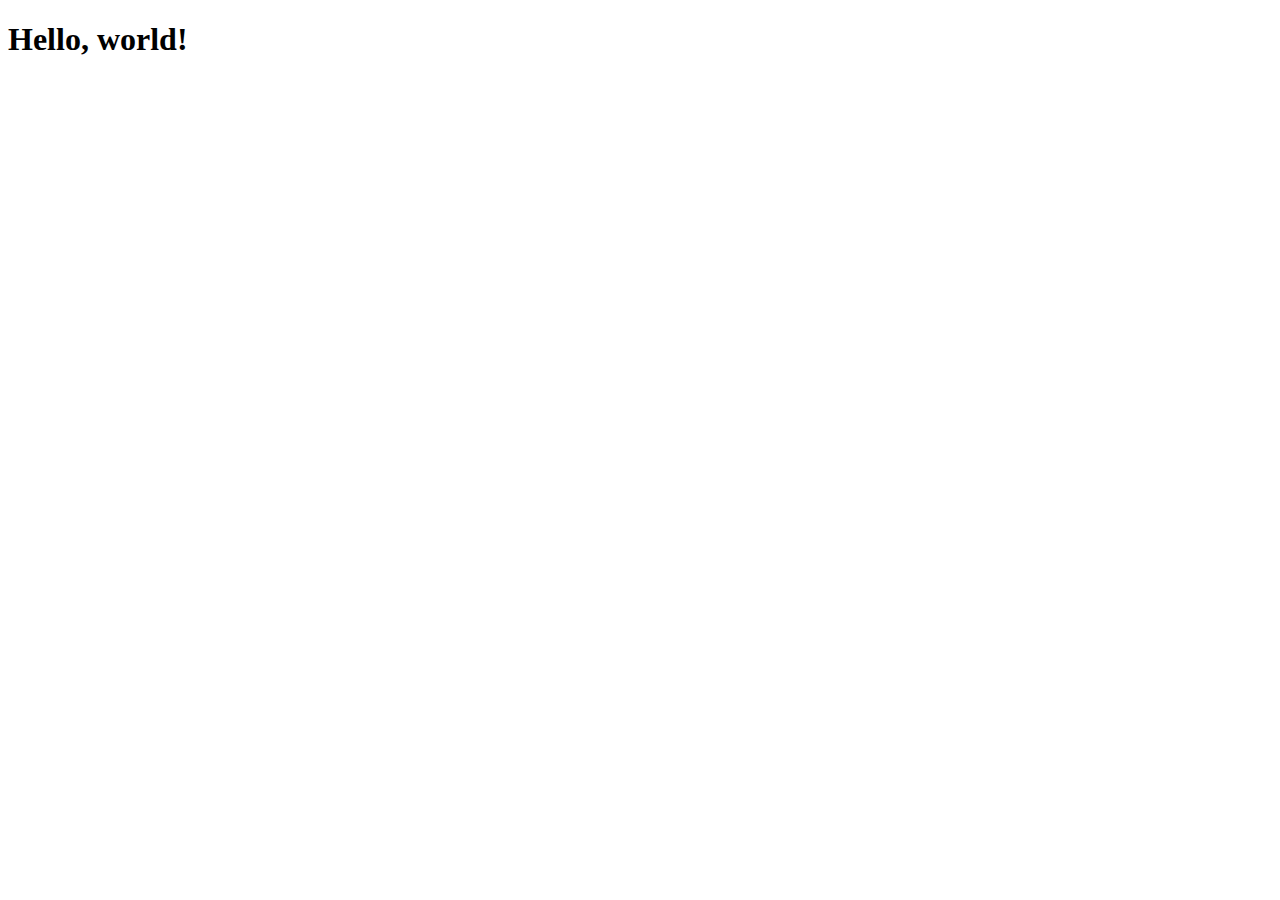
==== index.html @ c44601e6 "start" ====
<!doctype html>
<html lang="en">

<head>
    <meta charset="utf-8">
    <meta name="viewport" content="width=device-width, initial-scale=1">
    <title>Bootstrap demo</title>
    <link href="https://cdn.jsdelivr.net/npm/bootstrap@5.3.2/dist/css/bootstrap.min.css" rel="stylesheet"
        integrity="sha384-T3c6CoIi6uLrA9TneNEoa7RxnatzjcDSCmG1MXxSR1GAsXEV/Dwwykc2MPK8M2HN" crossorigin="anonymous">
    <script src="https://cdn.jsdelivr.net/npm/@popperjs/core@2.11.8/dist/umd/popper.min.js"
        integrity="sha384-I7E8VVD/ismYTF4hNIPjVp/Zjvgyol6VFvRkX/vR+Vc4jQkC+hVqc2pM8ODewa9r"
        crossorigin="anonymous"></script>
    <script src="https://cdn.jsdelivr.net/npm/bootstrap@5.3.2/dist/js/bootstrap.min.js"
        integrity="sha384-BBtl+eGJRgqQAUMxJ7pMwbEyER4l1g+O15P+16Ep7Q9Q+zqX6gSbd85u4mG4QzX+"
        crossorigin="anonymous"></script>
</head>

<body>
    <h1>Hello, world!</h1>
    <script src="https://cdn.jsdelivr.net/npm/bootstrap@5.3.2/dist/js/bootstrap.bundle.min.js"
        integrity="sha384-C6RzsynM9kWDrMNeT87bh95OGNyZPhcTNXj1NW7RuBCsyN/o0jlpcV8Qyq46cDfL"
        crossorigin="anonymous"></script>
</body>

</html>
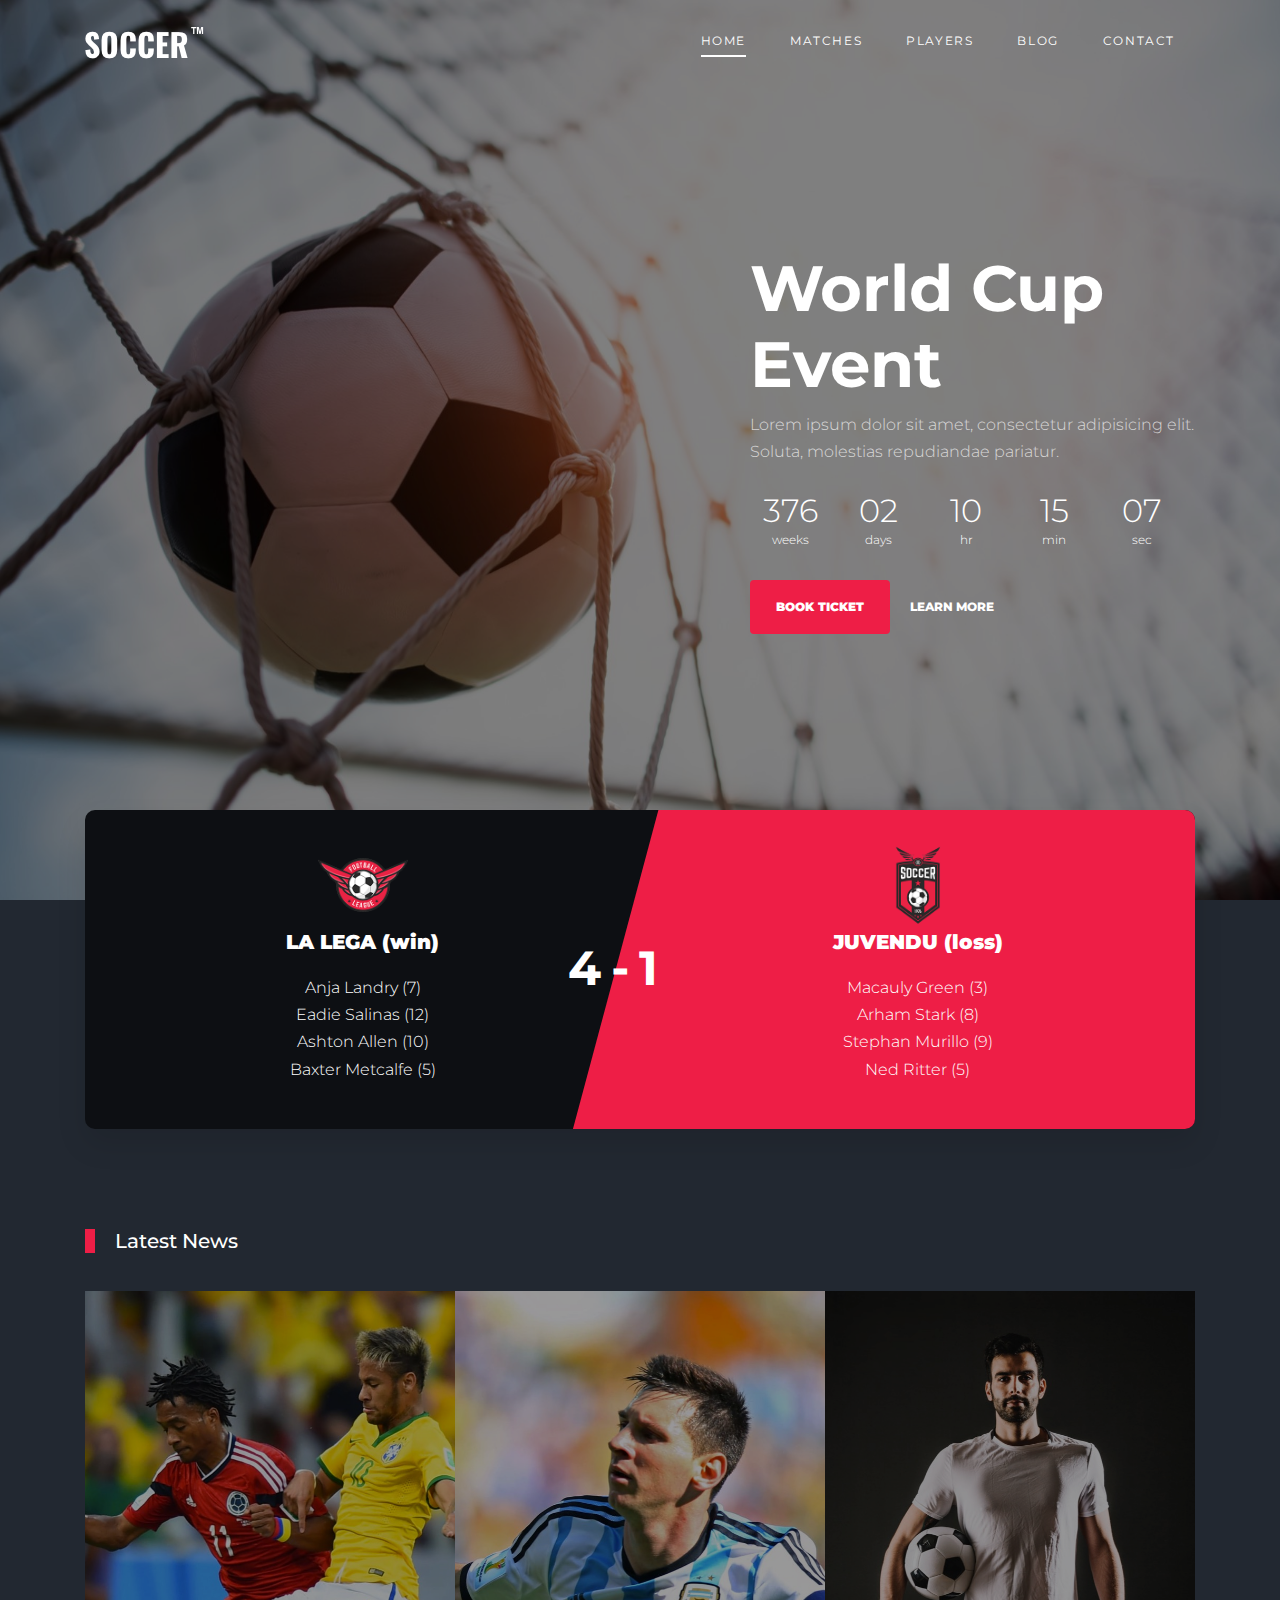
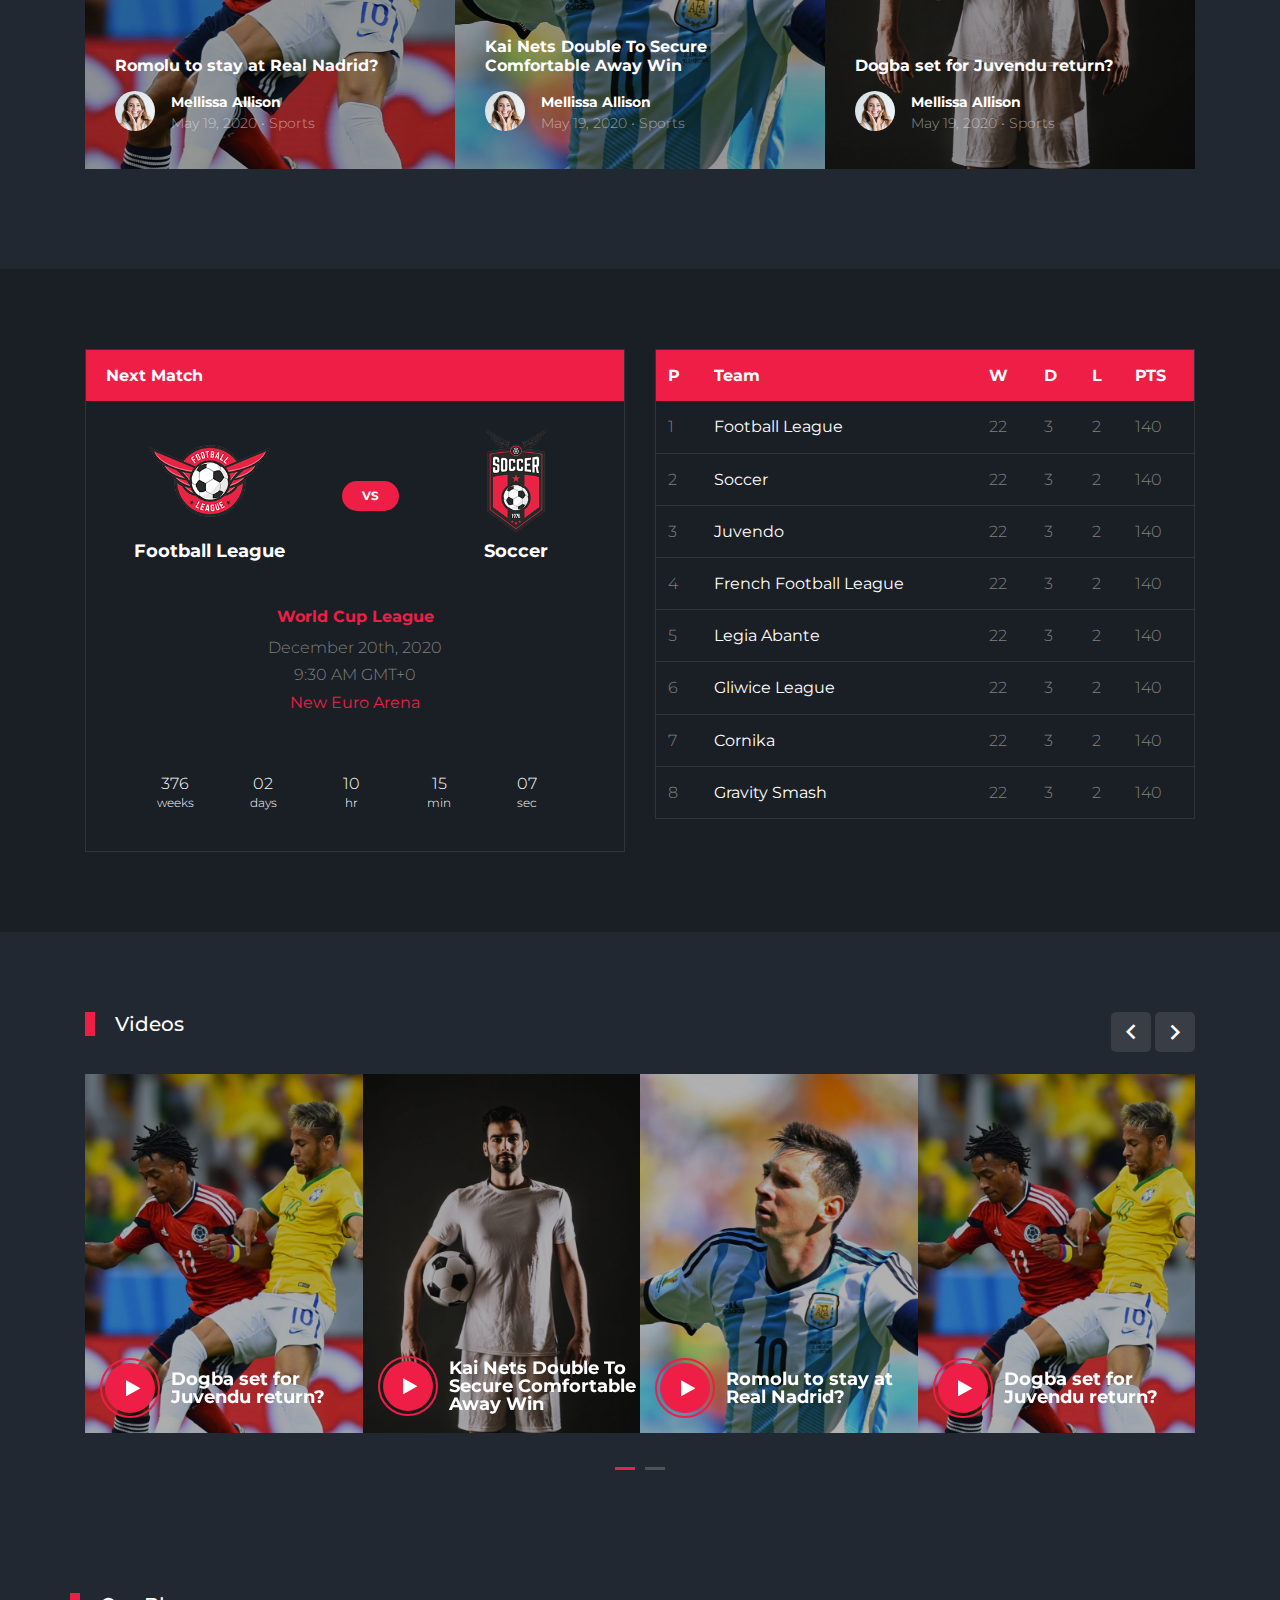
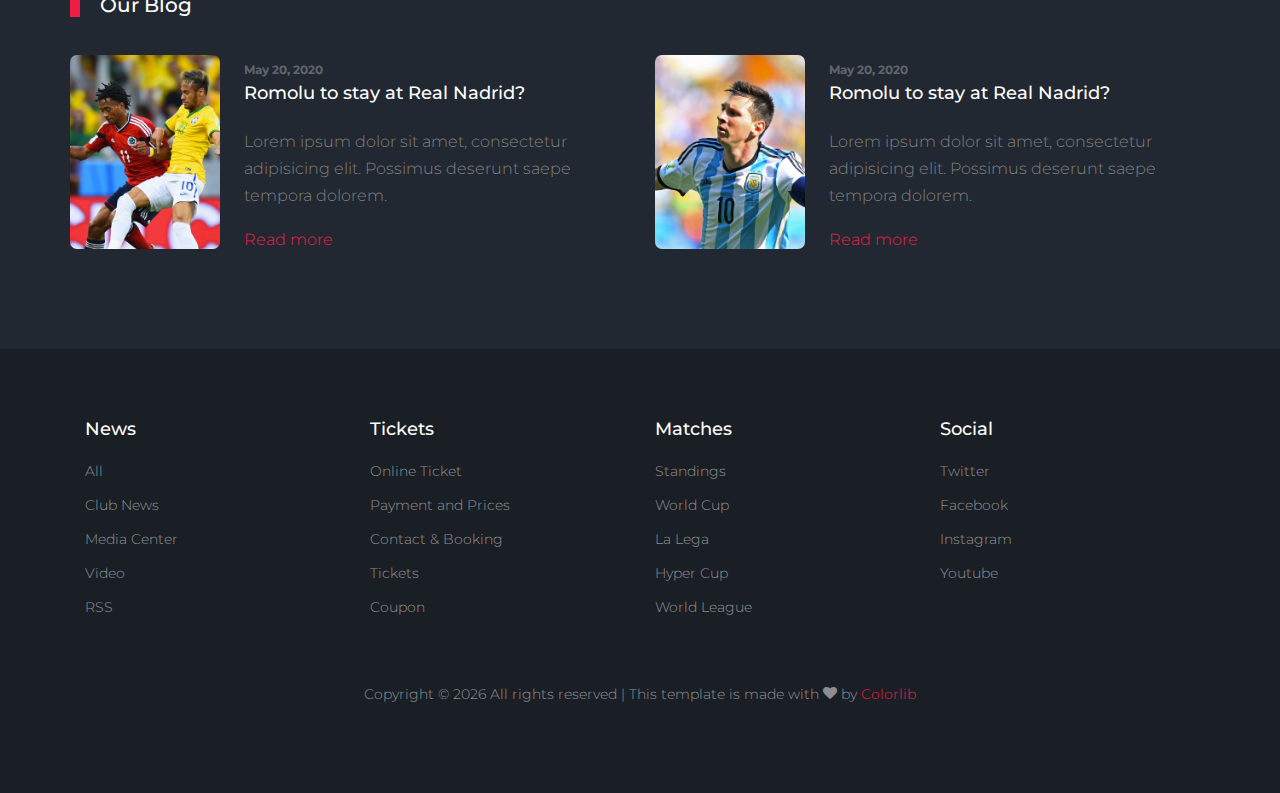
==== commit b21439f2: "start" ====
--- a/index.html
+++ b/index.html
@@ -1,25 +1,572 @@
-<!doctype html>
+<!DOCTYPE html>
 <html lang="en">
 
 <head>
-    <meta charset="utf-8">
-    <meta name="viewport" content="width=device-width, initial-scale=1">
-    <title>Bootstrap demo</title>
-    <link href="https://cdn.jsdelivr.net/npm/bootstrap@5.3.2/dist/css/bootstrap.min.css" rel="stylesheet"
-        integrity="sha384-T3c6CoIi6uLrA9TneNEoa7RxnatzjcDSCmG1MXxSR1GAsXEV/Dwwykc2MPK8M2HN" crossorigin="anonymous">
-    <script src="https://cdn.jsdelivr.net/npm/@popperjs/core@2.11.8/dist/umd/popper.min.js"
-        integrity="sha384-I7E8VVD/ismYTF4hNIPjVp/Zjvgyol6VFvRkX/vR+Vc4jQkC+hVqc2pM8ODewa9r"
-        crossorigin="anonymous"></script>
-    <script src="https://cdn.jsdelivr.net/npm/bootstrap@5.3.2/dist/js/bootstrap.min.js"
-        integrity="sha384-BBtl+eGJRgqQAUMxJ7pMwbEyER4l1g+O15P+16Ep7Q9Q+zqX6gSbd85u4mG4QzX+"
-        crossorigin="anonymous"></script>
+  <title>Soccer &mdash; Website by Colorlib</title>
+  <meta charset="utf-8">
+  <meta name="viewport" content="width=device-width, initial-scale=1, shrink-to-fit=no">
+
+
+  <link href="https://fonts.googleapis.com/css2?family=Montserrat:wght@400;700&display=swap" rel="stylesheet">
+
+  <link rel="stylesheet" href="fonts/icomoon/style.css">
+
+  <link rel="stylesheet" href="css/bootstrap/bootstrap.css">
+  <link rel="stylesheet" href="css/jquery-ui.css">
+  <link rel="stylesheet" href="css/owl.carousel.min.css">
+  <link rel="stylesheet" href="css/owl.theme.default.min.css">
+  <link rel="stylesheet" href="css/owl.theme.default.min.css">
+
+  <link rel="stylesheet" href="css/jquery.fancybox.min.css">
+
+  <link rel="stylesheet" href="css/bootstrap-datepicker.css">
+
+  <link rel="stylesheet" href="fonts/flaticon/font/flaticon.css">
+
+  <link rel="stylesheet" href="css/aos.css">
+
+  <link rel="stylesheet" href="css/style.css">
+
+
+
 </head>
 
 <body>
-    <h1>Hello, world!</h1>
-    <script src="https://cdn.jsdelivr.net/npm/bootstrap@5.3.2/dist/js/bootstrap.bundle.min.js"
-        integrity="sha384-C6RzsynM9kWDrMNeT87bh95OGNyZPhcTNXj1NW7RuBCsyN/o0jlpcV8Qyq46cDfL"
-        crossorigin="anonymous"></script>
+
+  <div class="site-wrap">
+
+    <div class="site-mobile-menu site-navbar-target">
+      <div class="site-mobile-menu-header">
+        <div class="site-mobile-menu-close">
+          <span class="icon-close2 js-menu-toggle"></span>
+        </div>
+      </div>
+      <div class="site-mobile-menu-body"></div>
+    </div>
+
+
+    <header class="site-navbar py-4" role="banner">
+
+      <div class="container">
+        <div class="d-flex align-items-center">
+          <div class="site-logo">
+            <a href="index.html">
+              <img src="images/logo.png" alt="Logo">
+            </a>
+          </div>
+          <div class="ml-auto">
+            <nav class="site-navigation position-relative text-right" role="navigation">
+              <ul class="site-menu main-menu js-clone-nav mr-auto d-none d-lg-block">
+                <li class="active"><a href="index.html" class="nav-link">Home</a></li>
+                <li><a href="matches.html" class="nav-link">Matches</a></li>
+                <li><a href="players.html" class="nav-link">Players</a></li>
+                <li><a href="blog.html" class="nav-link">Blog</a></li>
+                <li><a href="contact.html" class="nav-link">Contact</a></li>
+              </ul>
+            </nav>
+
+            <a href="#" class="d-inline-block d-lg-none site-menu-toggle js-menu-toggle text-black float-right text-white"><span
+                class="icon-menu h3 text-white"></span></a>
+          </div>
+        </div>
+      </div>
+
+    </header>
+
+    <div class="hero overlay" style="background-image: url('images/bg_3.jpg');">
+      <div class="container">
+        <div class="row align-items-center">
+          <div class="col-lg-5 ml-auto">
+            <h1 class="text-white">World Cup Event</h1>
+            <p>Lorem ipsum dolor sit amet, consectetur adipisicing elit. Soluta, molestias repudiandae pariatur.</p>
+            <div id="date-countdown"></div>
+            <p>
+              <a href="#" class="btn btn-primary py-3 px-4 mr-3">Book Ticket</a>
+              <a href="#" class="more light">Learn More</a>
+            </p>  
+          </div>
+        </div>
+      </div>
+    </div>
+
+    
+    
+    <div class="container">
+      
+
+      <div class="row">
+        <div class="col-lg-12">
+          
+          <div class="d-flex team-vs">
+            <span class="score">4-1</span>
+            <div class="team-1 w-50">
+              <div class="team-details w-100 text-center">
+                <img src="images/logo_1.png" alt="Image" class="img-fluid">
+                <h3>LA LEGA <span>(win)</span></h3>
+                <ul class="list-unstyled">
+                  <li>Anja Landry (7)</li>
+                  <li>Eadie Salinas (12)</li>
+                  <li>Ashton Allen (10)</li>
+                  <li>Baxter Metcalfe (5)</li>
+                </ul>
+              </div>
+            </div>
+            <div class="team-2 w-50">
+              <div class="team-details w-100 text-center">
+                <img src="images/logo_2.png" alt="Image" class="img-fluid">
+                <h3>JUVENDU <span>(loss)</span></h3>
+                <ul class="list-unstyled">
+                  <li>Macauly Green (3)</li>
+                  <li>Arham Stark (8)</li>
+                  <li>Stephan Murillo (9)</li>
+                  <li>Ned Ritter (5)</li>
+                </ul>
+              </div>
+            </div>
+          </div>
+        </div>
+      </div>
+    </div>
+  
+
+    <div class="latest-news">
+      <div class="container">
+        <div class="row">
+          <div class="col-12 title-section">
+            <h2 class="heading">Latest News</h2>
+          </div>
+        </div>
+        <div class="row no-gutters">
+          <div class="col-md-4">
+            <div class="post-entry">
+              <a href="#">
+                <img src="images/img_1.jpg" alt="Image" class="img-fluid">
+              </a>
+              <div class="caption">
+                <div class="caption-inner">
+                  <h3 class="mb-3">Romolu to stay at Real Nadrid?</h3>
+                  <div class="author d-flex align-items-center">
+                    <div class="img mb-2 mr-3">
+                      <img src="images/person_1.jpg" alt="">
+                    </div>
+                    <div class="text">
+                      <h4>Mellissa Allison</h4>
+                      <span>May 19, 2020 &bullet; Sports</span>
+                    </div>
+                  </div>
+                </div>
+              </div> 
+            </div>
+          </div>
+          <div class="col-md-4">
+            <div class="post-entry">
+              <a href="#">
+                <img src="images/img_3.jpg" alt="Image" class="img-fluid">
+              </a>
+              <div class="caption">
+                <div class="caption-inner">
+                  <h3 class="mb-3">Kai Nets Double To Secure Comfortable Away Win</h3>
+                  <div class="author d-flex align-items-center">
+                    <div class="img mb-2 mr-3">
+                      <img src="images/person_1.jpg" alt="">
+                    </div>
+                    <div class="text">
+                      <h4>Mellissa Allison</h4>
+                      <span>May 19, 2020 &bullet; Sports</span>
+                    </div>
+                  </div>
+                </div>
+              </div> 
+            </div>
+          </div>
+          <div class="col-md-4">
+            <div class="post-entry">
+              <a href="#">
+                <img src="images/img_2.jpg" alt="Image" class="img-fluid">
+              </a>
+              <div class="caption">
+                <div class="caption-inner">
+                  <h3 class="mb-3">Dogba set for Juvendu return?</h3>
+                  <div class="author d-flex align-items-center">
+                    <div class="img mb-2 mr-3">
+                      <img src="images/person_1.jpg" alt="">
+                    </div>
+                    <div class="text">
+                      <h4>Mellissa Allison</h4>
+                      <span>May 19, 2020 &bullet; Sports</span>
+                    </div>
+                  </div>
+                </div>
+              </div> 
+            </div>
+          </div>
+        </div>
+
+      </div>
+    </div>
+    
+    <div class="site-section bg-dark">
+      <div class="container">
+        <div class="row">
+          <div class="col-lg-6">
+            <div class="widget-next-match">
+              <div class="widget-title">
+                <h3>Next Match</h3>
+              </div>
+              <div class="widget-body mb-3">
+                <div class="widget-vs">
+                  <div class="d-flex align-items-center justify-content-around justify-content-between w-100">
+                    <div class="team-1 text-center">
+                      <img src="images/logo_1.png" alt="Image">
+                      <h3>Football League</h3>
+                    </div>
+                    <div>
+                      <span class="vs"><span>VS</span></span>
+                    </div>
+                    <div class="team-2 text-center">
+                      <img src="images/logo_2.png" alt="Image">
+                      <h3>Soccer</h3>
+                    </div>
+                  </div>
+                </div>
+              </div>
+
+              <div class="text-center widget-vs-contents mb-4">
+                <h4>World Cup League</h4>
+                <p class="mb-5">
+                  <span class="d-block">December 20th, 2020</span>
+                  <span class="d-block">9:30 AM GMT+0</span>
+                  <strong class="text-primary">New Euro Arena</strong>
+                </p>
+
+                <div id="date-countdown2" class="pb-1"></div>
+              </div>
+            </div>
+          </div>
+          <div class="col-lg-6">
+            
+            <div class="widget-next-match">
+              <table class="table custom-table">
+                <thead>
+                  <tr>
+                    <th>P</th>
+                    <th>Team</th>
+                    <th>W</th>
+                    <th>D</th>
+                    <th>L</th>
+                    <th>PTS</th>
+                  </tr>
+                </thead>
+                <tbody>
+                  <tr>
+                    <td>1</td>
+                    <td><strong class="text-white">Football League</strong></td>
+                    <td>22</td>
+                    <td>3</td>
+                    <td>2</td>
+                    <td>140</td>
+                  </tr>
+                  <tr>
+                    <td>2</td>
+                    <td><strong class="text-white">Soccer</strong></td>
+                    <td>22</td>
+                    <td>3</td>
+                    <td>2</td>
+                    <td>140</td>
+                  </tr>
+                  <tr>
+                    <td>3</td>
+                    <td><strong class="text-white">Juvendo</strong></td>
+                    <td>22</td>
+                    <td>3</td>
+                    <td>2</td>
+                    <td>140</td>
+                  </tr>
+                  <tr>
+                    <td>4</td>
+                    <td><strong class="text-white">French Football League</strong></td>
+                    <td>22</td>
+                    <td>3</td>
+                    <td>2</td>
+                    <td>140</td>
+                  </tr>
+                  <tr>
+                    <td>5</td>
+                    <td><strong class="text-white">Legia Abante</strong></td>
+                    <td>22</td>
+                    <td>3</td>
+                    <td>2</td>
+                    <td>140</td>
+                  </tr>
+                  <tr>
+                    <td>6</td>
+                    <td><strong class="text-white">Gliwice League</strong></td>
+                    <td>22</td>
+                    <td>3</td>
+                    <td>2</td>
+                    <td>140</td>
+                  </tr>
+                  <tr>
+                    <td>7</td>
+                    <td><strong class="text-white">Cornika</strong></td>
+                    <td>22</td>
+                    <td>3</td>
+                    <td>2</td>
+                    <td>140</td>
+                  </tr>
+                  <tr>
+                    <td>8</td>
+                    <td><strong class="text-white">Gravity Smash</strong></td>
+                    <td>22</td>
+                    <td>3</td>
+                    <td>2</td>
+                    <td>140</td>
+                  </tr>
+                </tbody>
+              </table>
+            </div>
+
+          </div>
+        </div>
+      </div>
+    </div> <!-- .site-section -->
+
+    <div class="site-section">
+      <div class="container">
+        <div class="row">
+          <div class="col-6 title-section">
+            <h2 class="heading">Videos</h2>
+          </div>
+          <div class="col-6 text-right">
+            <div class="custom-nav">
+            <a href="#" class="js-custom-prev-v2"><span class="icon-keyboard_arrow_left"></span></a>
+            <span></span>
+            <a href="#" class="js-custom-next-v2"><span class="icon-keyboard_arrow_right"></span></a>
+            </div>
+          </div>
+        </div>
+
+
+        <div class="owl-4-slider owl-carousel">
+          <div class="item">
+            <div class="video-media">
+              <img src="images/img_1.jpg" alt="Image" class="img-fluid">
+              <a href="https://vimeo.com/139714818" class="d-flex play-button align-items-center" data-fancybox>
+                <span class="icon mr-3">
+                  <span class="icon-play"></span>
+                </span>
+                <div class="caption">
+                  <h3 class="m-0">Dogba set for Juvendu return?</h3>
+                </div>
+              </a>
+            </div>
+          </div>
+          <div class="item">
+            <div class="video-media">
+              <img src="images/img_2.jpg" alt="Image" class="img-fluid">
+              <a href="https://vimeo.com/139714818" class="d-flex play-button align-items-center" data-fancybox>
+                <span class="icon mr-3">
+                  <span class="icon-play"></span>
+                </span>
+                <div class="caption">
+                  <h3 class="m-0">Kai Nets Double To Secure Comfortable Away Win</h3>
+                </div>
+              </a>
+            </div>
+          </div>
+          <div class="item">
+            <div class="video-media">
+              <img src="images/img_3.jpg" alt="Image" class="img-fluid">
+              <a href="https://vimeo.com/139714818" class="d-flex play-button align-items-center" data-fancybox>
+                <span class="icon mr-3">
+                  <span class="icon-play"></span>
+                </span>
+                <div class="caption">
+                  <h3 class="m-0">Romolu to stay at Real Nadrid?</h3>
+                </div>
+              </a>
+            </div>
+          </div>
+
+          <div class="item">
+            <div class="video-media">
+              <img src="images/img_1.jpg" alt="Image" class="img-fluid">
+              <a href="https://vimeo.com/139714818" class="d-flex play-button align-items-center" data-fancybox>
+                <span class="icon mr-3">
+                  <span class="icon-play"></span>
+                </span>
+                <div class="caption">
+                  <h3 class="m-0">Dogba set for Juvendu return?</h3>
+                </div>
+              </a>
+            </div>
+          </div>
+          <div class="item">
+            <div class="video-media">
+              <img src="images/img_2.jpg" alt="Image" class="img-fluid">
+              <a href="https://vimeo.com/139714818" class="d-flex play-button align-items-center" data-fancybox>
+                <span class="icon mr-3">
+                  <span class="icon-play"></span>
+                </span>
+                <div class="caption">
+                  <h3 class="m-0">Kai Nets Double To Secure Comfortable Away Win</h3>
+                </div>
+              </a>
+            </div>
+          </div>
+          <div class="item">
+            <div class="video-media">
+              <img src="images/img_3.jpg" alt="Image" class="img-fluid">
+              <a href="https://vimeo.com/139714818" class="d-flex play-button align-items-center" data-fancybox>
+                <span class="icon mr-3">
+                  <span class="icon-play"></span>
+                </span>
+                <div class="caption">
+                  <h3 class="m-0">Romolu to stay at Real Nadrid?</h3>
+                </div>
+              </a>
+            </div>
+          </div>
+
+        </div>
+
+      </div>
+    </div>
+
+    <div class="container site-section">
+      <div class="row">
+        <div class="col-6 title-section">
+          <h2 class="heading">Our Blog</h2>
+        </div>
+      </div>
+      <div class="row">
+        <div class="col-lg-6">
+          <div class="custom-media d-flex">
+            <div class="img mr-4">
+              <img src="images/img_1.jpg" alt="Image" class="img-fluid">
+            </div>
+            <div class="text">
+              <span class="meta">May 20, 2020</span>
+              <h3 class="mb-4"><a href="#">Romolu to stay at Real Nadrid?</a></h3>
+              <p>Lorem ipsum dolor sit amet, consectetur adipisicing elit. Possimus deserunt saepe tempora dolorem.</p>
+              <p><a href="#">Read more</a></p>
+            </div>
+          </div>
+        </div>
+        <div class="col-lg-6">
+          <div class="custom-media d-flex">
+            <div class="img mr-4">
+              <img src="images/img_3.jpg" alt="Image" class="img-fluid">
+            </div>
+            <div class="text">
+              <span class="meta">May 20, 2020</span>
+              <h3 class="mb-4"><a href="#">Romolu to stay at Real Nadrid?</a></h3>
+              <p>Lorem ipsum dolor sit amet, consectetur adipisicing elit. Possimus deserunt saepe tempora dolorem.</p>
+              <p><a href="#">Read more</a></p>
+            </div>
+          </div>
+        </div>
+      </div>
+    </div>
+
+
+
+    <footer class="footer-section">
+      <div class="container">
+        <div class="row">
+          <div class="col-lg-3">
+            <div class="widget mb-3">
+              <h3>News</h3>
+              <ul class="list-unstyled links">
+                <li><a href="#">All</a></li>
+                <li><a href="#">Club News</a></li>
+                <li><a href="#">Media Center</a></li>
+                <li><a href="#">Video</a></li>
+                <li><a href="#">RSS</a></li>
+              </ul>
+            </div>
+          </div>
+          <div class="col-lg-3">
+            <div class="widget mb-3">
+              <h3>Tickets</h3>
+              <ul class="list-unstyled links">
+                <li><a href="#">Online Ticket</a></li>
+                <li><a href="#">Payment and Prices</a></li>
+                <li><a href="#">Contact &amp; Booking</a></li>
+                <li><a href="#">Tickets</a></li>
+                <li><a href="#">Coupon</a></li>
+              </ul>
+            </div>
+          </div>
+          <div class="col-lg-3">
+            <div class="widget mb-3">
+              <h3>Matches</h3>
+              <ul class="list-unstyled links">
+                <li><a href="#">Standings</a></li>
+                <li><a href="#">World Cup</a></li>
+                <li><a href="#">La Lega</a></li>
+                <li><a href="#">Hyper Cup</a></li>
+                <li><a href="#">World League</a></li>
+              </ul>
+            </div>
+          </div>
+
+          <div class="col-lg-3">
+            <div class="widget mb-3">
+              <h3>Social</h3>
+              <ul class="list-unstyled links">
+                <li><a href="#">Twitter</a></li>
+                <li><a href="#">Facebook</a></li>
+                <li><a href="#">Instagram</a></li>
+                <li><a href="#">Youtube</a></li>
+              </ul>
+            </div>
+          </div>
+
+        </div>
+
+        <div class="row text-center">
+          <div class="col-md-12">
+            <div class=" pt-5">
+              <p>
+                <!-- Link back to Colorlib can't be removed. Template is licensed under CC BY 3.0. -->
+                Copyright &copy;
+                <script>
+                  document.write(new Date().getFullYear());
+                </script> All rights reserved | This template is made with <i class="icon-heart"
+                  aria-hidden="true"></i> by <a href="https://colorlib.com" target="_blank">Colorlib</a>
+                <!-- Link back to Colorlib can't be removed. Template is licensed under CC BY 3.0. -->
+              </p>
+            </div>
+          </div>
+
+        </div>
+      </div>
+    </footer>
+
+
+
+  </div>
+  <!-- .site-wrap -->
+
+  <script src="js/jquery-3.3.1.min.js"></script>
+  <script src="js/jquery-migrate-3.0.1.min.js"></script>
+  <script src="js/jquery-ui.js"></script>
+  <script src="js/popper.min.js"></script>
+  <script src="js/bootstrap.min.js"></script>
+  <script src="js/owl.carousel.min.js"></script>
+  <script src="js/jquery.stellar.min.js"></script>
+  <script src="js/jquery.countdown.min.js"></script>
+  <script src="js/bootstrap-datepicker.min.js"></script>
+  <script src="js/jquery.easing.1.3.js"></script>
+  <script src="js/aos.js"></script>
+  <script src="js/jquery.fancybox.min.js"></script>
+  <script src="js/jquery.sticky.js"></script>
+  <script src="js/jquery.mb.YTPlayer.min.js"></script>
+
+
+  <script src="js/main.js"></script>
+
 </body>
 
 </html>--- a/fonts/icomoon/style.css
+++ b/fonts/icomoon/style.css
@@ -0,0 +1,4919 @@
+@font-face {
+  font-family: 'icomoon';
+  src:  url('fonts/icomoon.eot?10si43');
+  src:  url('fonts/icomoon.eot?10si43#iefix') format('embedded-opentype'),
+    url('fonts/icomoon.ttf?10si43') format('truetype'),
+    url('fonts/icomoon.woff?10si43') format('woff'),
+    url('fonts/icomoon.svg?10si43#icomoon') format('svg');
+  font-weight: normal;
+  font-style: normal;
+}
+
+[class^="icon-"], [class*=" icon-"] {
+  /* use !important to prevent issues with browser extensions that change fonts */
+  font-family: 'icomoon' !important;
+  speak: none;
+  font-style: normal;
+  font-weight: normal;
+  font-variant: normal;
+  text-transform: none;
+  line-height: 1;
+
+  /* Better Font Rendering =========== */
+  -webkit-font-smoothing: antialiased;
+  -moz-osx-font-smoothing: grayscale;
+}
+
+.icon-asterisk:before {
+  content: "\f069";
+}
+.icon-plus:before {
+  content: "\f067";
+}
+.icon-question:before {
+  content: "\f128";
+}
+.icon-minus:before {
+  content: "\f068";
+}
+.icon-glass:before {
+  content: "\f000";
+}
+.icon-music:before {
+  content: "\f001";
+}
+.icon-search:before {
+  content: "\f002";
+}
+.icon-envelope-o:before {
+  content: "\f003";
+}
+.icon-heart:before {
+  content: "\f004";
+}
+.icon-star:before {
+  content: "\f005";
+}
+.icon-star-o:before {
+  content: "\f006";
+}
+.icon-user:before {
+  content: "\f007";
+}
+.icon-film:before {
+  content: "\f008";
+}
+.icon-th-large:before {
+  content: "\f009";
+}
+.icon-th:before {
+  content: "\f00a";
+}
+.icon-th-list:before {
+  content: "\f00b";
+}
+.icon-check:before {
+  content: "\f00c";
+}
+.icon-close:before {
+  content: "\f00d";
+}
+.icon-remove:before {
+  content: "\f00d";
+}
+.icon-times:before {
+  content: "\f00d";
+}
+.icon-search-plus:before {
+  content: "\f00e";
+}
+.icon-search-minus:before {
+  content: "\f010";
+}
+.icon-power-off:before {
+  content: "\f011";
+}
+.icon-signal:before {
+  content: "\f012";
+}
+.icon-cog:before {
+  content: "\f013";
+}
+.icon-gear:before {
+  content: "\f013";
+}
+.icon-trash-o:before {
+  content: "\f014";
+}
+.icon-home:before {
+  content: "\f015";
+}
+.icon-file-o:before {
+  content: "\f016";
+}
+.icon-clock-o:before {
+  content: "\f017";
+}
+.icon-road:before {
+  content: "\f018";
+}
+.icon-download:before {
+  content: "\f019";
+}
+.icon-arrow-circle-o-down:before {
+  content: "\f01a";
+}
+.icon-arrow-circle-o-up:before {
+  content: "\f01b";
+}
+.icon-inbox:before {
+  content: "\f01c";
+}
+.icon-play-circle-o:before {
+  content: "\f01d";
+}
+.icon-repeat:before {
+  content: "\f01e";
+}
+.icon-rotate-right:before {
+  content: "\f01e";
+}
+.icon-refresh:before {
+  content: "\f021";
+}
+.icon-list-alt:before {
+  content: "\f022";
+}
+.icon-lock:before {
+  content: "\f023";
+}
+.icon-flag:before {
+  content: "\f024";
+}
+.icon-headphones:before {
+  content: "\f025";
+}
+.icon-volume-off:before {
+  content: "\f026";
+}
+.icon-volume-down:before {
+  content: "\f027";
+}
+.icon-volume-up:before {
+  content: "\f028";
+}
+.icon-qrcode:before {
+  content: "\f029";
+}
+.icon-barcode:before {
+  content: "\f02a";
+}
+.icon-tag:before {
+  content: "\f02b";
+}
+.icon-tags:before {
+  content: "\f02c";
+}
+.icon-book:before {
+  content: "\f02d";
+}
+.icon-bookmark:before {
+  content: "\f02e";
+}
+.icon-print:before {
+  content: "\f02f";
+}
+.icon-camera:before {
+  content: "\f030";
+}
+.icon-font:before {
+  content: "\f031";
+}
+.icon-bold:before {
+  content: "\f032";
+}
+.icon-italic:before {
+  content: "\f033";
+}
+.icon-text-height:before {
+  content: "\f034";
+}
+.icon-text-width:before {
+  content: "\f035";
+}
+.icon-align-left:before {
+  content: "\f036";
+}
+.icon-align-center:before {
+  content: "\f037";
+}
+.icon-align-right:before {
+  content: "\f038";
+}
+.icon-align-justify:before {
+  content: "\f039";
+}
+.icon-list:before {
+  content: "\f03a";
+}
+.icon-dedent:before {
+  content: "\f03b";
+}
+.icon-outdent:before {
+  content: "\f03b";
+}
+.icon-indent:before {
+  content: "\f03c";
+}
+.icon-video-camera:before {
+  content: "\f03d";
+}
+.icon-image:before {
+  content: "\f03e";
+}
+.icon-photo:before {
+  content: "\f03e";
+}
+.icon-picture-o:before {
+  content: "\f03e";
+}
+.icon-pencil:before {
+  content: "\f040";
+}
+.icon-map-marker:before {
+  content: "\f041";
+}
+.icon-adjust:before {
+  content: "\f042";
+}
+.icon-tint:before {
+  content: "\f043";
+}
+.icon-edit:before {
+  content: "\f044";
+}
+.icon-pencil-square-o:before {
+  content: "\f044";
+}
+.icon-share-square-o:before {
+  content: "\f045";
+}
+.icon-check-square-o:before {
+  content: "\f046";
+}
+.icon-arrows:before {
+  content: "\f047";
+}
+.icon-step-backward:before {
+  content: "\f048";
+}
+.icon-fast-backward:before {
+  content: "\f049";
+}
+.icon-backward:before {
+  content: "\f04a";
+}
+.icon-play:before {
+  content: "\f04b";
+}
+.icon-pause:before {
+  content: "\f04c";
+}
+.icon-stop:before {
+  content: "\f04d";
+}
+.icon-forward:before {
+  content: "\f04e";
+}
+.icon-fast-forward:before {
+  content: "\f050";
+}
+.icon-step-forward:before {
+  content: "\f051";
+}
+.icon-eject:before {
+  content: "\f052";
+}
+.icon-chevron-left:before {
+  content: "\f053";
+}
+.icon-chevron-right:before {
+  content: "\f054";
+}
+.icon-plus-circle:before {
+  content: "\f055";
+}
+.icon-minus-circle:before {
+  content: "\f056";
+}
+.icon-times-circle:before {
+  content: "\f057";
+}
+.icon-check-circle:before {
+  content: "\f058";
+}
+.icon-question-circle:before {
+  content: "\f059";
+}
+.icon-info-circle:before {
+  content: "\f05a";
+}
+.icon-crosshairs:before {
+  content: "\f05b";
+}
+.icon-times-circle-o:before {
+  content: "\f05c";
+}
+.icon-check-circle-o:before {
+  content: "\f05d";
+}
+.icon-ban:before {
+  content: "\f05e";
+}
+.icon-arrow-left:before {
+  content: "\f060";
+}
+.icon-arrow-right:before {
+  content: "\f061";
+}
+.icon-arrow-up:before {
+  content: "\f062";
+}
+.icon-arrow-down:before {
+  content: "\f063";
+}
+.icon-mail-forward:before {
+  content: "\f064";
+}
+.icon-share:before {
+  content: "\f064";
+}
+.icon-expand:before {
+  content: "\f065";
+}
+.icon-compress:before {
+  content: "\f066";
+}
+.icon-exclamation-circle:before {
+  content: "\f06a";
+}
+.icon-gift:before {
+  content: "\f06b";
+}
+.icon-leaf:before {
+  content: "\f06c";
+}
+.icon-fire:before {
+  content: "\f06d";
+}
+.icon-eye:before {
+  content: "\f06e";
+}
+.icon-eye-slash:before {
+  content: "\f070";
+}
+.icon-exclamation-triangle:before {
+  content: "\f071";
+}
+.icon-warning:before {
+  content: "\f071";
+}
+.icon-plane:before {
+  content: "\f072";
+}
+.icon-calendar:before {
+  content: "\f073";
+}
+.icon-random:before {
+  content: "\f074";
+}
+.icon-comment:before {
+  content: "\f075";
+}
+.icon-magnet:before {
+  content: "\f076";
+}
+.icon-chevron-up:before {
+  content: "\f077";
+}
+.icon-chevron-down:before {
+  content: "\f078";
+}
+.icon-retweet:before {
+  content: "\f079";
+}
+.icon-shopping-cart:before {
+  content: "\f07a";
+}
+.icon-folder:before {
+  content: "\f07b";
+}
+.icon-folder-open:before {
+  content: "\f07c";
+}
+.icon-arrows-v:before {
+  content: "\f07d";
+}
+.icon-arrows-h:before {
+  content: "\f07e";
+}
+.icon-bar-chart:before {
+  content: "\f080";
+}
+.icon-bar-chart-o:before {
+  content: "\f080";
+}
+.icon-twitter-square:before {
+  content: "\f081";
+}
+.icon-facebook-square:before {
+  content: "\f082";
+}
+.icon-camera-retro:before {
+  content: "\f083";
+}
+.icon-key:before {
+  content: "\f084";
+}
+.icon-cogs:before {
+  content: "\f085";
+}
+.icon-gears:before {
+  content: "\f085";
+}
+.icon-comments:before {
+  content: "\f086";
+}
+.icon-thumbs-o-up:before {
+  content: "\f087";
+}
+.icon-thumbs-o-down:before {
+  content: "\f088";
+}
+.icon-star-half:before {
+  content: "\f089";
+}
+.icon-heart-o:before {
+  content: "\f08a";
+}
+.icon-sign-out:before {
+  content: "\f08b";
+}
+.icon-linkedin-square:before {
+  content: "\f08c";
+}
+.icon-thumb-tack:before {
+  content: "\f08d";
+}
+.icon-external-link:before {
+  content: "\f08e";
+}
+.icon-sign-in:before {
+  content: "\f090";
+}
+.icon-trophy:before {
+  content: "\f091";
+}
+.icon-github-square:before {
+  content: "\f092";
+}
+.icon-upload:before {
+  content: "\f093";
+}
+.icon-lemon-o:before {
+  content: "\f094";
+}
+.icon-phone:before {
+  content: "\f095";
+}
+.icon-square-o:before {
+  content: "\f096";
+}
+.icon-bookmark-o:before {
+  content: "\f097";
+}
+.icon-phone-square:before {
+  content: "\f098";
+}
+.icon-twitter:before {
+  content: "\f099";
+}
+.icon-facebook:before {
+  content: "\f09a";
+}
+.icon-facebook-f:before {
+  content: "\f09a";
+}
+.icon-github:before {
+  content: "\f09b";
+}
+.icon-unlock:before {
+  content: "\f09c";
+}
+.icon-credit-card:before {
+  content: "\f09d";
+}
+.icon-feed:before {
+  content: "\f09e";
+}
+.icon-rss:before {
+  content: "\f09e";
+}
+.icon-hdd-o:before {
+  content: "\f0a0";
+}
+.icon-bullhorn:before {
+  content: "\f0a1";
+}
+.icon-bell-o:before {
+  content: "\f0a2";
+}
+.icon-certificate:before {
+  content: "\f0a3";
+}
+.icon-hand-o-right:before {
+  content: "\f0a4";
+}
+.icon-hand-o-left:before {
+  content: "\f0a5";
+}
+.icon-hand-o-up:before {
+  content: "\f0a6";
+}
+.icon-hand-o-down:before {
+  content: "\f0a7";
+}
+.icon-arrow-circle-left:before {
+  content: "\f0a8";
+}
+.icon-arrow-circle-right:before {
+  content: "\f0a9";
+}
+.icon-arrow-circle-up:before {
+  content: "\f0aa";
+}
+.icon-arrow-circle-down:before {
+  content: "\f0ab";
+}
+.icon-globe:before {
+  content: "\f0ac";
+}
+.icon-wrench:before {
+  content: "\f0ad";
+}
+.icon-tasks:before {
+  content: "\f0ae";
+}
+.icon-filter:before {
+  content: "\f0b0";
+}
+.icon-briefcase:before {
+  content: "\f0b1";
+}
+.icon-arrows-alt:before {
+  content: "\f0b2";
+}
+.icon-group:before {
+  content: "\f0c0";
+}
+.icon-users:before {
+  content: "\f0c0";
+}
+.icon-chain:before {
+  content: "\f0c1";
+}
+.icon-link:before {
+  content: "\f0c1";
+}
+.icon-cloud:before {
+  content: "\f0c2";
+}
+.icon-flask:before {
+  content: "\f0c3";
+}
+.icon-cut:before {
+  content: "\f0c4";
+}
+.icon-scissors:before {
+  content: "\f0c4";
+}
+.icon-copy:before {
+  content: "\f0c5";
+}
+.icon-files-o:before {
+  content: "\f0c5";
+}
+.icon-paperclip:before {
+  content: "\f0c6";
+}
+.icon-floppy-o:before {
+  content: "\f0c7";
+}
+.icon-save:before {
+  content: "\f0c7";
+}
+.icon-square:before {
+  content: "\f0c8";
+}
+.icon-bars:before {
+  content: "\f0c9";
+}
+.icon-navicon:before {
+  content: "\f0c9";
+}
+.icon-reorder:before {
+  content: "\f0c9";
+}
+.icon-list-ul:before {
+  content: "\f0ca";
+}
+.icon-list-ol:before {
+  content: "\f0cb";
+}
+.icon-strikethrough:before {
+  content: "\f0cc";
+}
+.icon-underline:before {
+  content: "\f0cd";
+}
+.icon-table:before {
+  content: "\f0ce";
+}
+.icon-magic:before {
+  content: "\f0d0";
+}
+.icon-truck:before {
+  content: "\f0d1";
+}
+.icon-pinterest:before {
+  content: "\f0d2";
+}
+.icon-pinterest-square:before {
+  content: "\f0d3";
+}
+.icon-google-plus-square:before {
+  content: "\f0d4";
+}
+.icon-google-plus:before {
+  content: "\f0d5";
+}
+.icon-money:before {
+  content: "\f0d6";
+}
+.icon-caret-down:before {
+  content: "\f0d7";
+}
+.icon-caret-up:before {
+  content: "\f0d8";
+}
+.icon-caret-left:before {
+  content: "\f0d9";
+}
+.icon-caret-right:before {
+  content: "\f0da";
+}
+.icon-columns:before {
+  content: "\f0db";
+}
+.icon-sort:before {
+  content: "\f0dc";
+}
+.icon-unsorted:before {
+  content: "\f0dc";
+}
+.icon-sort-desc:before {
+  content: "\f0dd";
+}
+.icon-sort-down:before {
+  content: "\f0dd";
+}
+.icon-sort-asc:before {
+  content: "\f0de";
+}
+.icon-sort-up:before {
+  content: "\f0de";
+}
+.icon-envelope:before {
+  content: "\f0e0";
+}
+.icon-linkedin:before {
+  content: "\f0e1";
+}
+.icon-rotate-left:before {
+  content: "\f0e2";
+}
+.icon-undo:before {
+  content: "\f0e2";
+}
+.icon-gavel:before {
+  content: "\f0e3";
+}
+.icon-legal:before {
+  content: "\f0e3";
+}
+.icon-dashboard:before {
+  content: "\f0e4";
+}
+.icon-tachometer:before {
+  content: "\f0e4";
+}
+.icon-comment-o:before {
+  content: "\f0e5";
+}
+.icon-comments-o:before {
+  content: "\f0e6";
+}
+.icon-bolt:before {
+  content: "\f0e7";
+}
+.icon-flash:before {
+  content: "\f0e7";
+}
+.icon-sitemap:before {
+  content: "\f0e8";
+}
+.icon-umbrella:before {
+  content: "\f0e9";
+}
+.icon-clipboard:before {
+  content: "\f0ea";
+}
+.icon-paste:before {
+  content: "\f0ea";
+}
+.icon-lightbulb-o:before {
+  content: "\f0eb";
+}
+.icon-exchange:before {
+  content: "\f0ec";
+}
+.icon-cloud-download:before {
+  content: "\f0ed";
+}
+.icon-cloud-upload:before {
+  content: "\f0ee";
+}
+.icon-user-md:before {
+  content: "\f0f0";
+}
+.icon-stethoscope:before {
+  content: "\f0f1";
+}
+.icon-suitcase:before {
+  content: "\f0f2";
+}
+.icon-bell:before {
+  content: "\f0f3";
+}
+.icon-coffee:before {
+  content: "\f0f4";
+}
+.icon-cutlery:before {
+  content: "\f0f5";
+}
+.icon-file-text-o:before {
+  content: "\f0f6";
+}
+.icon-building-o:before {
+  content: "\f0f7";
+}
+.icon-hospital-o:before {
+  content: "\f0f8";
+}
+.icon-ambulance:before {
+  content: "\f0f9";
+}
+.icon-medkit:before {
+  content: "\f0fa";
+}
+.icon-fighter-jet:before {
+  content: "\f0fb";
+}
+.icon-beer:before {
+  content: "\f0fc";
+}
+.icon-h-square:before {
+  content: "\f0fd";
+}
+.icon-plus-square:before {
+  content: "\f0fe";
+}
+.icon-angle-double-left:before {
+  content: "\f100";
+}
+.icon-angle-double-right:before {
+  content: "\f101";
+}
+.icon-angle-double-up:before {
+  content: "\f102";
+}
+.icon-angle-double-down:before {
+  content: "\f103";
+}
+.icon-angle-left:before {
+  content: "\f104";
+}
+.icon-angle-right:before {
+  content: "\f105";
+}
+.icon-angle-up:before {
+  content: "\f106";
+}
+.icon-angle-down:before {
+  content: "\f107";
+}
+.icon-desktop:before {
+  content: "\f108";
+}
+.icon-laptop:before {
+  content: "\f109";
+}
+.icon-tablet:before {
+  content: "\f10a";
+}
+.icon-mobile:before {
+  content: "\f10b";
+}
+.icon-mobile-phone:before {
+  content: "\f10b";
+}
+.icon-circle-o:before {
+  content: "\f10c";
+}
+.icon-quote-left:before {
+  content: "\f10d";
+}
+.icon-quote-right:before {
+  content: "\f10e";
+}
+.icon-spinner:before {
+  content: "\f110";
+}
+.icon-circle:before {
+  content: "\f111";
+}
+.icon-mail-reply:before {
+  content: "\f112";
+}
+.icon-reply:before {
+  content: "\f112";
+}
+.icon-github-alt:before {
+  content: "\f113";
+}
+.icon-folder-o:before {
+  content: "\f114";
+}
+.icon-folder-open-o:before {
+  content: "\f115";
+}
+.icon-smile-o:before {
+  content: "\f118";
+}
+.icon-frown-o:before {
+  content: "\f119";
+}
+.icon-meh-o:before {
+  content: "\f11a";
+}
+.icon-gamepad:before {
+  content: "\f11b";
+}
+.icon-keyboard-o:before {
+  content: "\f11c";
+}
+.icon-flag-o:before {
+  content: "\f11d";
+}
+.icon-flag-checkered:before {
+  content: "\f11e";
+}
+.icon-terminal:before {
+  content: "\f120";
+}
+.icon-code:before {
+  content: "\f121";
+}
+.icon-mail-reply-all:before {
+  content: "\f122";
+}
+.icon-reply-all:before {
+  content: "\f122";
+}
+.icon-star-half-empty:before {
+  content: "\f123";
+}
+.icon-star-half-full:before {
+  content: "\f123";
+}
+.icon-star-half-o:before {
+  content: "\f123";
+}
+.icon-location-arrow:before {
+  content: "\f124";
+}
+.icon-crop:before {
+  content: "\f125";
+}
+.icon-code-fork:before {
+  content: "\f126";
+}
+.icon-chain-broken:before {
+  content: "\f127";
+}
+.icon-unlink:before {
+  content: "\f127";
+}
+.icon-info:before {
+  content: "\f129";
+}
+.icon-exclamation:before {
+  content: "\f12a";
+}
+.icon-superscript:before {
+  content: "\f12b";
+}
+.icon-subscript:before {
+  content: "\f12c";
+}
+.icon-eraser:before {
+  content: "\f12d";
+}
+.icon-puzzle-piece:before {
+  content: "\f12e";
+}
+.icon-microphone:before {
+  content: "\f130";
+}
+.icon-microphone-slash:before {
+  content: "\f131";
+}
+.icon-shield:before {
+  content: "\f132";
+}
+.icon-calendar-o:before {
+  content: "\f133";
+}
+.icon-fire-extinguisher:before {
+  content: "\f134";
+}
+.icon-rocket:before {
+  content: "\f135";
+}
+.icon-maxcdn:before {
+  content: "\f136";
+}
+.icon-chevron-circle-left:before {
+  content: "\f137";
+}
+.icon-chevron-circle-right:before {
+  content: "\f138";
+}
+.icon-chevron-circle-up:before {
+  content: "\f139";
+}
+.icon-chevron-circle-down:before {
+  content: "\f13a";
+}
+.icon-html5:before {
+  content: "\f13b";
+}
+.icon-css3:before {
+  content: "\f13c";
+}
+.icon-anchor:before {
+  content: "\f13d";
+}
+.icon-unlock-alt:before {
+  content: "\f13e";
+}
+.icon-bullseye:before {
+  content: "\f140";
+}
+.icon-ellipsis-h:before {
+  content: "\f141";
+}
+.icon-ellipsis-v:before {
+  content: "\f142";
+}
+.icon-rss-square:before {
+  content: "\f143";
+}
+.icon-play-circle:before {
+  content: "\f144";
+}
+.icon-ticket:before {
+  content: "\f145";
+}
+.icon-minus-square:before {
+  content: "\f146";
+}
+.icon-minus-square-o:before {
+  content: "\f147";
+}
+.icon-level-up:before {
+  content: "\f148";
+}
+.icon-level-down:before {
+  content: "\f149";
+}
+.icon-check-square:before {
+  content: "\f14a";
+}
+.icon-pencil-square:before {
+  content: "\f14b";
+}
+.icon-external-link-square:before {
+  content: "\f14c";
+}
+.icon-share-square:before {
+  content: "\f14d";
+}
+.icon-compass:before {
+  content: "\f14e";
+}
+.icon-caret-square-o-down:before {
+  content: "\f150";
+}
+.icon-toggle-down:before {
+  content: "\f150";
+}
+.icon-caret-square-o-up:before {
+  content: "\f151";
+}
+.icon-toggle-up:before {
+  content: "\f151";
+}
+.icon-caret-square-o-right:before {
+  content: "\f152";
+}
+.icon-toggle-right:before {
+  content: "\f152";
+}
+.icon-eur:before {
+  content: "\f153";
+}
+.icon-euro:before {
+  content: "\f153";
+}
+.icon-gbp:before {
+  content: "\f154";
+}
+.icon-dollar:before {
+  content: "\f155";
+}
+.icon-usd:before {
+  content: "\f155";
+}
+.icon-inr:before {
+  content: "\f156";
+}
+.icon-rupee:before {
+  content: "\f156";
+}
+.icon-cny:before {
+  content: "\f157";
+}
+.icon-jpy:before {
+  content: "\f157";
+}
+.icon-rmb:before {
+  content: "\f157";
+}
+.icon-yen:before {
+  content: "\f157";
+}
+.icon-rouble:before {
+  content: "\f158";
+}
+.icon-rub:before {
+  content: "\f158";
+}
+.icon-ruble:before {
+  content: "\f158";
+}
+.icon-krw:before {
+  content: "\f159";
+}
+.icon-won:before {
+  content: "\f159";
+}
+.icon-bitcoin:before {
+  content: "\f15a";
+}
+.icon-btc:before {
+  content: "\f15a";
+}
+.icon-file:before {
+  content: "\f15b";
+}
+.icon-file-text:before {
+  content: "\f15c";
+}
+.icon-sort-alpha-asc:before {
+  content: "\f15d";
+}
+.icon-sort-alpha-desc:before {
+  content: "\f15e";
+}
+.icon-sort-amount-asc:before {
+  content: "\f160";
+}
+.icon-sort-amount-desc:before {
+  content: "\f161";
+}
+.icon-sort-numeric-asc:before {
+  content: "\f162";
+}
+.icon-sort-numeric-desc:before {
+  content: "\f163";
+}
+.icon-thumbs-up:before {
+  content: "\f164";
+}
+.icon-thumbs-down:before {
+  content: "\f165";
+}
+.icon-youtube-square:before {
+  content: "\f166";
+}
+.icon-youtube:before {
+  content: "\f167";
+}
+.icon-xing:before {
+  content: "\f168";
+}
+.icon-xing-square:before {
+  content: "\f169";
+}
+.icon-youtube-play:before {
+  content: "\f16a";
+}
+.icon-dropbox:before {
+  content: "\f16b";
+}
+.icon-stack-overflow:before {
+  content: "\f16c";
+}
+.icon-instagram:before {
+  content: "\f16d";
+}
+.icon-flickr:before {
+  content: "\f16e";
+}
+.icon-adn:before {
+  content: "\f170";
+}
+.icon-bitbucket:before {
+  content: "\f171";
+}
+.icon-bitbucket-square:before {
+  content: "\f172";
+}
+.icon-tumblr:before {
+  content: "\f173";
+}
+.icon-tumblr-square:before {
+  content: "\f174";
+}
+.icon-long-arrow-down:before {
+  content: "\f175";
+}
+.icon-long-arrow-up:before {
+  content: "\f176";
+}
+.icon-long-arrow-left:before {
+  content: "\f177";
+}
+.icon-long-arrow-right:before {
+  content: "\f178";
+}
+.icon-apple:before {
+  content: "\f179";
+}
+.icon-windows:before {
+  content: "\f17a";
+}
+.icon-android:before {
+  content: "\f17b";
+}
+.icon-linux:before {
+  content: "\f17c";
+}
+.icon-dribbble:before {
+  content: "\f17d";
+}
+.icon-skype:before {
+  content: "\f17e";
+}
+.icon-foursquare:before {
+  content: "\f180";
+}
+.icon-trello:before {
+  content: "\f181";
+}
+.icon-female:before {
+  content: "\f182";
+}
+.icon-male:before {
+  content: "\f183";
+}
+.icon-gittip:before {
+  content: "\f184";
+}
+.icon-gratipay:before {
+  content: "\f184";
+}
+.icon-sun-o:before {
+  content: "\f185";
+}
+.icon-moon-o:before {
+  content: "\f186";
+}
+.icon-archive:before {
+  content: "\f187";
+}
+.icon-bug:before {
+  content: "\f188";
+}
+.icon-vk:before {
+  content: "\f189";
+}
+.icon-weibo:before {
+  content: "\f18a";
+}
+.icon-renren:before {
+  content: "\f18b";
+}
+.icon-pagelines:before {
+  content: "\f18c";
+}
+.icon-stack-exchange:before {
+  content: "\f18d";
+}
+.icon-arrow-circle-o-right:before {
+  content: "\f18e";
+}
+.icon-arrow-circle-o-left:before {
+  content: "\f190";
+}
+.icon-caret-square-o-left:before {
+  content: "\f191";
+}
+.icon-toggle-left:before {
+  content: "\f191";
+}
+.icon-dot-circle-o:before {
+  content: "\f192";
+}
+.icon-wheelchair:before {
+  content: "\f193";
+}
+.icon-vimeo-square:before {
+  content: "\f194";
+}
+.icon-try:before {
+  content: "\f195";
+}
+.icon-turkish-lira:before {
+  content: "\f195";
+}
+.icon-plus-square-o:before {
+  content: "\f196";
+}
+.icon-space-shuttle:before {
+  content: "\f197";
+}
+.icon-slack:before {
+  content: "\f198";
+}
+.icon-envelope-square:before {
+  content: "\f199";
+}
+.icon-wordpress:before {
+  content: "\f19a";
+}
+.icon-openid:before {
+  content: "\f19b";
+}
+.icon-bank:before {
+  content: "\f19c";
+}
+.icon-institution:before {
+  content: "\f19c";
+}
+.icon-university:before {
+  content: "\f19c";
+}
+.icon-graduation-cap:before {
+  content: "\f19d";
+}
+.icon-mortar-board:before {
+  content: "\f19d";
+}
+.icon-yahoo:before {
+  content: "\f19e";
+}
+.icon-google:before {
+  content: "\f1a0";
+}
+.icon-reddit:before {
+  content: "\f1a1";
+}
+.icon-reddit-square:before {
+  content: "\f1a2";
+}
+.icon-stumbleupon-circle:before {
+  content: "\f1a3";
+}
+.icon-stumbleupon:before {
+  content: "\f1a4";
+}
+.icon-delicious:before {
+  content: "\f1a5";
+}
+.icon-digg:before {
+  content: "\f1a6";
+}
+.icon-pied-piper-pp:before {
+  content: "\f1a7";
+}
+.icon-pied-piper-alt:before {
+  content: "\f1a8";
+}
+.icon-drupal:before {
+  content: "\f1a9";
+}
+.icon-joomla:before {
+  content: "\f1aa";
+}
+.icon-language:before {
+  content: "\f1ab";
+}
+.icon-fax:before {
+  content: "\f1ac";
+}
+.icon-building:before {
+  content: "\f1ad";
+}
+.icon-child:before {
+  content: "\f1ae";
+}
+.icon-paw:before {
+  content: "\f1b0";
+}
+.icon-spoon:before {
+  content: "\f1b1";
+}
+.icon-cube:before {
+  content: "\f1b2";
+}
+.icon-cubes:before {
+  content: "\f1b3";
+}
+.icon-behance:before {
+  content: "\f1b4";
+}
+.icon-behance-square:before {
+  content: "\f1b5";
+}
+.icon-steam:before {
+  content: "\f1b6";
+}
+.icon-steam-square:before {
+  content: "\f1b7";
+}
+.icon-recycle:before {
+  content: "\f1b8";
+}
+.icon-automobile:before {
+  content: "\f1b9";
+}
+.icon-car:before {
+  content: "\f1b9";
+}
+.icon-cab:before {
+  content: "\f1ba";
+}
+.icon-taxi:before {
+  content: "\f1ba";
+}
+.icon-tree:before {
+  content: "\f1bb";
+}
+.icon-spotify:before {
+  content: "\f1bc";
+}
+.icon-deviantart:before {
+  content: "\f1bd";
+}
+.icon-soundcloud:before {
+  content: "\f1be";
+}
+.icon-database:before {
+  content: "\f1c0";
+}
+.icon-file-pdf-o:before {
+  content: "\f1c1";
+}
+.icon-file-word-o:before {
+  content: "\f1c2";
+}
+.icon-file-excel-o:before {
+  content: "\f1c3";
+}
+.icon-file-powerpoint-o:before {
+  content: "\f1c4";
+}
+.icon-file-image-o:before {
+  content: "\f1c5";
+}
+.icon-file-photo-o:before {
+  content: "\f1c5";
+}
+.icon-file-picture-o:before {
+  content: "\f1c5";
+}
+.icon-file-archive-o:before {
+  content: "\f1c6";
+}
+.icon-file-zip-o:before {
+  content: "\f1c6";
+}
+.icon-file-audio-o:before {
+  content: "\f1c7";
+}
+.icon-file-sound-o:before {
+  content: "\f1c7";
+}
+.icon-file-movie-o:before {
+  content: "\f1c8";
+}
+.icon-file-video-o:before {
+  content: "\f1c8";
+}
+.icon-file-code-o:before {
+  content: "\f1c9";
+}
+.icon-vine:before {
+  content: "\f1ca";
+}
+.icon-codepen:before {
+  content: "\f1cb";
+}
+.icon-jsfiddle:before {
+  content: "\f1cc";
+}
+.icon-life-bouy:before {
+  content: "\f1cd";
+}
+.icon-life-buoy:before {
+  content: "\f1cd";
+}
+.icon-life-ring:before {
+  content: "\f1cd";
+}
+.icon-life-saver:before {
+  content: "\f1cd";
+}
+.icon-support:before {
+  content: "\f1cd";
+}
+.icon-circle-o-notch:before {
+  content: "\f1ce";
+}
+.icon-ra:before {
+  content: "\f1d0";
+}
+.icon-rebel:before {
+  content: "\f1d0";
+}
+.icon-resistance:before {
+  content: "\f1d0";
+}
+.icon-empire:before {
+  content: "\f1d1";
+}
+.icon-ge:before {
+  content: "\f1d1";
+}
+.icon-git-square:before {
+  content: "\f1d2";
+}
+.icon-git:before {
+  content: "\f1d3";
+}
+.icon-hacker-news:before {
+  content: "\f1d4";
+}
+.icon-y-combinator-square:before {
+  content: "\f1d4";
+}
+.icon-yc-square:before {
+  content: "\f1d4";
+}
+.icon-tencent-weibo:before {
+  content: "\f1d5";
+}
+.icon-qq:before {
+  content: "\f1d6";
+}
+.icon-wechat:before {
+  content: "\f1d7";
+}
+.icon-weixin:before {
+  content: "\f1d7";
+}
+.icon-paper-plane:before {
+  content: "\f1d8";
+}
+.icon-send:before {
+  content: "\f1d8";
+}
+.icon-paper-plane-o:before {
+  content: "\f1d9";
+}
+.icon-send-o:before {
+  content: "\f1d9";
+}
+.icon-history:before {
+  content: "\f1da";
+}
+.icon-circle-thin:before {
+  content: "\f1db";
+}
+.icon-header:before {
+  content: "\f1dc";
+}
+.icon-paragraph:before {
+  content: "\f1dd";
+}
+.icon-sliders:before {
+  content: "\f1de";
+}
+.icon-share-alt:before {
+  content: "\f1e0";
+}
+.icon-share-alt-square:before {
+  content: "\f1e1";
+}
+.icon-bomb:before {
+  content: "\f1e2";
+}
+.icon-futbol-o:before {
+  content: "\f1e3";
+}
+.icon-soccer-ball-o:before {
+  content: "\f1e3";
+}
+.icon-tty:before {
+  content: "\f1e4";
+}
+.icon-binoculars:before {
+  content: "\f1e5";
+}
+.icon-plug:before {
+  content: "\f1e6";
+}
+.icon-slideshare:before {
+  content: "\f1e7";
+}
+.icon-twitch:before {
+  content: "\f1e8";
+}
+.icon-yelp:before {
+  content: "\f1e9";
+}
+.icon-newspaper-o:before {
+  content: "\f1ea";
+}
+.icon-wifi:before {
+  content: "\f1eb";
+}
+.icon-calculator:before {
+  content: "\f1ec";
+}
+.icon-paypal:before {
+  content: "\f1ed";
+}
+.icon-google-wallet:before {
+  content: "\f1ee";
+}
+.icon-cc-visa:before {
+  content: "\f1f0";
+}
+.icon-cc-mastercard:before {
+  content: "\f1f1";
+}
+.icon-cc-discover:before {
+  content: "\f1f2";
+}
+.icon-cc-amex:before {
+  content: "\f1f3";
+}
+.icon-cc-paypal:before {
+  content: "\f1f4";
+}
+.icon-cc-stripe:before {
+  content: "\f1f5";
+}
+.icon-bell-slash:before {
+  content: "\f1f6";
+}
+.icon-bell-slash-o:before {
+  content: "\f1f7";
+}
+.icon-trash:before {
+  content: "\f1f8";
+}
+.icon-copyright:before {
+  content: "\f1f9";
+}
+.icon-at:before {
+  content: "\f1fa";
+}
+.icon-eyedropper:before {
+  content: "\f1fb";
+}
+.icon-paint-brush:before {
+  content: "\f1fc";
+}
+.icon-birthday-cake:before {
+  content: "\f1fd";
+}
+.icon-area-chart:before {
+  content: "\f1fe";
+}
+.icon-pie-chart:before {
+  content: "\f200";
+}
+.icon-line-chart:before {
+  content: "\f201";
+}
+.icon-lastfm:before {
+  content: "\f202";
+}
+.icon-lastfm-square:before {
+  content: "\f203";
+}
+.icon-toggle-off:before {
+  content: "\f204";
+}
+.icon-toggle-on:before {
+  content: "\f205";
+}
+.icon-bicycle:before {
+  content: "\f206";
+}
+.icon-bus:before {
+  content: "\f207";
+}
+.icon-ioxhost:before {
+  content: "\f208";
+}
+.icon-angellist:before {
+  content: "\f209";
+}
+.icon-cc:before {
+  content: "\f20a";
+}
+.icon-ils:before {
+  content: "\f20b";
+}
+.icon-shekel:before {
+  content: "\f20b";
+}
+.icon-sheqel:before {
+  content: "\f20b";
+}
+.icon-meanpath:before {
+  content: "\f20c";
+}
+.icon-buysellads:before {
+  content: "\f20d";
+}
+.icon-connectdevelop:before {
+  content: "\f20e";
+}
+.icon-dashcube:before {
+  content: "\f210";
+}
+.icon-forumbee:before {
+  content: "\f211";
+}
+.icon-leanpub:before {
+  content: "\f212";
+}
+.icon-sellsy:before {
+  content: "\f213";
+}
+.icon-shirtsinbulk:before {
+  content: "\f214";
+}
+.icon-simplybuilt:before {
+  content: "\f215";
+}
+.icon-skyatlas:before {
+  content: "\f216";
+}
+.icon-cart-plus:before {
+  content: "\f217";
+}
+.icon-cart-arrow-down:before {
+  content: "\f218";
+}
+.icon-diamond:before {
+  content: "\f219";
+}
+.icon-ship:before {
+  content: "\f21a";
+}
+.icon-user-secret:before {
+  content: "\f21b";
+}
+.icon-motorcycle:before {
+  content: "\f21c";
+}
+.icon-street-view:before {
+  content: "\f21d";
+}
+.icon-heartbeat:before {
+  content: "\f21e";
+}
+.icon-venus:before {
+  content: "\f221";
+}
+.icon-mars:before {
+  content: "\f222";
+}
+.icon-mercury:before {
+  content: "\f223";
+}
+.icon-intersex:before {
+  content: "\f224";
+}
+.icon-transgender:before {
+  content: "\f224";
+}
+.icon-transgender-alt:before {
+  content: "\f225";
+}
+.icon-venus-double:before {
+  content: "\f226";
+}
+.icon-mars-double:before {
+  content: "\f227";
+}
+.icon-venus-mars:before {
+  content: "\f228";
+}
+.icon-mars-stroke:before {
+  content: "\f229";
+}
+.icon-mars-stroke-v:before {
+  content: "\f22a";
+}
+.icon-mars-stroke-h:before {
+  content: "\f22b";
+}
+.icon-neuter:before {
+  content: "\f22c";
+}
+.icon-genderless:before {
+  content: "\f22d";
+}
+.icon-facebook-official:before {
+  content: "\f230";
+}
+.icon-pinterest-p:before {
+  content: "\f231";
+}
+.icon-whatsapp:before {
+  content: "\f232";
+}
+.icon-server:before {
+  content: "\f233";
+}
+.icon-user-plus:before {
+  content: "\f234";
+}
+.icon-user-times:before {
+  content: "\f235";
+}
+.icon-bed:before {
+  content: "\f236";
+}
+.icon-hotel:before {
+  content: "\f236";
+}
+.icon-viacoin:before {
+  content: "\f237";
+}
+.icon-train:before {
+  content: "\f238";
+}
+.icon-subway:before {
+  content: "\f239";
+}
+.icon-medium:before {
+  content: "\f23a";
+}
+.icon-y-combinator:before {
+  content: "\f23b";
+}
+.icon-yc:before {
+  content: "\f23b";
+}
+.icon-optin-monster:before {
+  content: "\f23c";
+}
+.icon-opencart:before {
+  content: "\f23d";
+}
+.icon-expeditedssl:before {
+  content: "\f23e";
+}
+.icon-battery:before {
+  content: "\f240";
+}
+.icon-battery-4:before {
+  content: "\f240";
+}
+.icon-battery-full:before {
+  content: "\f240";
+}
+.icon-battery-3:before {
+  content: "\f241";
+}
+.icon-battery-three-quarters:before {
+  content: "\f241";
+}
+.icon-battery-2:before {
+  content: "\f242";
+}
+.icon-battery-half:before {
+  content: "\f242";
+}
+.icon-battery-1:before {
+  content: "\f243";
+}
+.icon-battery-quarter:before {
+  content: "\f243";
+}
+.icon-battery-0:before {
+  content: "\f244";
+}
+.icon-battery-empty:before {
+  content: "\f244";
+}
+.icon-mouse-pointer:before {
+  content: "\f245";
+}
+.icon-i-cursor:before {
+  content: "\f246";
+}
+.icon-object-group:before {
+  content: "\f247";
+}
+.icon-object-ungroup:before {
+  content: "\f248";
+}
+.icon-sticky-note:before {
+  content: "\f249";
+}
+.icon-sticky-note-o:before {
+  content: "\f24a";
+}
+.icon-cc-jcb:before {
+  content: "\f24b";
+}
+.icon-cc-diners-club:before {
+  content: "\f24c";
+}
+.icon-clone:before {
+  content: "\f24d";
+}
+.icon-balance-scale:before {
+  content: "\f24e";
+}
+.icon-hourglass-o:before {
+  content: "\f250";
+}
+.icon-hourglass-1:before {
+  content: "\f251";
+}
+.icon-hourglass-start:before {
+  content: "\f251";
+}
+.icon-hourglass-2:before {
+  content: "\f252";
+}
+.icon-hourglass-half:before {
+  content: "\f252";
+}
+.icon-hourglass-3:before {
+  content: "\f253";
+}
+.icon-hourglass-end:before {
+  content: "\f253";
+}
+.icon-hourglass:before {
+  content: "\f254";
+}
+.icon-hand-grab-o:before {
+  content: "\f255";
+}
+.icon-hand-rock-o:before {
+  content: "\f255";
+}
+.icon-hand-paper-o:before {
+  content: "\f256";
+}
+.icon-hand-stop-o:before {
+  content: "\f256";
+}
+.icon-hand-scissors-o:before {
+  content: "\f257";
+}
+.icon-hand-lizard-o:before {
+  content: "\f258";
+}
+.icon-hand-spock-o:before {
+  content: "\f259";
+}
+.icon-hand-pointer-o:before {
+  content: "\f25a";
+}
+.icon-hand-peace-o:before {
+  content: "\f25b";
+}
+.icon-trademark:before {
+  content: "\f25c";
+}
+.icon-registered:before {
+  content: "\f25d";
+}
+.icon-creative-commons:before {
+  content: "\f25e";
+}
+.icon-gg:before {
+  content: "\f260";
+}
+.icon-gg-circle:before {
+  content: "\f261";
+}
+.icon-tripadvisor:before {
+  content: "\f262";
+}
+.icon-odnoklassniki:before {
+  content: "\f263";
+}
+.icon-odnoklassniki-square:before {
+  content: "\f264";
+}
+.icon-get-pocket:before {
+  content: "\f265";
+}
+.icon-wikipedia-w:before {
+  content: "\f266";
+}
+.icon-safari:before {
+  content: "\f267";
+}
+.icon-chrome:before {
+  content: "\f268";
+}
+.icon-firefox:before {
+  content: "\f269";
+}
+.icon-opera:before {
+  content: "\f26a";
+}
+.icon-internet-explorer:before {
+  content: "\f26b";
+}
+.icon-television:before {
+  content: "\f26c";
+}
+.icon-tv:before {
+  content: "\f26c";
+}
+.icon-contao:before {
+  content: "\f26d";
+}
+.icon-500px:before {
+  content: "\f26e";
+}
+.icon-amazon:before {
+  content: "\f270";
+}
+.icon-calendar-plus-o:before {
+  content: "\f271";
+}
+.icon-calendar-minus-o:before {
+  content: "\f272";
+}
+.icon-calendar-times-o:before {
+  content: "\f273";
+}
+.icon-calendar-check-o:before {
+  content: "\f274";
+}
+.icon-industry:before {
+  content: "\f275";
+}
+.icon-map-pin:before {
+  content: "\f276";
+}
+.icon-map-signs:before {
+  content: "\f277";
+}
+.icon-map-o:before {
+  content: "\f278";
+}
+.icon-map:before {
+  content: "\f279";
+}
+.icon-commenting:before {
+  content: "\f27a";
+}
+.icon-commenting-o:before {
+  content: "\f27b";
+}
+.icon-houzz:before {
+  content: "\f27c";
+}
+.icon-vimeo:before {
+  content: "\f27d";
+}
+.icon-black-tie:before {
+  content: "\f27e";
+}
+.icon-fonticons:before {
+  content: "\f280";
+}
+.icon-reddit-alien:before {
+  content: "\f281";
+}
+.icon-edge:before {
+  content: "\f282";
+}
+.icon-credit-card-alt:before {
+  content: "\f283";
+}
+.icon-codiepie:before {
+  content: "\f284";
+}
+.icon-modx:before {
+  content: "\f285";
+}
+.icon-fort-awesome:before {
+  content: "\f286";
+}
+.icon-usb:before {
+  content: "\f287";
+}
+.icon-product-hunt:before {
+  content: "\f288";
+}
+.icon-mixcloud:before {
+  content: "\f289";
+}
+.icon-scribd:before {
+  content: "\f28a";
+}
+.icon-pause-circle:before {
+  content: "\f28b";
+}
+.icon-pause-circle-o:before {
+  content: "\f28c";
+}
+.icon-stop-circle:before {
+  content: "\f28d";
+}
+.icon-stop-circle-o:before {
+  content: "\f28e";
+}
+.icon-shopping-bag:before {
+  content: "\f290";
+}
+.icon-shopping-basket:before {
+  content: "\f291";
+}
+.icon-hashtag:before {
+  content: "\f292";
+}
+.icon-bluetooth:before {
+  content: "\f293";
+}
+.icon-bluetooth-b:before {
+  content: "\f294";
+}
+.icon-percent:before {
+  content: "\f295";
+}
+.icon-gitlab:before {
+  content: "\f296";
+}
+.icon-wpbeginner:before {
+  content: "\f297";
+}
+.icon-wpforms:before {
+  content: "\f298";
+}
+.icon-envira:before {
+  content: "\f299";
+}
+.icon-universal-access:before {
+  content: "\f29a";
+}
+.icon-wheelchair-alt:before {
+  content: "\f29b";
+}
+.icon-question-circle-o:before {
+  content: "\f29c";
+}
+.icon-blind:before {
+  content: "\f29d";
+}
+.icon-audio-description:before {
+  content: "\f29e";
+}
+.icon-volume-control-phone:before {
+  content: "\f2a0";
+}
+.icon-braille:before {
+  content: "\f2a1";
+}
+.icon-assistive-listening-systems:before {
+  content: "\f2a2";
+}
+.icon-american-sign-language-interpreting:before {
+  content: "\f2a3";
+}
+.icon-asl-interpreting:before {
+  content: "\f2a3";
+}
+.icon-deaf:before {
+  content: "\f2a4";
+}
+.icon-deafness:before {
+  content: "\f2a4";
+}
+.icon-hard-of-hearing:before {
+  content: "\f2a4";
+}
+.icon-glide:before {
+  content: "\f2a5";
+}
+.icon-glide-g:before {
+  content: "\f2a6";
+}
+.icon-sign-language:before {
+  content: "\f2a7";
+}
+.icon-signing:before {
+  content: "\f2a7";
+}
+.icon-low-vision:before {
+  content: "\f2a8";
+}
+.icon-viadeo:before {
+  content: "\f2a9";
+}
+.icon-viadeo-square:before {
+  content: "\f2aa";
+}
+.icon-snapchat:before {
+  content: "\f2ab";
+}
+.icon-snapchat-ghost:before {
+  content: "\f2ac";
+}
+.icon-snapchat-square:before {
+  content: "\f2ad";
+}
+.icon-pied-piper:before {
+  content: "\f2ae";
+}
+.icon-first-order:before {
+  content: "\f2b0";
+}
+.icon-yoast:before {
+  content: "\f2b1";
+}
+.icon-themeisle:before {
+  content: "\f2b2";
+}
+.icon-google-plus-circle:before {
+  content: "\f2b3";
+}
+.icon-google-plus-official:before {
+  content: "\f2b3";
+}
+.icon-fa:before {
+  content: "\f2b4";
+}
+.icon-font-awesome:before {
+  content: "\f2b4";
+}
+.icon-handshake-o:before {
+  content: "\f2b5";
+}
+.icon-envelope-open:before {
+  content: "\f2b6";
+}
+.icon-envelope-open-o:before {
+  content: "\f2b7";
+}
+.icon-linode:before {
+  content: "\f2b8";
+}
+.icon-address-book:before {
+  content: "\f2b9";
+}
+.icon-address-book-o:before {
+  content: "\f2ba";
+}
+.icon-address-card:before {
+  content: "\f2bb";
+}
+.icon-vcard:before {
+  content: "\f2bb";
+}
+.icon-address-card-o:before {
+  content: "\f2bc";
+}
+.icon-vcard-o:before {
+  content: "\f2bc";
+}
+.icon-user-circle:before {
+  content: "\f2bd";
+}
+.icon-user-circle-o:before {
+  content: "\f2be";
+}
+.icon-user-o:before {
+  content: "\f2c0";
+}
+.icon-id-badge:before {
+  content: "\f2c1";
+}
+.icon-drivers-license:before {
+  content: "\f2c2";
+}
+.icon-id-card:before {
+  content: "\f2c2";
+}
+.icon-drivers-license-o:before {
+  content: "\f2c3";
+}
+.icon-id-card-o:before {
+  content: "\f2c3";
+}
+.icon-quora:before {
+  content: "\f2c4";
+}
+.icon-free-code-camp:before {
+  content: "\f2c5";
+}
+.icon-telegram:before {
+  content: "\f2c6";
+}
+.icon-thermometer:before {
+  content: "\f2c7";
+}
+.icon-thermometer-4:before {
+  content: "\f2c7";
+}
+.icon-thermometer-full:before {
+  content: "\f2c7";
+}
+.icon-thermometer-3:before {
+  content: "\f2c8";
+}
+.icon-thermometer-three-quarters:before {
+  content: "\f2c8";
+}
+.icon-thermometer-2:before {
+  content: "\f2c9";
+}
+.icon-thermometer-half:before {
+  content: "\f2c9";
+}
+.icon-thermometer-1:before {
+  content: "\f2ca";
+}
+.icon-thermometer-quarter:before {
+  content: "\f2ca";
+}
+.icon-thermometer-0:before {
+  content: "\f2cb";
+}
+.icon-thermometer-empty:before {
+  content: "\f2cb";
+}
+.icon-shower:before {
+  content: "\f2cc";
+}
+.icon-bath:before {
+  content: "\f2cd";
+}
+.icon-bathtub:before {
+  content: "\f2cd";
+}
+.icon-s15:before {
+  content: "\f2cd";
+}
+.icon-podcast:before {
+  content: "\f2ce";
+}
+.icon-window-maximize:before {
+  content: "\f2d0";
+}
+.icon-window-minimize:before {
+  content: "\f2d1";
+}
+.icon-window-restore:before {
+  content: "\f2d2";
+}
+.icon-times-rectangle:before {
+  content: "\f2d3";
+}
+.icon-window-close:before {
+  content: "\f2d3";
+}
+.icon-times-rectangle-o:before {
+  content: "\f2d4";
+}
+.icon-window-close-o:before {
+  content: "\f2d4";
+}
+.icon-bandcamp:before {
+  content: "\f2d5";
+}
+.icon-grav:before {
+  content: "\f2d6";
+}
+.icon-etsy:before {
+  content: "\f2d7";
+}
+.icon-imdb:before {
+  content: "\f2d8";
+}
+.icon-ravelry:before {
+  content: "\f2d9";
+}
+.icon-eercast:before {
+  content: "\f2da";
+}
+.icon-microchip:before {
+  content: "\f2db";
+}
+.icon-snowflake-o:before {
+  content: "\f2dc";
+}
+.icon-superpowers:before {
+  content: "\f2dd";
+}
+.icon-wpexplorer:before {
+  content: "\f2de";
+}
+.icon-meetup:before {
+  content: "\f2e0";
+}
+.icon-3d_rotation:before {
+  content: "\e84d";
+}
+.icon-ac_unit:before {
+  content: "\eb3b";
+}
+.icon-alarm:before {
+  content: "\e855";
+}
+.icon-access_alarms:before {
+  content: "\e191";
+}
+.icon-schedule:before {
+  content: "\e8b5";
+}
+.icon-accessibility:before {
+  content: "\e84e";
+}
+.icon-accessible:before {
+  content: "\e914";
+}
+.icon-account_balance:before {
+  content: "\e84f";
+}
+.icon-account_balance_wallet:before {
+  content: "\e850";
+}
+.icon-account_box:before {
+  content: "\e851";
+}
+.icon-account_circle:before {
+  content: "\e853";
+}
+.icon-adb:before {
+  content: "\e60e";
+}
+.icon-add:before {
+  content: "\e145";
+}
+.icon-add_a_photo:before {
+  content: "\e439";
+}
+.icon-alarm_add:before {
+  content: "\e856";
+}
+.icon-add_alert:before {
+  content: "\e003";
+}
+.icon-add_box:before {
+  content: "\e146";
+}
+.icon-add_circle:before {
+  content: "\e147";
+}
+.icon-control_point:before {
+  content: "\e3ba";
+}
+.icon-add_location:before {
+  content: "\e567";
+}
+.icon-add_shopping_cart:before {
+  content: "\e854";
+}
+.icon-queue:before {
+  content: "\e03c";
+}
+.icon-add_to_queue:before {
+  content: "\e05c";
+}
+.icon-adjust2:before {
+  content: "\e39e";
+}
+.icon-airline_seat_flat:before {
+  content: "\e630";
+}
+.icon-airline_seat_flat_angled:before {
+  content: "\e631";
+}
+.icon-airline_seat_individual_suite:before {
+  content: "\e632";
+}
+.icon-airline_seat_legroom_extra:before {
+  content: "\e633";
+}
+.icon-airline_seat_legroom_normal:before {
+  content: "\e634";
+}
+.icon-airline_seat_legroom_reduced:before {
+  content: "\e635";
+}
+.icon-airline_seat_recline_extra:before {
+  content: "\e636";
+}
+.icon-airline_seat_recline_normal:before {
+  content: "\e637";
+}
+.icon-flight:before {
+  content: "\e539";
+}
+.icon-airplanemode_inactive:before {
+  content: "\e194";
+}
+.icon-airplay:before {
+  content: "\e055";
+}
+.icon-airport_shuttle:before {
+  content: "\eb3c";
+}
+.icon-alarm_off:before {
+  content: "\e857";
+}
+.icon-alarm_on:before {
+  content: "\e858";
+}
+.icon-album:before {
+  content: "\e019";
+}
+.icon-all_inclusive:before {
+  content: "\eb3d";
+}
+.icon-all_out:before {
+  content: "\e90b";
+}
+.icon-android2:before {
+  content: "\e859";
+}
+.icon-announcement:before {
+  content: "\e85a";
+}
+.icon-apps:before {
+  content: "\e5c3";
+}
+.icon-archive2:before {
+  content: "\e149";
+}
+.icon-arrow_back:before {
+  content: "\e5c4";
+}
+.icon-arrow_downward:before {
+  content: "\e5db";
+}
+.icon-arrow_drop_down:before {
+  content: "\e5c5";
+}
+.icon-arrow_drop_down_circle:before {
+  content: "\e5c6";
+}
+.icon-arrow_drop_up:before {
+  content: "\e5c7";
+}
+.icon-arrow_forward:before {
+  content: "\e5c8";
+}
+.icon-arrow_upward:before {
+  content: "\e5d8";
+}
+.icon-art_track:before {
+  content: "\e060";
+}
+.icon-aspect_ratio:before {
+  content: "\e85b";
+}
+.icon-poll:before {
+  content: "\e801";
+}
+.icon-assignment:before {
+  content: "\e85d";
+}
+.icon-assignment_ind:before {
+  content: "\e85e";
+}
+.icon-assignment_late:before {
+  content: "\e85f";
+}
+.icon-assignment_return:before {
+  content: "\e860";
+}
+.icon-assignment_returned:before {
+  content: "\e861";
+}
+.icon-assignment_turned_in:before {
+  content: "\e862";
+}
+.icon-assistant:before {
+  content: "\e39f";
+}
+.icon-flag2:before {
+  content: "\e153";
+}
+.icon-attach_file:before {
+  content: "\e226";
+}
+.icon-attach_money:before {
+  content: "\e227";
+}
+.icon-attachment:before {
+  content: "\e2bc";
+}
+.icon-audiotrack:before {
+  content: "\e3a1";
+}
+.icon-autorenew:before {
+  content: "\e863";
+}
+.icon-av_timer:before {
+  content: "\e01b";
+}
+.icon-backspace:before {
+  content: "\e14a";
+}
+.icon-cloud_upload:before {
+  content: "\e2c3";
+}
+.icon-battery_alert:before {
+  content: "\e19c";
+}
+.icon-battery_charging_full:before {
+  content: "\e1a3";
+}
+.icon-battery_std:before {
+  content: "\e1a5";
+}
+.icon-battery_unknown:before {
+  content: "\e1a6";
+}
+.icon-beach_access:before {
+  content: "\eb3e";
+}
+.icon-beenhere:before {
+  content: "\e52d";
+}
+.icon-block:before {
+  content: "\e14b";
+}
+.icon-bluetooth2:before {
+  content: "\e1a7";
+}
+.icon-bluetooth_searching:before {
+  content: "\e1aa";
+}
+.icon-bluetooth_connected:before {
+  content: "\e1a8";
+}
+.icon-bluetooth_disabled:before {
+  content: "\e1a9";
+}
+.icon-blur_circular:before {
+  content: "\e3a2";
+}
+.icon-blur_linear:before {
+  content: "\e3a3";
+}
+.icon-blur_off:before {
+  content: "\e3a4";
+}
+.icon-blur_on:before {
+  content: "\e3a5";
+}
+.icon-class:before {
+  content: "\e86e";
+}
+.icon-turned_in:before {
+  content: "\e8e6";
+}
+.icon-turned_in_not:before {
+  content: "\e8e7";
+}
+.icon-border_all:before {
+  content: "\e228";
+}
+.icon-border_bottom:before {
+  content: "\e229";
+}
+.icon-border_clear:before {
+  content: "\e22a";
+}
+.icon-border_color:before {
+  content: "\e22b";
+}
+.icon-border_horizontal:before {
+  content: "\e22c";
+}
+.icon-border_inner:before {
+  content: "\e22d";
+}
+.icon-border_left:before {
+  content: "\e22e";
+}
+.icon-border_outer:before {
+  content: "\e22f";
+}
+.icon-border_right:before {
+  content: "\e230";
+}
+.icon-border_style:before {
+  content: "\e231";
+}
+.icon-border_top:before {
+  content: "\e232";
+}
+.icon-border_vertical:before {
+  content: "\e233";
+}
+.icon-branding_watermark:before {
+  content: "\e06b";
+}
+.icon-brightness_1:before {
+  content: "\e3a6";
+}
+.icon-brightness_2:before {
+  content: "\e3a7";
+}
+.icon-brightness_3:before {
+  content: "\e3a8";
+}
+.icon-brightness_4:before {
+  content: "\e3a9";
+}
+.icon-brightness_low:before {
+  content: "\e1ad";
+}
+.icon-brightness_medium:before {
+  content: "\e1ae";
+}
+.icon-brightness_high:before {
+  content: "\e1ac";
+}
+.icon-brightness_auto:before {
+  content: "\e1ab";
+}
+.icon-broken_image:before {
+  content: "\e3ad";
+}
+.icon-brush:before {
+  content: "\e3ae";
+}
+.icon-bubble_chart:before {
+  content: "\e6dd";
+}
+.icon-bug_report:before {
+  content: "\e868";
+}
+.icon-build:before {
+  content: "\e869";
+}
+.icon-burst_mode:before {
+  content: "\e43c";
+}
+.icon-domain:before {
+  content: "\e7ee";
+}
+.icon-business_center:before {
+  content: "\eb3f";
+}
+.icon-cached:before {
+  content: "\e86a";
+}
+.icon-cake:before {
+  content: "\e7e9";
+}
+.icon-phone2:before {
+  content: "\e0cd";
+}
+.icon-call_end:before {
+  content: "\e0b1";
+}
+.icon-call_made:before {
+  content: "\e0b2";
+}
+.icon-merge_type:before {
+  content: "\e252";
+}
+.icon-call_missed:before {
+  content: "\e0b4";
+}
+.icon-call_missed_outgoing:before {
+  content: "\e0e4";
+}
+.icon-call_received:before {
+  content: "\e0b5";
+}
+.icon-call_split:before {
+  content: "\e0b6";
+}
+.icon-call_to_action:before {
+  content: "\e06c";
+}
+.icon-camera2:before {
+  content: "\e3af";
+}
+.icon-photo_camera:before {
+  content: "\e412";
+}
+.icon-camera_enhance:before {
+  content: "\e8fc";
+}
+.icon-camera_front:before {
+  content: "\e3b1";
+}
+.icon-camera_rear:before {
+  content: "\e3b2";
+}
+.icon-camera_roll:before {
+  content: "\e3b3";
+}
+.icon-cancel:before {
+  content: "\e5c9";
+}
+.icon-redeem:before {
+  content: "\e8b1";
+}
+.icon-card_membership:before {
+  content: "\e8f7";
+}
+.icon-card_travel:before {
+  content: "\e8f8";
+}
+.icon-casino:before {
+  content: "\eb40";
+}
+.icon-cast:before {
+  content: "\e307";
+}
+.icon-cast_connected:before {
+  content: "\e308";
+}
+.icon-center_focus_strong:before {
+  content: "\e3b4";
+}
+.icon-center_focus_weak:before {
+  content: "\e3b5";
+}
+.icon-change_history:before {
+  content: "\e86b";
+}
+.icon-chat:before {
+  content: "\e0b7";
+}
+.icon-chat_bubble:before {
+  content: "\e0ca";
+}
+.icon-chat_bubble_outline:before {
+  content: "\e0cb";
+}
+.icon-check2:before {
+  content: "\e5ca";
+}
+.icon-check_box:before {
+  content: "\e834";
+}
+.icon-check_box_outline_blank:before {
+  content: "\e835";
+}
+.icon-check_circle:before {
+  content: "\e86c";
+}
+.icon-navigate_before:before {
+  content: "\e408";
+}
+.icon-navigate_next:before {
+  content: "\e409";
+}
+.icon-child_care:before {
+  content: "\eb41";
+}
+.icon-child_friendly:before {
+  content: "\eb42";
+}
+.icon-chrome_reader_mode:before {
+  content: "\e86d";
+}
+.icon-close2:before {
+  content: "\e5cd";
+}
+.icon-clear_all:before {
+  content: "\e0b8";
+}
+.icon-closed_caption:before {
+  content: "\e01c";
+}
+.icon-wb_cloudy:before {
+  content: "\e42d";
+}
+.icon-cloud_circle:before {
+  content: "\e2be";
+}
+.icon-cloud_done:before {
+  content: "\e2bf";
+}
+.icon-cloud_download:before {
+  content: "\e2c0";
+}
+.icon-cloud_off:before {
+  content: "\e2c1";
+}
+.icon-cloud_queue:before {
+  content: "\e2c2";
+}
+.icon-code2:before {
+  content: "\e86f";
+}
+.icon-photo_library:before {
+  content: "\e413";
+}
+.icon-collections_bookmark:before {
+  content: "\e431";
+}
+.icon-palette:before {
+  content: "\e40a";
+}
+.icon-colorize:before {
+  content: "\e3b8";
+}
+.icon-comment2:before {
+  content: "\e0b9";
+}
+.icon-compare:before {
+  content: "\e3b9";
+}
+.icon-compare_arrows:before {
+  content: "\e915";
+}
+.icon-laptop2:before {
+  content: "\e31e";
+}
+.icon-confirmation_number:before {
+  content: "\e638";
+}
+.icon-contact_mail:before {
+  content: "\e0d0";
+}
+.icon-contact_phone:before {
+  content: "\e0cf";
+}
+.icon-contacts:before {
+  content: "\e0ba";
+}
+.icon-content_copy:before {
+  content: "\e14d";
+}
+.icon-content_cut:before {
+  content: "\e14e";
+}
+.icon-content_paste:before {
+  content: "\e14f";
+}
+.icon-control_point_duplicate:before {
+  content: "\e3bb";
+}
+.icon-copyright2:before {
+  content: "\e90c";
+}
+.icon-mode_edit:before {
+  content: "\e254";
+}
+.icon-create_new_folder:before {
+  content: "\e2cc";
+}
+.icon-payment:before {
+  content: "\e8a1";
+}
+.icon-crop2:before {
+  content: "\e3be";
+}
+.icon-crop_16_9:before {
+  content: "\e3bc";
+}
+.icon-crop_3_2:before {
+  content: "\e3bd";
+}
+.icon-crop_landscape:before {
+  content: "\e3c3";
+}
+.icon-crop_7_5:before {
+  content: "\e3c0";
+}
+.icon-crop_din:before {
+  content: "\e3c1";
+}
+.icon-crop_free:before {
+  content: "\e3c2";
+}
+.icon-crop_original:before {
+  content: "\e3c4";
+}
+.icon-crop_portrait:before {
+  content: "\e3c5";
+}
+.icon-crop_rotate:before {
+  content: "\e437";
+}
+.icon-crop_square:before {
+  content: "\e3c6";
+}
+.icon-dashboard2:before {
+  content: "\e871";
+}
+.icon-data_usage:before {
+  content: "\e1af";
+}
+.icon-date_range:before {
+  content: "\e916";
+}
+.icon-dehaze:before {
+  content: "\e3c7";
+}
+.icon-delete:before {
+  content: "\e872";
+}
+.icon-delete_forever:before {
+  content: "\e92b";
+}
+.icon-delete_sweep:before {
+  content: "\e16c";
+}
+.icon-description:before {
+  content: "\e873";
+}
+.icon-desktop_mac:before {
+  content: "\e30b";
+}
+.icon-desktop_windows:before {
+  content: "\e30c";
+}
+.icon-details:before {
+  content: "\e3c8";
+}
+.icon-developer_board:before {
+  content: "\e30d";
+}
+.icon-developer_mode:before {
+  content: "\e1b0";
+}
+.icon-device_hub:before {
+  content: "\e335";
+}
+.icon-phonelink:before {
+  content: "\e326";
+}
+.icon-devices_other:before {
+  content: "\e337";
+}
+.icon-dialer_sip:before {
+  content: "\e0bb";
+}
+.icon-dialpad:before {
+  content: "\e0bc";
+}
+.icon-directions:before {
+  content: "\e52e";
+}
+.icon-directions_bike:before {
+  content: "\e52f";
+}
+.icon-directions_boat:before {
+  content: "\e532";
+}
+.icon-directions_bus:before {
+  content: "\e530";
+}
+.icon-directions_car:before {
+  content: "\e531";
+}
+.icon-directions_railway:before {
+  content: "\e534";
+}
+.icon-directions_run:before {
+  content: "\e566";
+}
+.icon-directions_transit:before {
+  content: "\e535";
+}
+.icon-directions_walk:before {
+  content: "\e536";
+}
+.icon-disc_full:before {
+  content: "\e610";
+}
+.icon-dns:before {
+  content: "\e875";
+}
+.icon-not_interested:before {
+  content: "\e033";
+}
+.icon-do_not_disturb_alt:before {
+  content: "\e611";
+}
+.icon-do_not_disturb_off:before {
+  content: "\e643";
+}
+.icon-remove_circle:before {
+  content: "\e15c";
+}
+.icon-dock:before {
+  content: "\e30e";
+}
+.icon-done:before {
+  content: "\e876";
+}
+.icon-done_all:before {
+  content: "\e877";
+}
+.icon-donut_large:before {
+  content: "\e917";
+}
+.icon-donut_small:before {
+  content: "\e918";
+}
+.icon-drafts:before {
+  content: "\e151";
+}
+.icon-drag_handle:before {
+  content: "\e25d";
+}
+.icon-time_to_leave:before {
+  content: "\e62c";
+}
+.icon-dvr:before {
+  content: "\e1b2";
+}
+.icon-edit_location:before {
+  content: "\e568";
+}
+.icon-eject2:before {
+  content: "\e8fb";
+}
+.icon-markunread:before {
+  content: "\e159";
+}
+.icon-enhanced_encryption:before {
+  content: "\e63f";
+}
+.icon-equalizer:before {
+  content: "\e01d";
+}
+.icon-error:before {
+  content: "\e000";
+}
+.icon-error_outline:before {
+  content: "\e001";
+}
+.icon-euro_symbol:before {
+  content: "\e926";
+}
+.icon-ev_station:before {
+  content: "\e56d";
+}
+.icon-insert_invitation:before {
+  content: "\e24f";
+}
+.icon-event_available:before {
+  content: "\e614";
+}
+.icon-event_busy:before {
+  content: "\e615";
+}
+.icon-event_note:before {
+  content: "\e616";
+}
+.icon-event_seat:before {
+  content: "\e903";
+}
+.icon-exit_to_app:before {
+  content: "\e879";
+}
+.icon-expand_less:before {
+  content: "\e5ce";
+}
+.icon-expand_more:before {
+  content: "\e5cf";
+}
+.icon-explicit:before {
+  content: "\e01e";
+}
+.icon-explore:before {
+  content: "\e87a";
+}
+.icon-exposure:before {
+  content: "\e3ca";
+}
+.icon-exposure_neg_1:before {
+  content: "\e3cb";
+}
+.icon-exposure_neg_2:before {
+  content: "\e3cc";
+}
+.icon-exposure_plus_1:before {
+  content: "\e3cd";
+}
+.icon-exposure_plus_2:before {
+  content: "\e3ce";
+}
+.icon-exposure_zero:before {
+  content: "\e3cf";
+}
+.icon-extension:before {
+  content: "\e87b";
+}
+.icon-face:before {
+  content: "\e87c";
+}
+.icon-fast_forward:before {
+  content: "\e01f";
+}
+.icon-fast_rewind:before {
+  content: "\e020";
+}
+.icon-favorite:before {
+  content: "\e87d";
+}
+.icon-favorite_border:before {
+  content: "\e87e";
+}
+.icon-featured_play_list:before {
+  content: "\e06d";
+}
+.icon-featured_video:before {
+  content: "\e06e";
+}
+.icon-sms_failed:before {
+  content: "\e626";
+}
+.icon-fiber_dvr:before {
+  content: "\e05d";
+}
+.icon-fiber_manual_record:before {
+  content: "\e061";
+}
+.icon-fiber_new:before {
+  content: "\e05e";
+}
+.icon-fiber_pin:before {
+  content: "\e06a";
+}
+.icon-fiber_smart_record:before {
+  content: "\e062";
+}
+.icon-get_app:before {
+  content: "\e884";
+}
+.icon-file_upload:before {
+  content: "\e2c6";
+}
+.icon-filter2:before {
+  content: "\e3d3";
+}
+.icon-filter_1:before {
+  content: "\e3d0";
+}
+.icon-filter_2:before {
+  content: "\e3d1";
+}
+.icon-filter_3:before {
+  content: "\e3d2";
+}
+.icon-filter_4:before {
+  content: "\e3d4";
+}
+.icon-filter_5:before {
+  content: "\e3d5";
+}
+.icon-filter_6:before {
+  content: "\e3d6";
+}
+.icon-filter_7:before {
+  content: "\e3d7";
+}
+.icon-filter_8:before {
+  content: "\e3d8";
+}
+.icon-filter_9:before {
+  content: "\e3d9";
+}
+.icon-filter_9_plus:before {
+  content: "\e3da";
+}
+.icon-filter_b_and_w:before {
+  content: "\e3db";
+}
+.icon-filter_center_focus:before {
+  content: "\e3dc";
+}
+.icon-filter_drama:before {
+  content: "\e3dd";
+}
+.icon-filter_frames:before {
+  content: "\e3de";
+}
+.icon-terrain:before {
+  content: "\e564";
+}
+.icon-filter_list:before {
+  content: "\e152";
+}
+.icon-filter_none:before {
+  content: "\e3e0";
+}
+.icon-filter_tilt_shift:before {
+  content: "\e3e2";
+}
+.icon-filter_vintage:before {
+  content: "\e3e3";
+}
+.icon-find_in_page:before {
+  content: "\e880";
+}
+.icon-find_replace:before {
+  content: "\e881";
+}
+.icon-fingerprint:before {
+  content: "\e90d";
+}
+.icon-first_page:before {
+  content: "\e5dc";
+}
+.icon-fitness_center:before {
+  content: "\eb43";
+}
+.icon-flare:before {
+  content: "\e3e4";
+}
+.icon-flash_auto:before {
+  content: "\e3e5";
+}
+.icon-flash_off:before {
+  content: "\e3e6";
+}
+.icon-flash_on:before {
+  content: "\e3e7";
+}
+.icon-flight_land:before {
+  content: "\e904";
+}
+.icon-flight_takeoff:before {
+  content: "\e905";
+}
+.icon-flip:before {
+  content: "\e3e8";
+}
+.icon-flip_to_back:before {
+  content: "\e882";
+}
+.icon-flip_to_front:before {
+  content: "\e883";
+}
+.icon-folder2:before {
+  content: "\e2c7";
+}
+.icon-folder_open:before {
+  content: "\e2c8";
+}
+.icon-folder_shared:before {
+  content: "\e2c9";
+}
+.icon-folder_special:before {
+  content: "\e617";
+}
+.icon-font_download:before {
+  content: "\e167";
+}
+.icon-format_align_center:before {
+  content: "\e234";
+}
+.icon-format_align_justify:before {
+  content: "\e235";
+}
+.icon-format_align_left:before {
+  content: "\e236";
+}
+.icon-format_align_right:before {
+  content: "\e237";
+}
+.icon-format_bold:before {
+  content: "\e238";
+}
+.icon-format_clear:before {
+  content: "\e239";
+}
+.icon-format_color_fill:before {
+  content: "\e23a";
+}
+.icon-format_color_reset:before {
+  content: "\e23b";
+}
+.icon-format_color_text:before {
+  content: "\e23c";
+}
+.icon-format_indent_decrease:before {
+  content: "\e23d";
+}
+.icon-format_indent_increase:before {
+  content: "\e23e";
+}
+.icon-format_italic:before {
+  content: "\e23f";
+}
+.icon-format_line_spacing:before {
+  content: "\e240";
+}
+.icon-format_list_bulleted:before {
+  content: "\e241";
+}
+.icon-format_list_numbered:before {
+  content: "\e242";
+}
+.icon-format_paint:before {
+  content: "\e243";
+}
+.icon-format_quote:before {
+  content: "\e244";
+}
+.icon-format_shapes:before {
+  content: "\e25e";
+}
+.icon-format_size:before {
+  content: "\e245";
+}
+.icon-format_strikethrough:before {
+  content: "\e246";
+}
+.icon-format_textdirection_l_to_r:before {
+  content: "\e247";
+}
+.icon-format_textdirection_r_to_l:before {
+  content: "\e248";
+}
+.icon-format_underlined:before {
+  content: "\e249";
+}
+.icon-question_answer:before {
+  content: "\e8af";
+}
+.icon-forward2:before {
+  content: "\e154";
+}
+.icon-forward_10:before {
+  content: "\e056";
+}
+.icon-forward_30:before {
+  content: "\e057";
+}
+.icon-forward_5:before {
+  content: "\e058";
+}
+.icon-free_breakfast:before {
+  content: "\eb44";
+}
+.icon-fullscreen:before {
+  content: "\e5d0";
+}
+.icon-fullscreen_exit:before {
+  content: "\e5d1";
+}
+.icon-functions:before {
+  content: "\e24a";
+}
+.icon-g_translate:before {
+  content: "\e927";
+}
+.icon-games:before {
+  content: "\e021";
+}
+.icon-gavel2:before {
+  content: "\e90e";
+}
+.icon-gesture:before {
+  content: "\e155";
+}
+.icon-gif:before {
+  content: "\e908";
+}
+.icon-goat:before {
+  content: "\e900";
+}
+.icon-golf_course:before {
+  content: "\eb45";
+}
+.icon-my_location:before {
+  content: "\e55c";
+}
+.icon-location_searching:before {
+  content: "\e1b7";
+}
+.icon-location_disabled:before {
+  content: "\e1b6";
+}
+.icon-star2:before {
+  content: "\e838";
+}
+.icon-gradient:before {
+  content: "\e3e9";
+}
+.icon-grain:before {
+  content: "\e3ea";
+}
+.icon-graphic_eq:before {
+  content: "\e1b8";
+}
+.icon-grid_off:before {
+  content: "\e3eb";
+}
+.icon-grid_on:before {
+  content: "\e3ec";
+}
+.icon-people:before {
+  content: "\e7fb";
+}
+.icon-group_add:before {
+  content: "\e7f0";
+}
+.icon-group_work:before {
+  content: "\e886";
+}
+.icon-hd:before {
+  content: "\e052";
+}
+.icon-hdr_off:before {
+  content: "\e3ed";
+}
+.icon-hdr_on:before {
+  content: "\e3ee";
+}
+.icon-hdr_strong:before {
+  content: "\e3f1";
+}
+.icon-hdr_weak:before {
+  content: "\e3f2";
+}
+.icon-headset:before {
+  content: "\e310";
+}
+.icon-headset_mic:before {
+  content: "\e311";
+}
+.icon-healing:before {
+  content: "\e3f3";
+}
+.icon-hearing:before {
+  content: "\e023";
+}
+.icon-help:before {
+  content: "\e887";
+}
+.icon-help_outline:before {
+  content: "\e8fd";
+}
+.icon-high_quality:before {
+  content: "\e024";
+}
+.icon-highlight:before {
+  content: "\e25f";
+}
+.icon-highlight_off:before {
+  content: "\e888";
+}
+.icon-restore:before {
+  content: "\e8b3";
+}
+.icon-home2:before {
+  content: "\e88a";
+}
+.icon-hot_tub:before {
+  content: "\eb46";
+}
+.icon-local_hotel:before {
+  content: "\e549";
+}
+.icon-hourglass_empty:before {
+  content: "\e88b";
+}
+.icon-hourglass_full:before {
+  content: "\e88c";
+}
+.icon-http:before {
+  content: "\e902";
+}
+.icon-lock2:before {
+  content: "\e897";
+}
+.icon-photo2:before {
+  content: "\e410";
+}
+.icon-image_aspect_ratio:before {
+  content: "\e3f5";
+}
+.icon-import_contacts:before {
+  content: "\e0e0";
+}
+.icon-import_export:before {
+  content: "\e0c3";
+}
+.icon-important_devices:before {
+  content: "\e912";
+}
+.icon-inbox2:before {
+  content: "\e156";
+}
+.icon-indeterminate_check_box:before {
+  content: "\e909";
+}
+.icon-info2:before {
+  content: "\e88e";
+}
+.icon-info_outline:before {
+  content: "\e88f";
+}
+.icon-input:before {
+  content: "\e890";
+}
+.icon-insert_comment:before {
+  content: "\e24c";
+}
+.icon-insert_drive_file:before {
+  content: "\e24d";
+}
+.icon-tag_faces:before {
+  content: "\e420";
+}
+.icon-link2:before {
+  content: "\e157";
+}
+.icon-invert_colors:before {
+  content: "\e891";
+}
+.icon-invert_colors_off:before {
+  content: "\e0c4";
+}
+.icon-iso:before {
+  content: "\e3f6";
+}
+.icon-keyboard:before {
+  content: "\e312";
+}
+.icon-keyboard_arrow_down:before {
+  content: "\e313";
+}
+.icon-keyboard_arrow_left:before {
+  content: "\e314";
+}
+.icon-keyboard_arrow_right:before {
+  content: "\e315";
+}
+.icon-keyboard_arrow_up:before {
+  content: "\e316";
+}
+.icon-keyboard_backspace:before {
+  content: "\e317";
+}
+.icon-keyboard_capslock:before {
+  content: "\e318";
+}
+.icon-keyboard_hide:before {
+  content: "\e31a";
+}
+.icon-keyboard_return:before {
+  content: "\e31b";
+}
+.icon-keyboard_tab:before {
+  content: "\e31c";
+}
+.icon-keyboard_voice:before {
+  content: "\e31d";
+}
+.icon-kitchen:before {
+  content: "\eb47";
+}
+.icon-label:before {
+  content: "\e892";
+}
+.icon-label_outline:before {
+  content: "\e893";
+}
+.icon-language2:before {
+  content: "\e894";
+}
+.icon-laptop_chromebook:before {
+  content: "\e31f";
+}
+.icon-laptop_mac:before {
+  content: "\e320";
+}
+.icon-laptop_windows:before {
+  content: "\e321";
+}
+.icon-last_page:before {
+  content: "\e5dd";
+}
+.icon-open_in_new:before {
+  content: "\e89e";
+}
+.icon-layers:before {
+  content: "\e53b";
+}
+.icon-layers_clear:before {
+  content: "\e53c";
+}
+.icon-leak_add:before {
+  content: "\e3f8";
+}
+.icon-leak_remove:before {
+  content: "\e3f9";
+}
+.icon-lens:before {
+  content: "\e3fa";
+}
+.icon-library_books:before {
+  content: "\e02f";
+}
+.icon-library_music:before {
+  content: "\e030";
+}
+.icon-lightbulb_outline:before {
+  content: "\e90f";
+}
+.icon-line_style:before {
+  content: "\e919";
+}
+.icon-line_weight:before {
+  content: "\e91a";
+}
+.icon-linear_scale:before {
+  content: "\e260";
+}
+.icon-linked_camera:before {
+  content: "\e438";
+}
+.icon-list2:before {
+  content: "\e896";
+}
+.icon-live_help:before {
+  content: "\e0c6";
+}
+.icon-live_tv:before {
+  content: "\e639";
+}
+.icon-local_play:before {
+  content: "\e553";
+}
+.icon-local_airport:before {
+  content: "\e53d";
+}
+.icon-local_atm:before {
+  content: "\e53e";
+}
+.icon-local_bar:before {
+  content: "\e540";
+}
+.icon-local_cafe:before {
+  content: "\e541";
+}
+.icon-local_car_wash:before {
+  content: "\e542";
+}
+.icon-local_convenience_store:before {
+  content: "\e543";
+}
+.icon-restaurant_menu:before {
+  content: "\e561";
+}
+.icon-local_drink:before {
+  content: "\e544";
+}
+.icon-local_florist:before {
+  content: "\e545";
+}
+.icon-local_gas_station:before {
+  content: "\e546";
+}
+.icon-shopping_cart:before {
+  content: "\e8cc";
+}
+.icon-local_hospital:before {
+  content: "\e548";
+}
+.icon-local_laundry_service:before {
+  content: "\e54a";
+}
+.icon-local_library:before {
+  content: "\e54b";
+}
+.icon-local_mall:before {
+  content: "\e54c";
+}
+.icon-theaters:before {
+  content: "\e8da";
+}
+.icon-local_offer:before {
+  content: "\e54e";
+}
+.icon-local_parking:before {
+  content: "\e54f";
+}
+.icon-local_pharmacy:before {
+  content: "\e550";
+}
+.icon-local_pizza:before {
+  content: "\e552";
+}
+.icon-print2:before {
+  content: "\e8ad";
+}
+.icon-local_shipping:before {
+  content: "\e558";
+}
+.icon-local_taxi:before {
+  content: "\e559";
+}
+.icon-location_city:before {
+  content: "\e7f1";
+}
+.icon-location_off:before {
+  content: "\e0c7";
+}
+.icon-room:before {
+  content: "\e8b4";
+}
+.icon-lock_open:before {
+  content: "\e898";
+}
+.icon-lock_outline:before {
+  content: "\e899";
+}
+.icon-looks:before {
+  content: "\e3fc";
+}
+.icon-looks_3:before {
+  content: "\e3fb";
+}
+.icon-looks_4:before {
+  content: "\e3fd";
+}
+.icon-looks_5:before {
+  content: "\e3fe";
+}
+.icon-looks_6:before {
+  content: "\e3ff";
+}
+.icon-looks_one:before {
+  content: "\e400";
+}
+.icon-looks_two:before {
+  content: "\e401";
+}
+.icon-sync:before {
+  content: "\e627";
+}
+.icon-loupe:before {
+  content: "\e402";
+}
+.icon-low_priority:before {
+  content: "\e16d";
+}
+.icon-loyalty:before {
+  content: "\e89a";
+}
+.icon-mail_outline:before {
+  content: "\e0e1";
+}
+.icon-map2:before {
+  content: "\e55b";
+}
+.icon-markunread_mailbox:before {
+  content: "\e89b";
+}
+.icon-memory:before {
+  content: "\e322";
+}
+.icon-menu:before {
+  content: "\e5d2";
+}
+.icon-message:before {
+  content: "\e0c9";
+}
+.icon-mic:before {
+  content: "\e029";
+}
+.icon-mic_none:before {
+  content: "\e02a";
+}
+.icon-mic_off:before {
+  content: "\e02b";
+}
+.icon-mms:before {
+  content: "\e618";
+}
+.icon-mode_comment:before {
+  content: "\e253";
+}
+.icon-monetization_on:before {
+  content: "\e263";
+}
+.icon-money_off:before {
+  content: "\e25c";
+}
+.icon-monochrome_photos:before {
+  content: "\e403";
+}
+.icon-mood_bad:before {
+  content: "\e7f3";
+}
+.icon-more:before {
+  content: "\e619";
+}
+.icon-more_horiz:before {
+  content: "\e5d3";
+}
+.icon-more_vert:before {
+  content: "\e5d4";
+}
+.icon-motorcycle2:before {
+  content: "\e91b";
+}
+.icon-mouse:before {
+  content: "\e323";
+}
+.icon-move_to_inbox:before {
+  content: "\e168";
+}
+.icon-movie_creation:before {
+  content: "\e404";
+}
+.icon-movie_filter:before {
+  content: "\e43a";
+}
+.icon-multiline_chart:before {
+  content: "\e6df";
+}
+.icon-music_note:before {
+  content: "\e405";
+}
+.icon-music_video:before {
+  content: "\e063";
+}
+.icon-nature:before {
+  content: "\e406";
+}
+.icon-nature_people:before {
+  content: "\e407";
+}
+.icon-navigation:before {
+  content: "\e55d";
+}
+.icon-near_me:before {
+  content: "\e569";
+}
+.icon-network_cell:before {
+  content: "\e1b9";
+}
+.icon-network_check:before {
+  content: "\e640";
+}
+.icon-network_locked:before {
+  content: "\e61a";
+}
+.icon-network_wifi:before {
+  content: "\e1ba";
+}
+.icon-new_releases:before {
+  content: "\e031";
+}
+.icon-next_week:before {
+  content: "\e16a";
+}
+.icon-nfc:before {
+  content: "\e1bb";
+}
+.icon-no_encryption:before {
+  content: "\e641";
+}
+.icon-signal_cellular_no_sim:before {
+  content: "\e1ce";
+}
+.icon-note:before {
+  content: "\e06f";
+}
+.icon-note_add:before {
+  content: "\e89c";
+}
+.icon-notifications:before {
+  content: "\e7f4";
+}
+.icon-notifications_active:before {
+  content: "\e7f7";
+}
+.icon-notifications_none:before {
+  content: "\e7f5";
+}
+.icon-notifications_off:before {
+  content: "\e7f6";
+}
+.icon-notifications_paused:before {
+  content: "\e7f8";
+}
+.icon-offline_pin:before {
+  content: "\e90a";
+}
+.icon-ondemand_video:before {
+  content: "\e63a";
+}
+.icon-opacity:before {
+  content: "\e91c";
+}
+.icon-open_in_browser:before {
+  content: "\e89d";
+}
+.icon-open_with:before {
+  content: "\e89f";
+}
+.icon-pages:before {
+  content: "\e7f9";
+}
+.icon-pageview:before {
+  content: "\e8a0";
+}
+.icon-pan_tool:before {
+  content: "\e925";
+}
+.icon-panorama:before {
+  content: "\e40b";
+}
+.icon-radio_button_unchecked:before {
+  content: "\e836";
+}
+.icon-panorama_horizontal:before {
+  content: "\e40d";
+}
+.icon-panorama_vertical:before {
+  content: "\e40e";
+}
+.icon-panorama_wide_angle:before {
+  content: "\e40f";
+}
+.icon-party_mode:before {
+  content: "\e7fa";
+}
+.icon-pause2:before {
+  content: "\e034";
+}
+.icon-pause_circle_filled:before {
+  content: "\e035";
+}
+.icon-pause_circle_outline:before {
+  content: "\e036";
+}
+.icon-people_outline:before {
+  content: "\e7fc";
+}
+.icon-perm_camera_mic:before {
+  content: "\e8a2";
+}
+.icon-perm_contact_calendar:before {
+  content: "\e8a3";
+}
+.icon-perm_data_setting:before {
+  content: "\e8a4";
+}
+.icon-perm_device_information:before {
+  content: "\e8a5";
+}
+.icon-person_outline:before {
+  content: "\e7ff";
+}
+.icon-perm_media:before {
+  content: "\e8a7";
+}
+.icon-perm_phone_msg:before {
+  content: "\e8a8";
+}
+.icon-perm_scan_wifi:before {
+  content: "\e8a9";
+}
+.icon-person:before {
+  content: "\e7fd";
+}
+.icon-person_add:before {
+  content: "\e7fe";
+}
+.icon-person_pin:before {
+  content: "\e55a";
+}
+.icon-person_pin_circle:before {
+  content: "\e56a";
+}
+.icon-personal_video:before {
+  content: "\e63b";
+}
+.icon-pets:before {
+  content: "\e91d";
+}
+.icon-phone_android:before {
+  content: "\e324";
+}
+.icon-phone_bluetooth_speaker:before {
+  content: "\e61b";
+}
+.icon-phone_forwarded:before {
+  content: "\e61c";
+}
+.icon-phone_in_talk:before {
+  content: "\e61d";
+}
+.icon-phone_iphone:before {
+  content: "\e325";
+}
+.icon-phone_locked:before {
+  content: "\e61e";
+}
+.icon-phone_missed:before {
+  content: "\e61f";
+}
+.icon-phone_paused:before {
+  content: "\e620";
+}
+.icon-phonelink_erase:before {
+  content: "\e0db";
+}
+.icon-phonelink_lock:before {
+  content: "\e0dc";
+}
+.icon-phonelink_off:before {
+  content: "\e327";
+}
+.icon-phonelink_ring:before {
+  content: "\e0dd";
+}
+.icon-phonelink_setup:before {
+  content: "\e0de";
+}
+.icon-photo_album:before {
+  content: "\e411";
+}
+.icon-photo_filter:before {
+  content: "\e43b";
+}
+.icon-photo_size_select_actual:before {
+  content: "\e432";
+}
+.icon-photo_size_select_large:before {
+  content: "\e433";
+}
+.icon-photo_size_select_small:before {
+  content: "\e434";
+}
+.icon-picture_as_pdf:before {
+  content: "\e415";
+}
+.icon-picture_in_picture:before {
+  content: "\e8aa";
+}
+.icon-picture_in_picture_alt:before {
+  content: "\e911";
+}
+.icon-pie_chart:before {
+  content: "\e6c4";
+}
+.icon-pie_chart_outlined:before {
+  content: "\e6c5";
+}
+.icon-pin_drop:before {
+  content: "\e55e";
+}
+.icon-play_arrow:before {
+  content: "\e037";
+}
+.icon-play_circle_filled:before {
+  content: "\e038";
+}
+.icon-play_circle_outline:before {
+  content: "\e039";
+}
+.icon-play_for_work:before {
+  content: "\e906";
+}
+.icon-playlist_add:before {
+  content: "\e03b";
+}
+.icon-playlist_add_check:before {
+  content: "\e065";
+}
+.icon-playlist_play:before {
+  content: "\e05f";
+}
+.icon-plus_one:before {
+  content: "\e800";
+}
+.icon-polymer:before {
+  content: "\e8ab";
+}
+.icon-pool:before {
+  content: "\eb48";
+}
+.icon-portable_wifi_off:before {
+  content: "\e0ce";
+}
+.icon-portrait:before {
+  content: "\e416";
+}
+.icon-power:before {
+  content: "\e63c";
+}
+.icon-power_input:before {
+  content: "\e336";
+}
+.icon-power_settings_new:before {
+  content: "\e8ac";
+}
+.icon-pregnant_woman:before {
+  content: "\e91e";
+}
+.icon-present_to_all:before {
+  content: "\e0df";
+}
+.icon-priority_high:before {
+  content: "\e645";
+}
+.icon-public:before {
+  content: "\e80b";
+}
+.icon-publish:before {
+  content: "\e255";
+}
+.icon-queue_music:before {
+  content: "\e03d";
+}
+.icon-queue_play_next:before {
+  content: "\e066";
+}
+.icon-radio:before {
+  content: "\e03e";
+}
+.icon-radio_button_checked:before {
+  content: "\e837";
+}
+.icon-rate_review:before {
+  content: "\e560";
+}
+.icon-receipt:before {
+  content: "\e8b0";
+}
+.icon-recent_actors:before {
+  content: "\e03f";
+}
+.icon-record_voice_over:before {
+  content: "\e91f";
+}
+.icon-redo:before {
+  content: "\e15a";
+}
+.icon-refresh2:before {
+  content: "\e5d5";
+}
+.icon-remove2:before {
+  content: "\e15b";
+}
+.icon-remove_circle_outline:before {
+  content: "\e15d";
+}
+.icon-remove_from_queue:before {
+  content: "\e067";
+}
+.icon-visibility:before {
+  content: "\e8f4";
+}
+.icon-remove_shopping_cart:before {
+  content: "\e928";
+}
+.icon-reorder2:before {
+  content: "\e8fe";
+}
+.icon-repeat2:before {
+  content: "\e040";
+}
+.icon-repeat_one:before {
+  content: "\e041";
+}
+.icon-replay:before {
+  content: "\e042";
+}
+.icon-replay_10:before {
+  content: "\e059";
+}
+.icon-replay_30:before {
+  content: "\e05a";
+}
+.icon-replay_5:before {
+  content: "\e05b";
+}
+.icon-reply2:before {
+  content: "\e15e";
+}
+.icon-reply_all:before {
+  content: "\e15f";
+}
+.icon-report:before {
+  content: "\e160";
+}
+.icon-warning2:before {
+  content: "\e002";
+}
+.icon-restaurant:before {
+  content: "\e56c";
+}
+.icon-restore_page:before {
+  content: "\e929";
+}
+.icon-ring_volume:before {
+  content: "\e0d1";
+}
+.icon-room_service:before {
+  content: "\eb49";
+}
+.icon-rotate_90_degrees_ccw:before {
+  content: "\e418";
+}
+.icon-rotate_left:before {
+  content: "\e419";
+}
+.icon-rotate_right:before {
+  content: "\e41a";
+}
+.icon-rounded_corner:before {
+  content: "\e920";
+}
+.icon-router:before {
+  content: "\e328";
+}
+.icon-rowing:before {
+  content: "\e921";
+}
+.icon-rss_feed:before {
+  content: "\e0e5";
+}
+.icon-rv_hookup:before {
+  content: "\e642";
+}
+.icon-satellite:before {
+  content: "\e562";
+}
+.icon-save2:before {
+  content: "\e161";
+}
+.icon-scanner:before {
+  content: "\e329";
+}
+.icon-school:before {
+  content: "\e80c";
+}
+.icon-screen_lock_landscape:before {
+  content: "\e1be";
+}
+.icon-screen_lock_portrait:before {
+  content: "\e1bf";
+}
+.icon-screen_lock_rotation:before {
+  content: "\e1c0";
+}
+.icon-screen_rotation:before {
+  content: "\e1c1";
+}
+.icon-screen_share:before {
+  content: "\e0e2";
+}
+.icon-sd_storage:before {
+  content: "\e1c2";
+}
+.icon-search2:before {
+  content: "\e8b6";
+}
+.icon-security:before {
+  content: "\e32a";
+}
+.icon-select_all:before {
+  content: "\e162";
+}
+.icon-send2:before {
+  content: "\e163";
+}
+.icon-sentiment_dissatisfied:before {
+  content: "\e811";
+}
+.icon-sentiment_neutral:before {
+  content: "\e812";
+}
+.icon-sentiment_satisfied:before {
+  content: "\e813";
+}
+.icon-sentiment_very_dissatisfied:before {
+  content: "\e814";
+}
+.icon-sentiment_very_satisfied:before {
+  content: "\e815";
+}
+.icon-settings:before {
+  content: "\e8b8";
+}
+.icon-settings_applications:before {
+  content: "\e8b9";
+}
+.icon-settings_backup_restore:before {
+  content: "\e8ba";
+}
+.icon-settings_bluetooth:before {
+  content: "\e8bb";
+}
+.icon-settings_brightness:before {
+  content: "\e8bd";
+}
+.icon-settings_cell:before {
+  content: "\e8bc";
+}
+.icon-settings_ethernet:before {
+  content: "\e8be";
+}
+.icon-settings_input_antenna:before {
+  content: "\e8bf";
+}
+.icon-settings_input_composite:before {
+  content: "\e8c1";
+}
+.icon-settings_input_hdmi:before {
+  content: "\e8c2";
+}
+.icon-settings_input_svideo:before {
+  content: "\e8c3";
+}
+.icon-settings_overscan:before {
+  content: "\e8c4";
+}
+.icon-settings_phone:before {
+  content: "\e8c5";
+}
+.icon-settings_power:before {
+  content: "\e8c6";
+}
+.icon-settings_remote:before {
+  content: "\e8c7";
+}
+.icon-settings_system_daydream:before {
+  content: "\e1c3";
+}
+.icon-settings_voice:before {
+  content: "\e8c8";
+}
+.icon-share2:before {
+  content: "\e80d";
+}
+.icon-shop:before {
+  content: "\e8c9";
+}
+.icon-shop_two:before {
+  content: "\e8ca";
+}
+.icon-shopping_basket:before {
+  content: "\e8cb";
+}
+.icon-short_text:before {
+  content: "\e261";
+}
+.icon-show_chart:before {
+  content: "\e6e1";
+}
+.icon-shuffle:before {
+  content: "\e043";
+}
+.icon-signal_cellular_4_bar:before {
+  content: "\e1c8";
+}
+.icon-signal_cellular_connected_no_internet_4_bar:before {
+  content: "\e1cd";
+}
+.icon-signal_cellular_null:before {
+  content: "\e1cf";
+}
+.icon-signal_cellular_off:before {
+  content: "\e1d0";
+}
+.icon-signal_wifi_4_bar:before {
+  content: "\e1d8";
+}
+.icon-signal_wifi_4_bar_lock:before {
+  content: "\e1d9";
+}
+.icon-signal_wifi_off:before {
+  content: "\e1da";
+}
+.icon-sim_card:before {
+  content: "\e32b";
+}
+.icon-sim_card_alert:before {
+  content: "\e624";
+}
+.icon-skip_next:before {
+  content: "\e044";
+}
+.icon-skip_previous:before {
+  content: "\e045";
+}
+.icon-slideshow:before {
+  content: "\e41b";
+}
+.icon-slow_motion_video:before {
+  content: "\e068";
+}
+.icon-stay_primary_portrait:before {
+  content: "\e0d6";
+}
+.icon-smoke_free:before {
+  content: "\eb4a";
+}
+.icon-smoking_rooms:before {
+  content: "\eb4b";
+}
+.icon-textsms:before {
+  content: "\e0d8";
+}
+.icon-snooze:before {
+  content: "\e046";
+}
+.icon-sort2:before {
+  content: "\e164";
+}
+.icon-sort_by_alpha:before {
+  content: "\e053";
+}
+.icon-spa:before {
+  content: "\eb4c";
+}
+.icon-space_bar:before {
+  content: "\e256";
+}
+.icon-speaker:before {
+  content: "\e32d";
+}
+.icon-speaker_group:before {
+  content: "\e32e";
+}
+.icon-speaker_notes:before {
+  content: "\e8cd";
+}
+.icon-speaker_notes_off:before {
+  content: "\e92a";
+}
+.icon-speaker_phone:before {
+  content: "\e0d2";
+}
+.icon-spellcheck:before {
+  content: "\e8ce";
+}
+.icon-star_border:before {
+  content: "\e83a";
+}
+.icon-star_half:before {
+  content: "\e839";
+}
+.icon-stars:before {
+  content: "\e8d0";
+}
+.icon-stay_primary_landscape:before {
+  content: "\e0d5";
+}
+.icon-stop2:before {
+  content: "\e047";
+}
+.icon-stop_screen_share:before {
+  content: "\e0e3";
+}
+.icon-storage:before {
+  content: "\e1db";
+}
+.icon-store_mall_directory:before {
+  content: "\e563";
+}
+.icon-straighten:before {
+  content: "\e41c";
+}
+.icon-streetview:before {
+  content: "\e56e";
+}
+.icon-strikethrough_s:before {
+  content: "\e257";
+}
+.icon-style:before {
+  content: "\e41d";
+}
+.icon-subdirectory_arrow_left:before {
+  content: "\e5d9";
+}
+.icon-subdirectory_arrow_right:before {
+  content: "\e5da";
+}
+.icon-subject:before {
+  content: "\e8d2";
+}
+.icon-subscriptions:before {
+  content: "\e064";
+}
+.icon-subtitles:before {
+  content: "\e048";
+}
+.icon-subway2:before {
+  content: "\e56f";
+}
+.icon-supervisor_account:before {
+  content: "\e8d3";
+}
+.icon-surround_sound:before {
+  content: "\e049";
+}
+.icon-swap_calls:before {
+  content: "\e0d7";
+}
+.icon-swap_horiz:before {
+  content: "\e8d4";
+}
+.icon-swap_vert:before {
+  content: "\e8d5";
+}
+.icon-swap_vertical_circle:before {
+  content: "\e8d6";
+}
+.icon-switch_camera:before {
+  content: "\e41e";
+}
+.icon-switch_video:before {
+  content: "\e41f";
+}
+.icon-sync_disabled:before {
+  content: "\e628";
+}
+.icon-sync_problem:before {
+  content: "\e629";
+}
+.icon-system_update:before {
+  content: "\e62a";
+}
+.icon-system_update_alt:before {
+  content: "\e8d7";
+}
+.icon-tab:before {
+  content: "\e8d8";
+}
+.icon-tab_unselected:before {
+  content: "\e8d9";
+}
+.icon-tablet2:before {
+  content: "\e32f";
+}
+.icon-tablet_android:before {
+  content: "\e330";
+}
+.icon-tablet_mac:before {
+  content: "\e331";
+}
+.icon-tap_and_play:before {
+  content: "\e62b";
+}
+.icon-text_fields:before {
+  content: "\e262";
+}
+.icon-text_format:before {
+  content: "\e165";
+}
+.icon-texture:before {
+  content: "\e421";
+}
+.icon-thumb_down:before {
+  content: "\e8db";
+}
+.icon-thumb_up:before {
+  content: "\e8dc";
+}
+.icon-thumbs_up_down:before {
+  content: "\e8dd";
+}
+.icon-timelapse:before {
+  content: "\e422";
+}
+.icon-timeline:before {
+  content: "\e922";
+}
+.icon-timer:before {
+  content: "\e425";
+}
+.icon-timer_10:before {
+  content: "\e423";
+}
+.icon-timer_3:before {
+  content: "\e424";
+}
+.icon-timer_off:before {
+  content: "\e426";
+}
+.icon-title:before {
+  content: "\e264";
+}
+.icon-toc:before {
+  content: "\e8de";
+}
+.icon-today:before {
+  content: "\e8df";
+}
+.icon-toll:before {
+  content: "\e8e0";
+}
+.icon-tonality:before {
+  content: "\e427";
+}
+.icon-touch_app:before {
+  content: "\e913";
+}
+.icon-toys:before {
+  content: "\e332";
+}
+.icon-track_changes:before {
+  content: "\e8e1";
+}
+.icon-traffic:before {
+  content: "\e565";
+}
+.icon-train2:before {
+  content: "\e570";
+}
+.icon-tram:before {
+  content: "\e571";
+}
+.icon-transfer_within_a_station:before {
+  content: "\e572";
+}
+.icon-transform:before {
+  content: "\e428";
+}
+.icon-translate:before {
+  content: "\e8e2";
+}
+.icon-trending_down:before {
+  content: "\e8e3";
+}
+.icon-trending_flat:before {
+  content: "\e8e4";
+}
+.icon-trending_up:before {
+  content: "\e8e5";
+}
+.icon-tune:before {
+  content: "\e429";
+}
+.icon-tv2:before {
+  content: "\e333";
+}
+.icon-unarchive:before {
+  content: "\e169";
+}
+.icon-undo2:before {
+  content: "\e166";
+}
+.icon-unfold_less:before {
+  content: "\e5d6";
+}
+.icon-unfold_more:before {
+  content: "\e5d7";
+}
+.icon-update:before {
+  content: "\e923";
+}
+.icon-usb2:before {
+  content: "\e1e0";
+}
+.icon-verified_user:before {
+  content: "\e8e8";
+}
+.icon-vertical_align_bottom:before {
+  content: "\e258";
+}
+.icon-vertical_align_center:before {
+  content: "\e259";
+}
+.icon-vertical_align_top:before {
+  content: "\e25a";
+}
+.icon-vibration:before {
+  content: "\e62d";
+}
+.icon-video_call:before {
+  content: "\e070";
+}
+.icon-video_label:before {
+  content: "\e071";
+}
+.icon-video_library:before {
+  content: "\e04a";
+}
+.icon-videocam:before {
+  content: "\e04b";
+}
+.icon-videocam_off:before {
+  content: "\e04c";
+}
+.icon-videogame_asset:before {
+  content: "\e338";
+}
+.icon-view_agenda:before {
+  content: "\e8e9";
+}
+.icon-view_array:before {
+  content: "\e8ea";
+}
+.icon-view_carousel:before {
+  content: "\e8eb";
+}
+.icon-view_column:before {
+  content: "\e8ec";
+}
+.icon-view_comfy:before {
+  content: "\e42a";
+}
+.icon-view_compact:before {
+  content: "\e42b";
+}
+.icon-view_day:before {
+  content: "\e8ed";
+}
+.icon-view_headline:before {
+  content: "\e8ee";
+}
+.icon-view_list:before {
+  content: "\e8ef";
+}
+.icon-view_module:before {
+  content: "\e8f0";
+}
+.icon-view_quilt:before {
+  content: "\e8f1";
+}
+.icon-view_stream:before {
+  content: "\e8f2";
+}
+.icon-view_week:before {
+  content: "\e8f3";
+}
+.icon-vignette:before {
+  content: "\e435";
+}
+.icon-visibility_off:before {
+  content: "\e8f5";
+}
+.icon-voice_chat:before {
+  content: "\e62e";
+}
+.icon-voicemail:before {
+  content: "\e0d9";
+}
+.icon-volume_down:before {
+  content: "\e04d";
+}
+.icon-volume_mute:before {
+  content: "\e04e";
+}
+.icon-volume_off:before {
+  content: "\e04f";
+}
+.icon-volume_up:before {
+  content: "\e050";
+}
+.icon-vpn_key:before {
+  content: "\e0da";
+}
+.icon-vpn_lock:before {
+  content: "\e62f";
+}
+.icon-wallpaper:before {
+  content: "\e1bc";
+}
+.icon-watch:before {
+  content: "\e334";
+}
+.icon-watch_later:before {
+  content: "\e924";
+}
+.icon-wb_auto:before {
+  content: "\e42c";
+}
+.icon-wb_incandescent:before {
+  content: "\e42e";
+}
+.icon-wb_iridescent:before {
+  content: "\e436";
+}
+.icon-wb_sunny:before {
+  content: "\e430";
+}
+.icon-wc:before {
+  content: "\e63d";
+}
+.icon-web:before {
+  content: "\e051";
+}
+.icon-web_asset:before {
+  content: "\e069";
+}
+.icon-weekend:before {
+  content: "\e16b";
+}
+.icon-whatshot:before {
+  content: "\e80e";
+}
+.icon-widgets:before {
+  content: "\e1bd";
+}
+.icon-wifi2:before {
+  content: "\e63e";
+}
+.icon-wifi_lock:before {
+  content: "\e1e1";
+}
+.icon-wifi_tethering:before {
+  content: "\e1e2";
+}
+.icon-work:before {
+  content: "\e8f9";
+}
+.icon-wrap_text:before {
+  content: "\e25b";
+}
+.icon-youtube_searched_for:before {
+  content: "\e8fa";
+}
+.icon-zoom_in:before {
+  content: "\e8ff";
+}
+.icon-zoom_out:before {
+  content: "\e901";
+}
+.icon-zoom_out_map:before {
+  content: "\e56b";
+}
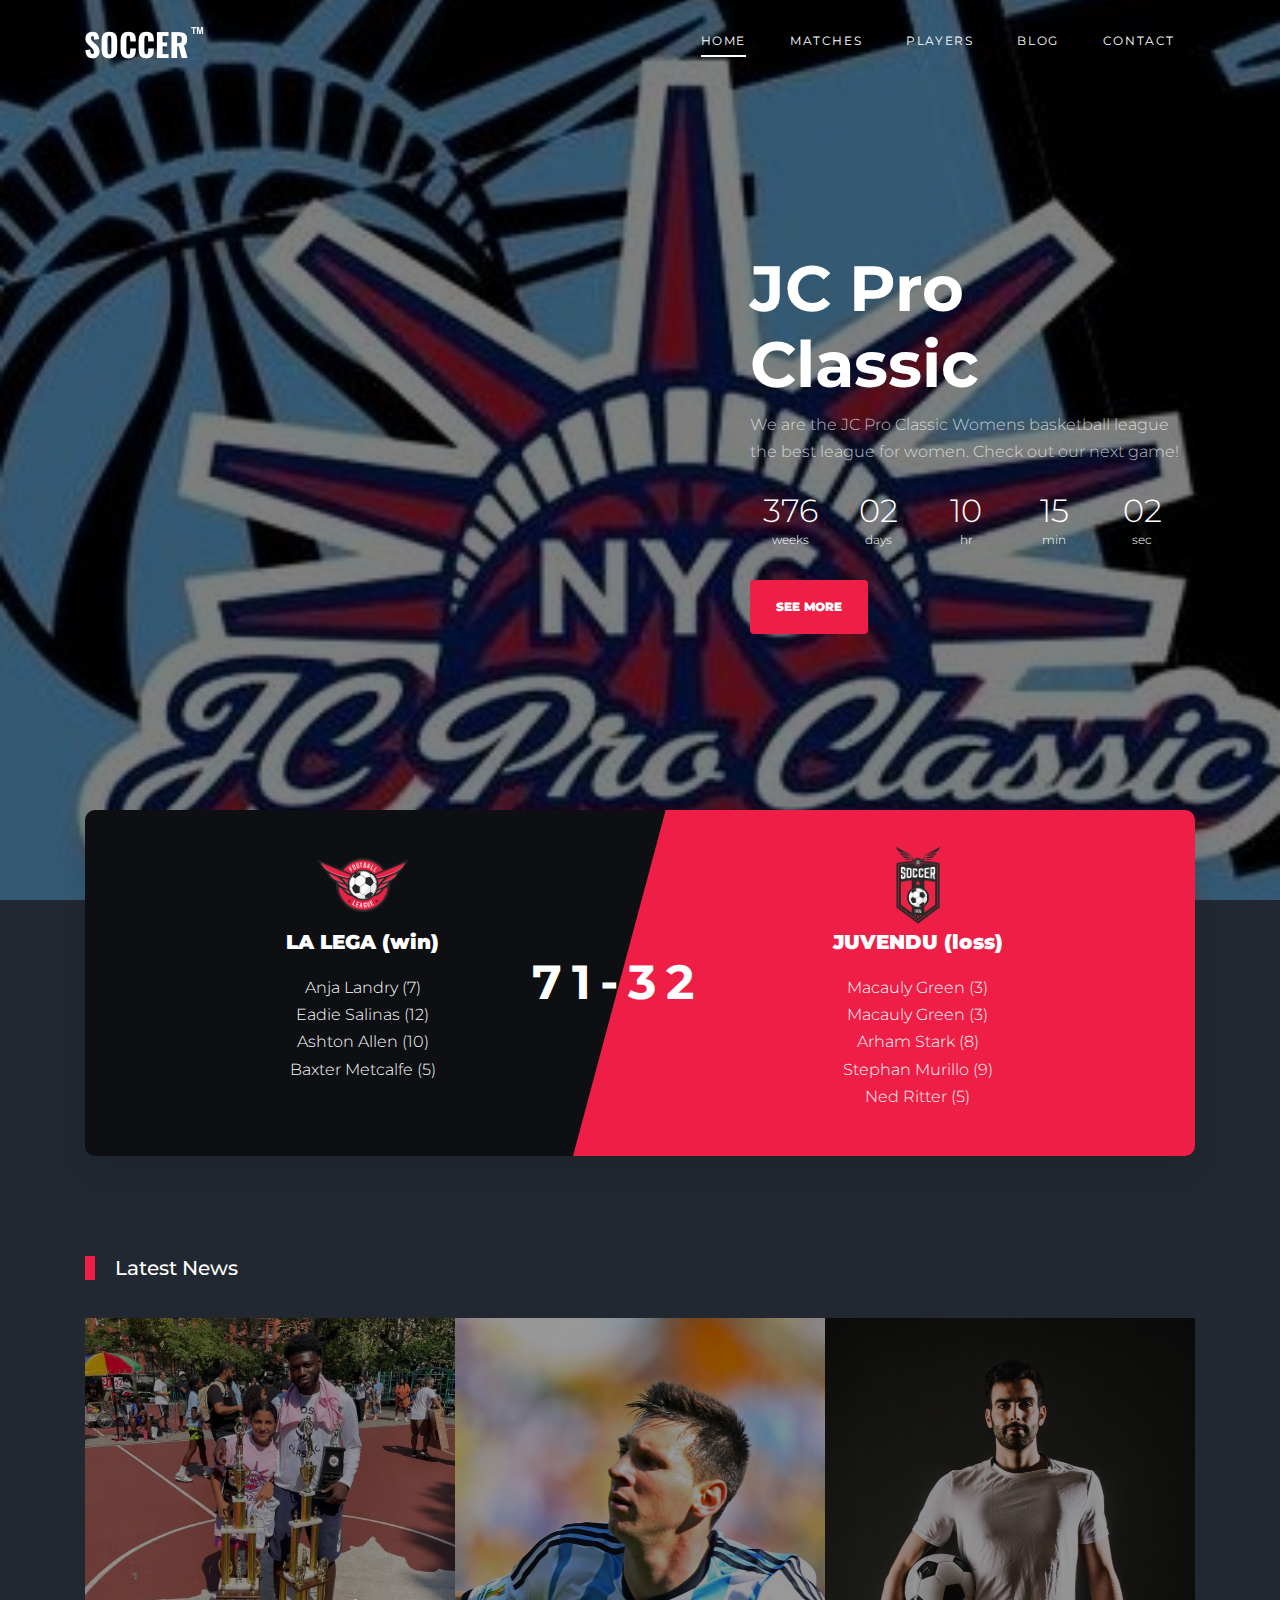
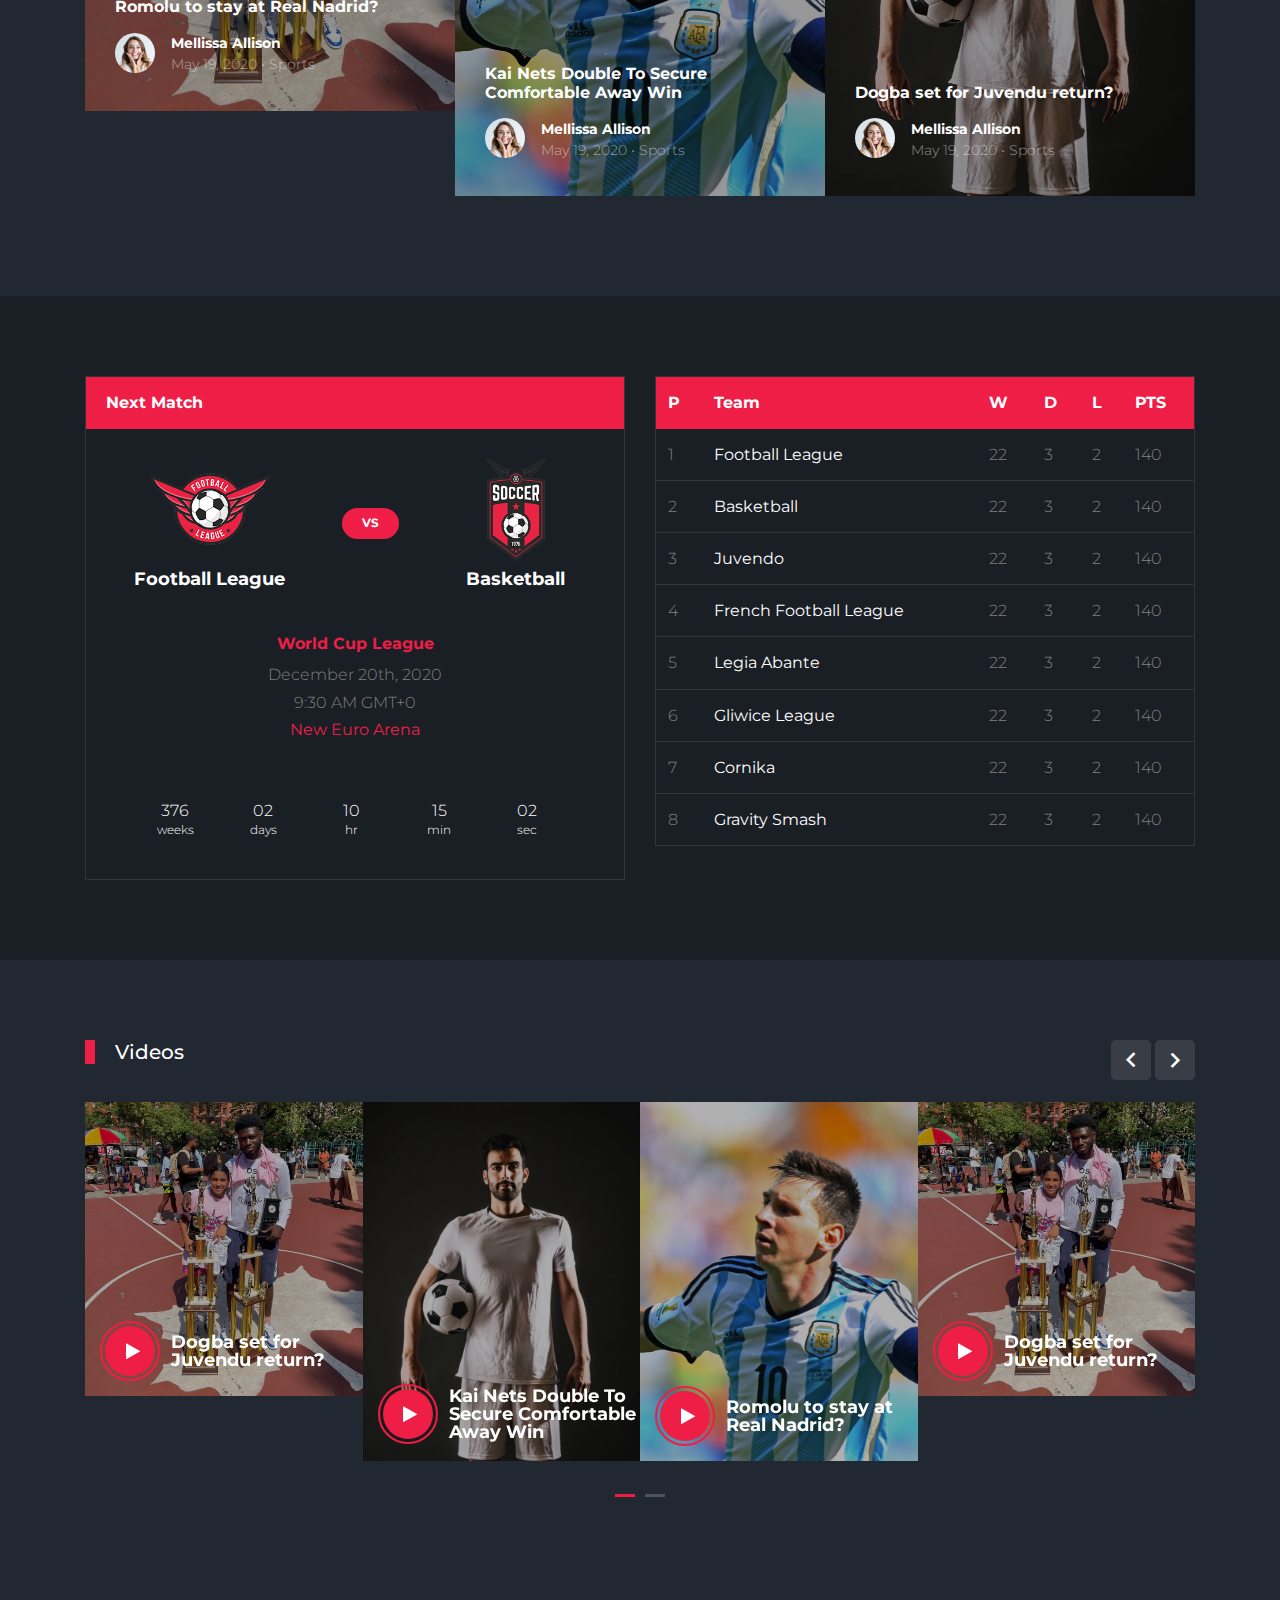
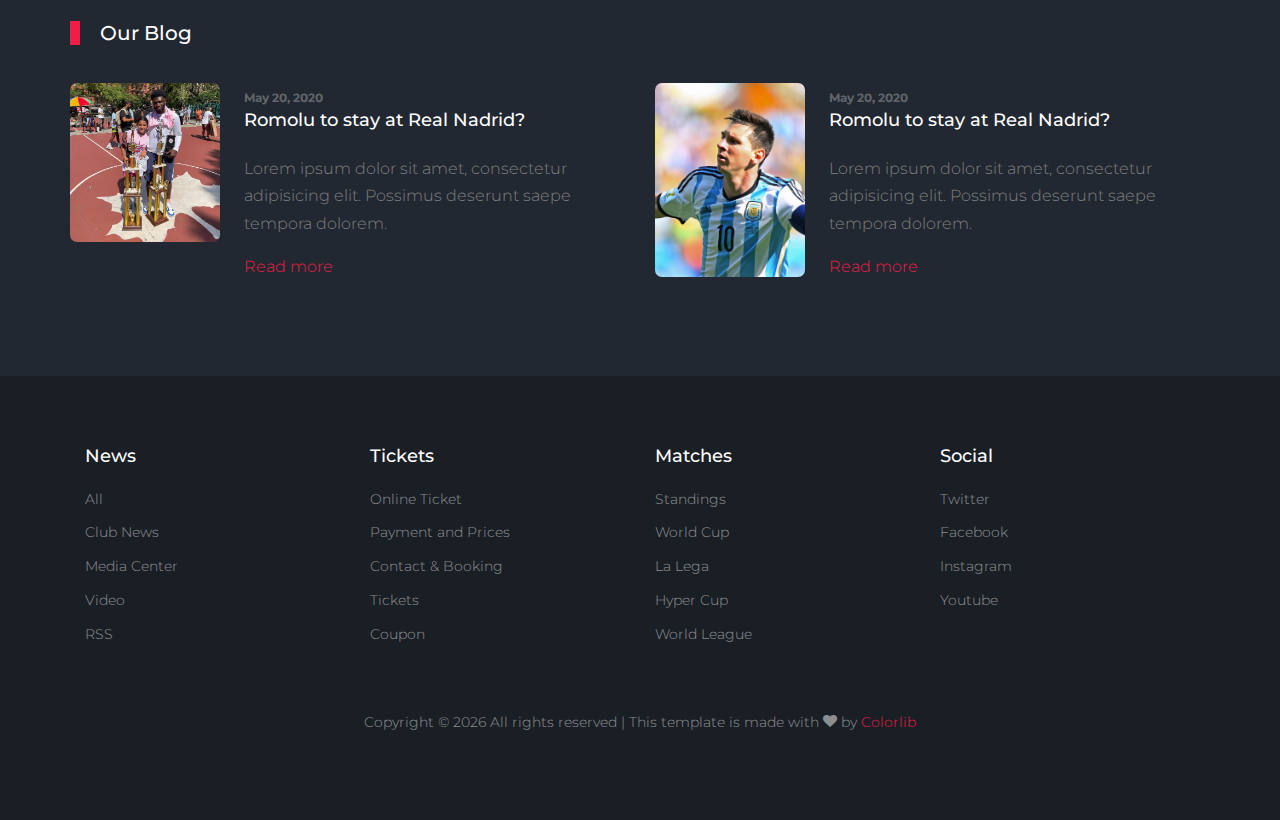
==== commit f971043f: "." ====
--- a/index.html
+++ b/index.html
@@ -2,7 +2,7 @@
 <html lang="en">
 
 <head>
-  <title>Soccer &mdash; Website by Colorlib</title>
+  <title>JC Pro &mdash; Classic</title>
   <meta charset="utf-8">
   <meta name="viewport" content="width=device-width, initial-scale=1, shrink-to-fit=no">
 
@@ -77,12 +77,12 @@
       <div class="container">
         <div class="row align-items-center">
           <div class="col-lg-5 ml-auto">
-            <h1 class="text-white">World Cup Event</h1>
-            <p>Lorem ipsum dolor sit amet, consectetur adipisicing elit. Soluta, molestias repudiandae pariatur.</p>
+            <h1 class="text-white">JC Pro Classic</h1>
+            <p>We are the JC Pro Classic Womens basketball league the best league for women. Check out our next game!</p>
             <div id="date-countdown"></div>
             <p>
-              <a href="#" class="btn btn-primary py-3 px-4 mr-3">Book Ticket</a>
-              <a href="#" class="more light">Learn More</a>
+              <a href="#" class="btn btn-primary py-3 px-4 mr-3">See More</a>
+              
             </p>  
           </div>
         </div>
@@ -98,7 +98,7 @@
         <div class="col-lg-12">
           
           <div class="d-flex team-vs">
-            <span class="score">4-1</span>
+            <span class="score">71-32</span>
             <div class="team-1 w-50">
               <div class="team-details w-100 text-center">
                 <img src="images/logo_1.png" alt="Image" class="img-fluid">
@@ -116,6 +116,7 @@
                 <img src="images/logo_2.png" alt="Image" class="img-fluid">
                 <h3>JUVENDU <span>(loss)</span></h3>
                 <ul class="list-unstyled">
+                  <li>Macauly Green (3)</li>
                   <li>Macauly Green (3)</li>
                   <li>Arham Stark (8)</li>
                   <li>Stephan Murillo (9)</li>
@@ -225,7 +226,7 @@
                     </div>
                     <div class="team-2 text-center">
                       <img src="images/logo_2.png" alt="Image">
-                      <h3>Soccer</h3>
+                      <h3>Basketball</h3>
                     </div>
                   </div>
                 </div>
@@ -268,7 +269,7 @@
                   </tr>
                   <tr>
                     <td>2</td>
-                    <td><strong class="text-white">Soccer</strong></td>
+                    <td><strong class="text-white">Basketball</strong></td>
                     <td>22</td>
                     <td>3</td>
                     <td>2</td>
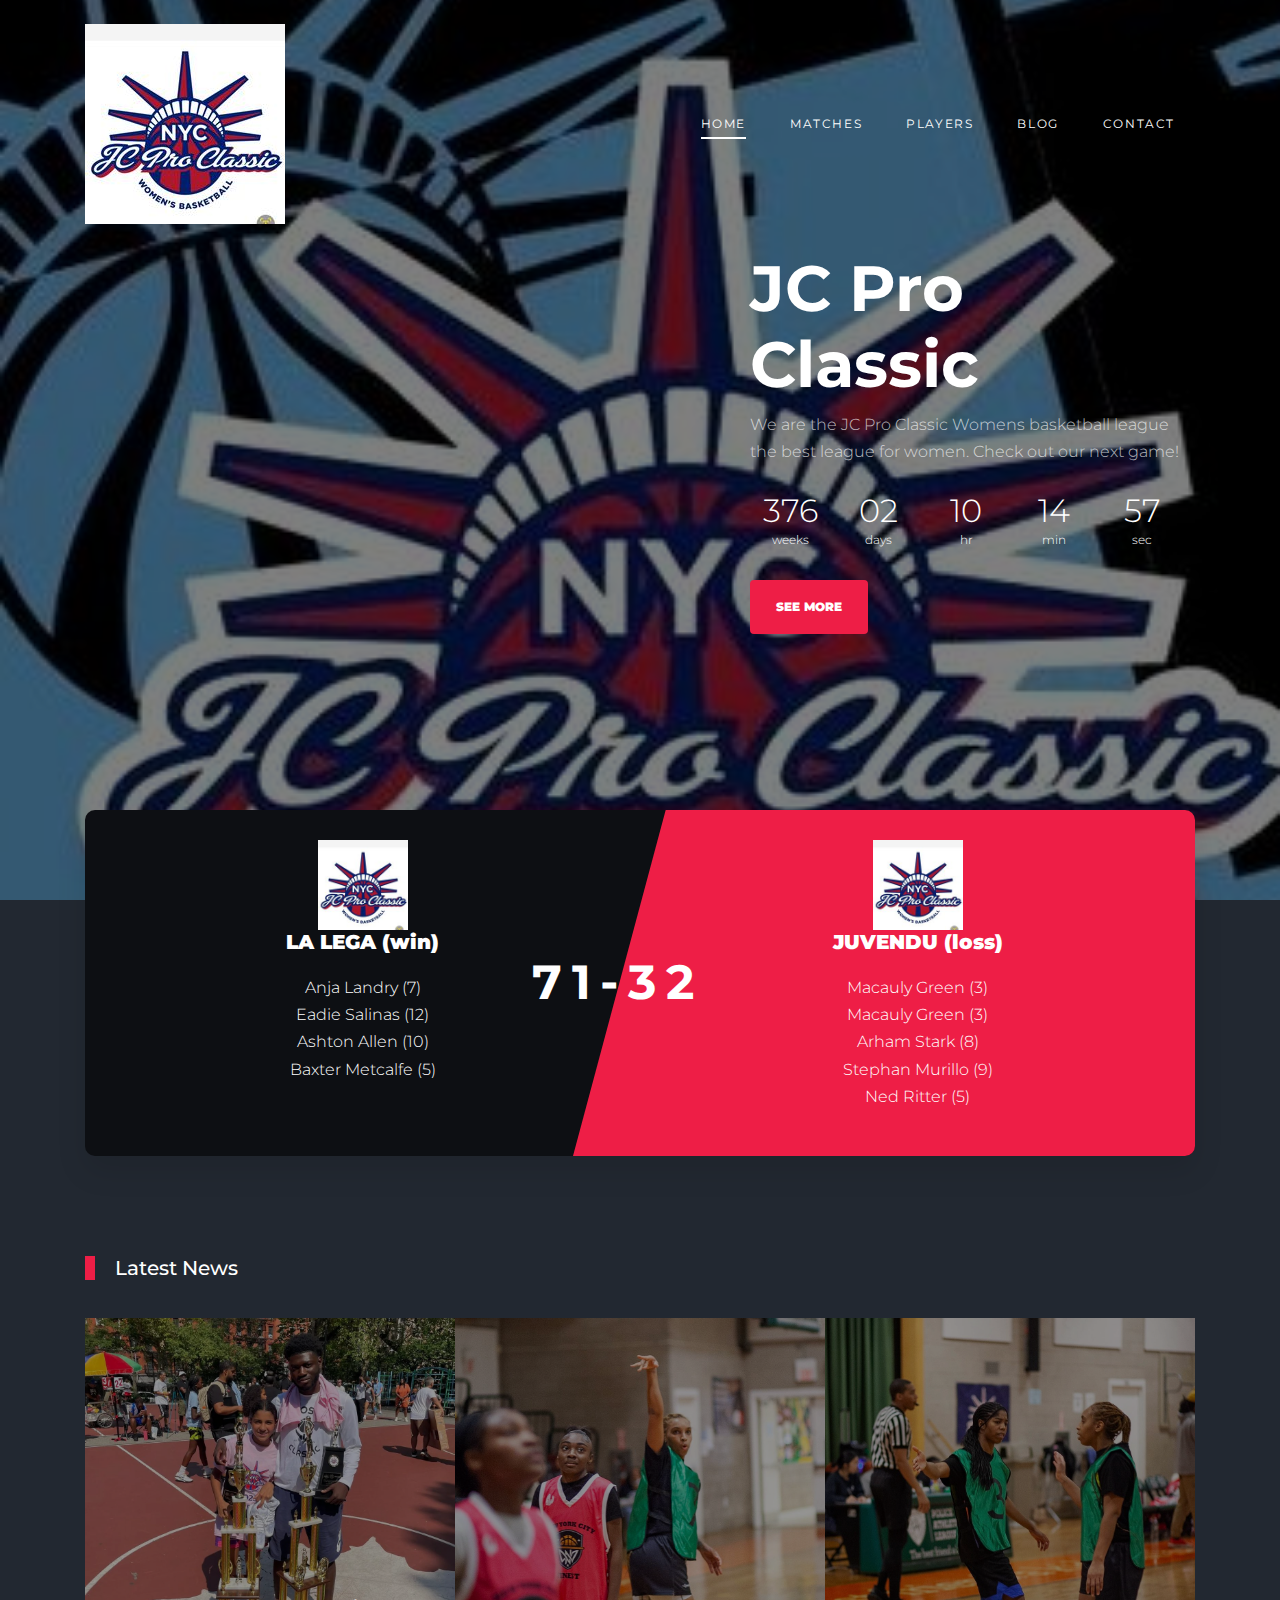
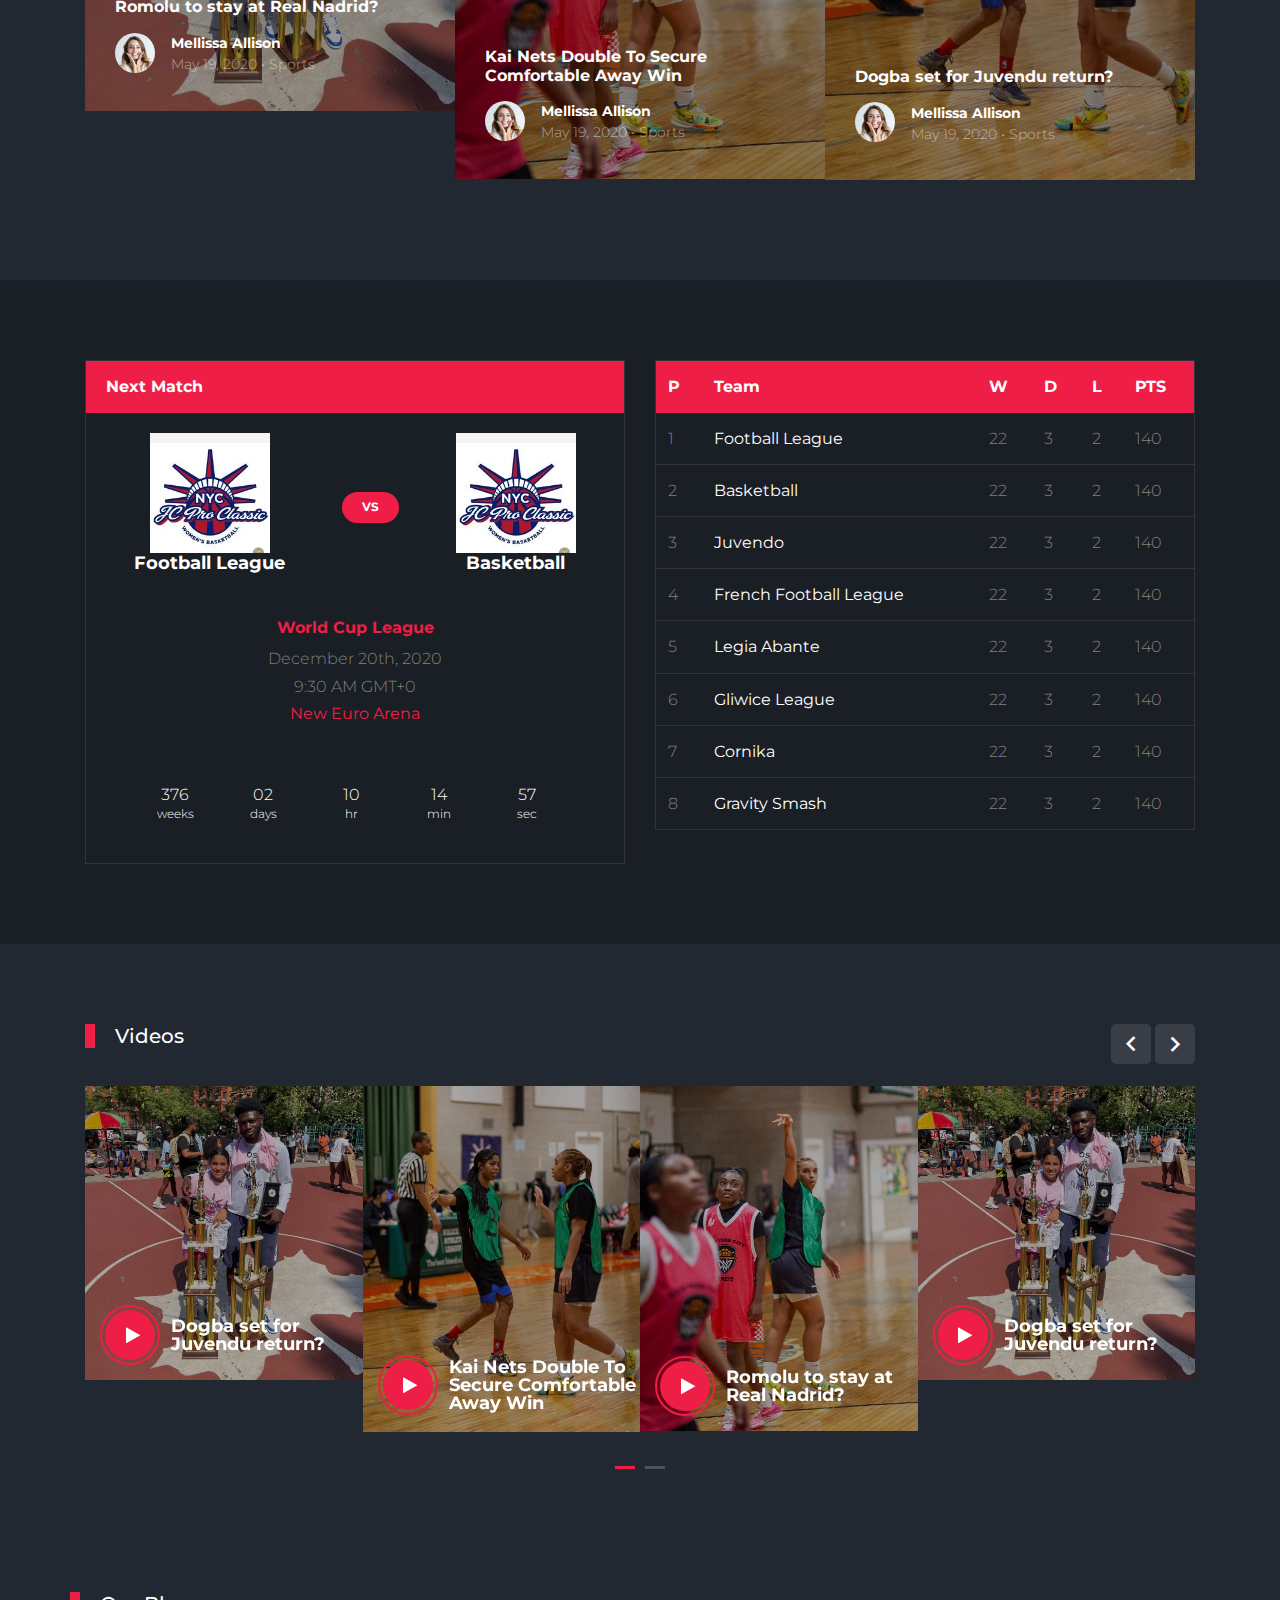
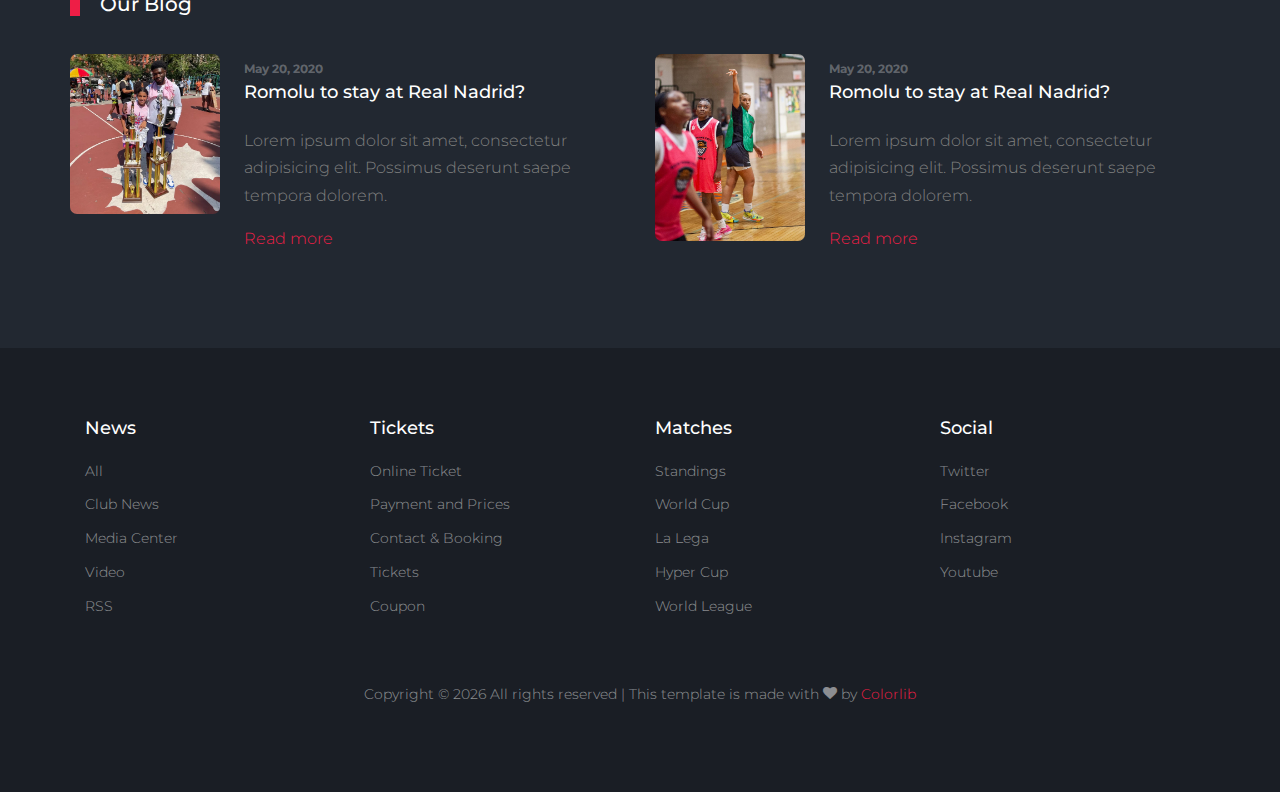
==== commit 79922e4f: "..." ====
--- a/index.html
+++ b/index.html
@@ -51,7 +51,7 @@
         <div class="d-flex align-items-center">
           <div class="site-logo">
             <a href="index.html">
-              <img src="images/logo.png" alt="Logo">
+              <img src="images/logo.jpg" alt="Logo">
             </a>
           </div>
           <div class="ml-auto">
@@ -101,7 +101,7 @@
             <span class="score">71-32</span>
             <div class="team-1 w-50">
               <div class="team-details w-100 text-center">
-                <img src="images/logo_1.png" alt="Image" class="img-fluid">
+                <img src="images/logo_1.jpg" alt="Image" class="img-fluid">
                 <h3>LA LEGA <span>(win)</span></h3>
                 <ul class="list-unstyled">
                   <li>Anja Landry (7)</li>
@@ -113,7 +113,7 @@
             </div>
             <div class="team-2 w-50">
               <div class="team-details w-100 text-center">
-                <img src="images/logo_2.png" alt="Image" class="img-fluid">
+                <img src="images/logo_2.jpg" alt="Image" class="img-fluid">
                 <h3>JUVENDU <span>(loss)</span></h3>
                 <ul class="list-unstyled">
                   <li>Macauly Green (3)</li>
@@ -218,14 +218,14 @@
                 <div class="widget-vs">
                   <div class="d-flex align-items-center justify-content-around justify-content-between w-100">
                     <div class="team-1 text-center">
-                      <img src="images/logo_1.png" alt="Image">
+                      <img src="images/logo_1.jpg" alt="Image">
                       <h3>Football League</h3>
                     </div>
                     <div>
                       <span class="vs"><span>VS</span></span>
                     </div>
                     <div class="team-2 text-center">
-                      <img src="images/logo_2.png" alt="Image">
+                      <img src="images/logo_2.jpg" alt="Image">
                       <h3>Basketball</h3>
                     </div>
                   </div>
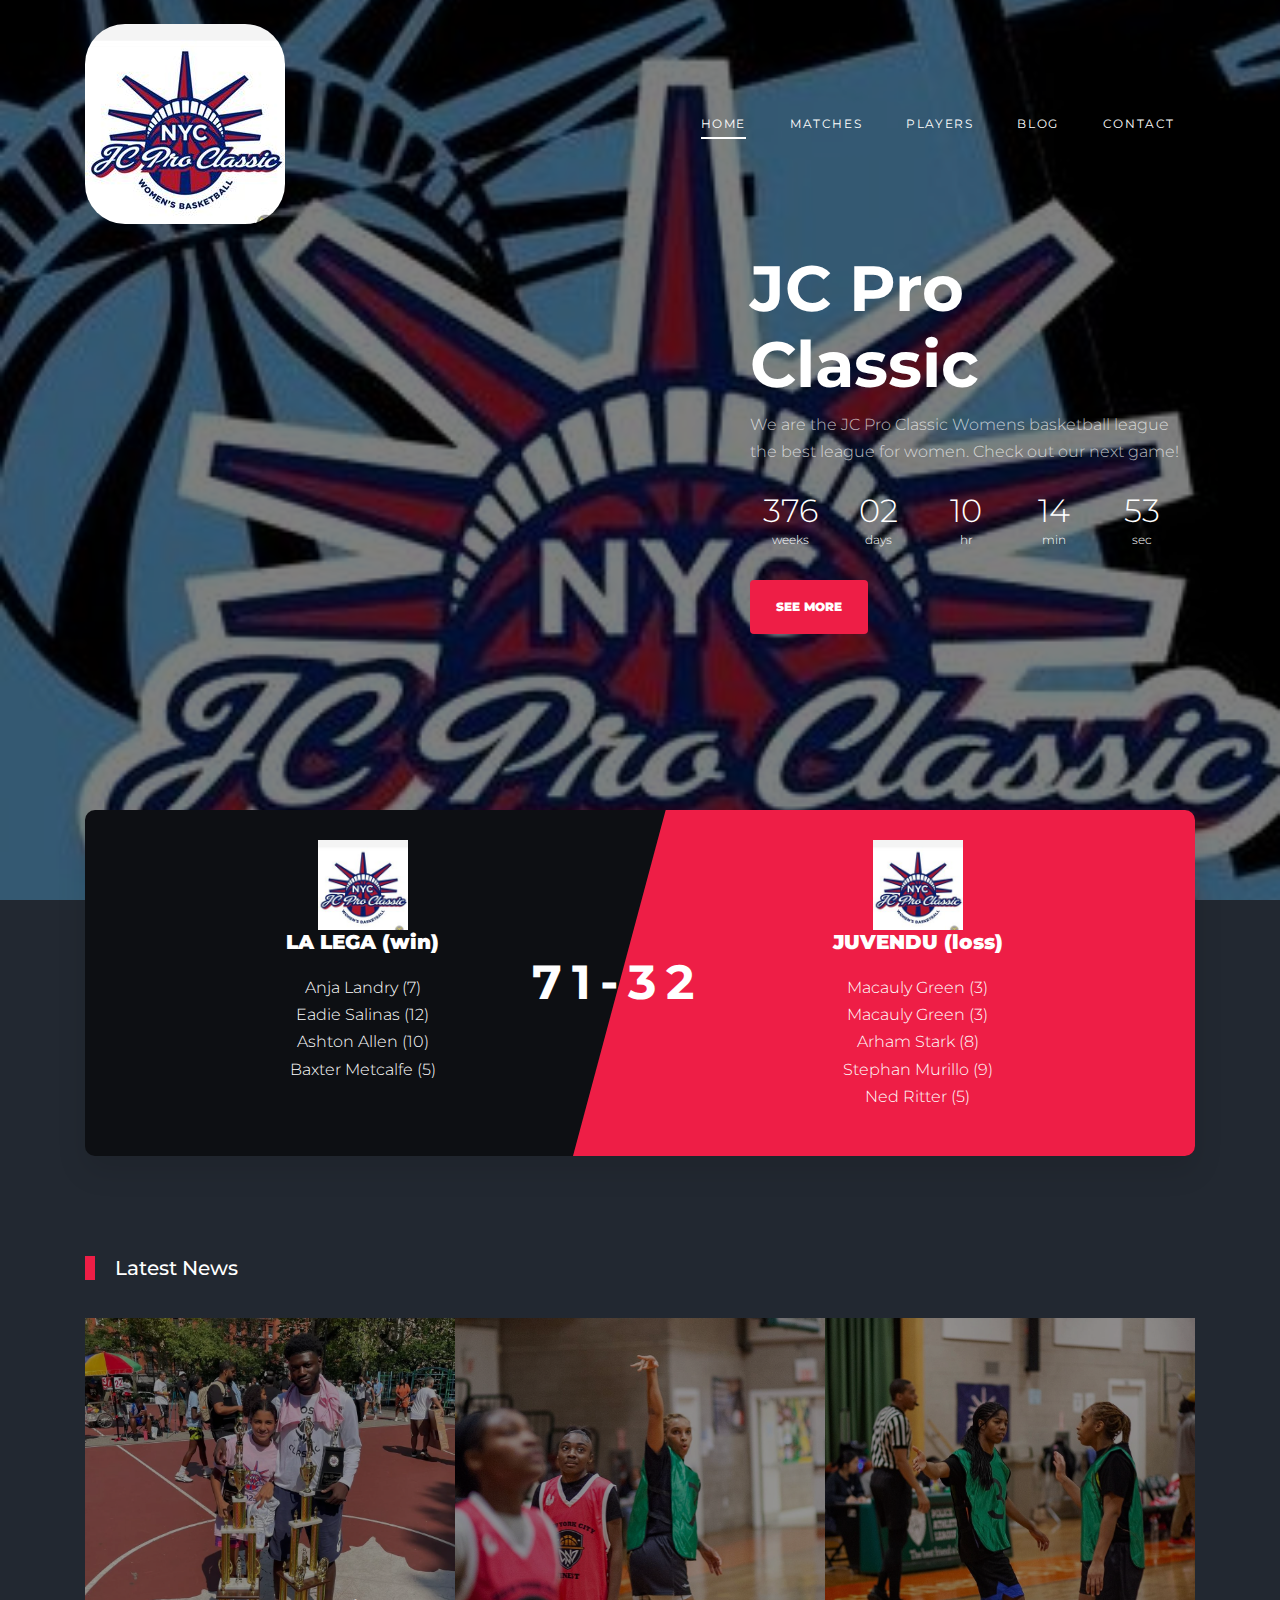
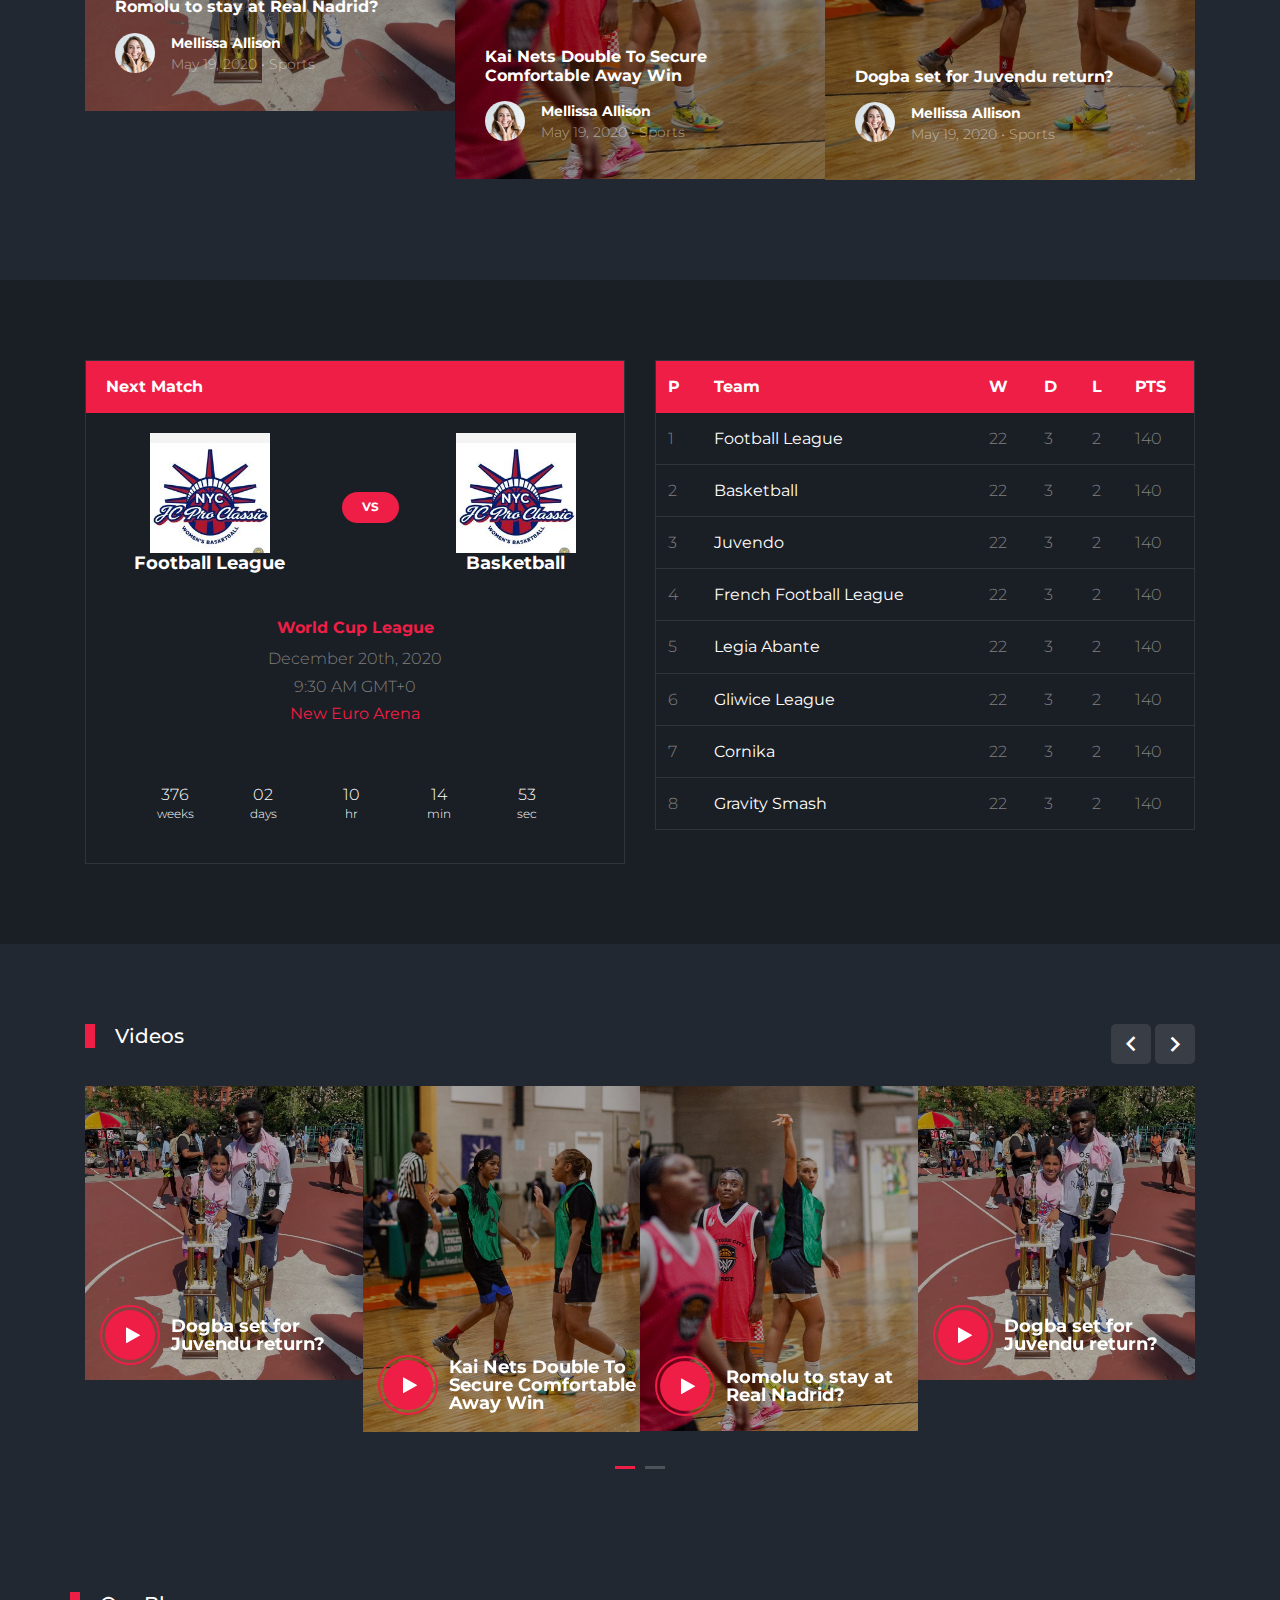
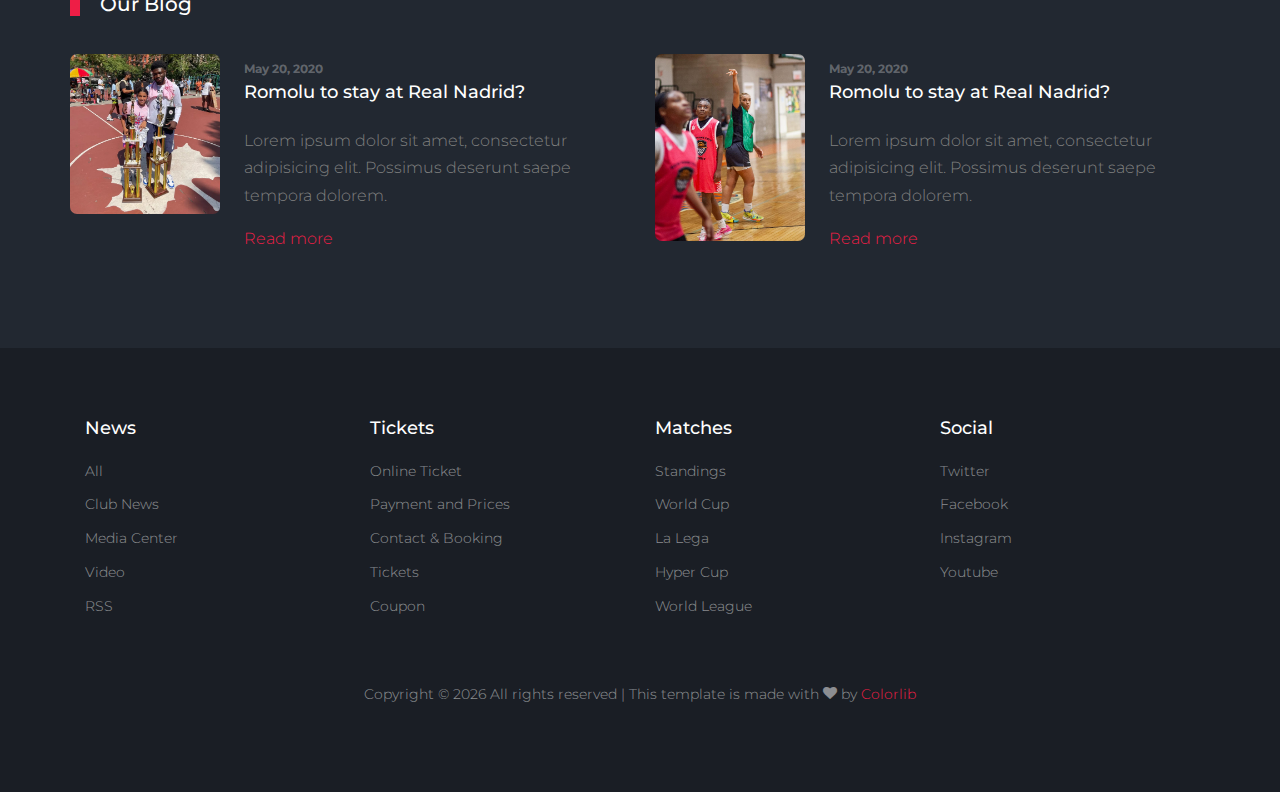
==== commit a016e999: "..." ====
--- a/index.html
+++ b/index.html
@@ -51,7 +51,7 @@
         <div class="d-flex align-items-center">
           <div class="site-logo">
             <a href="index.html">
-              <img src="images/logo.jpg" alt="Logo">
+              <img src="images/logo.jpg" alt="Logo" id="logoimg">
             </a>
           </div>
           <div class="ml-auto">
--- a/css/style.css
+++ b/css/style.css
@@ -1117,3 +1117,8 @@
   .post-meta a {
     color: #fff;
     border-bottom: 1px solid rgba(255, 255, 255, 0.5); }
+
+
+#logoimg{
+  border-radius: 20%;
+}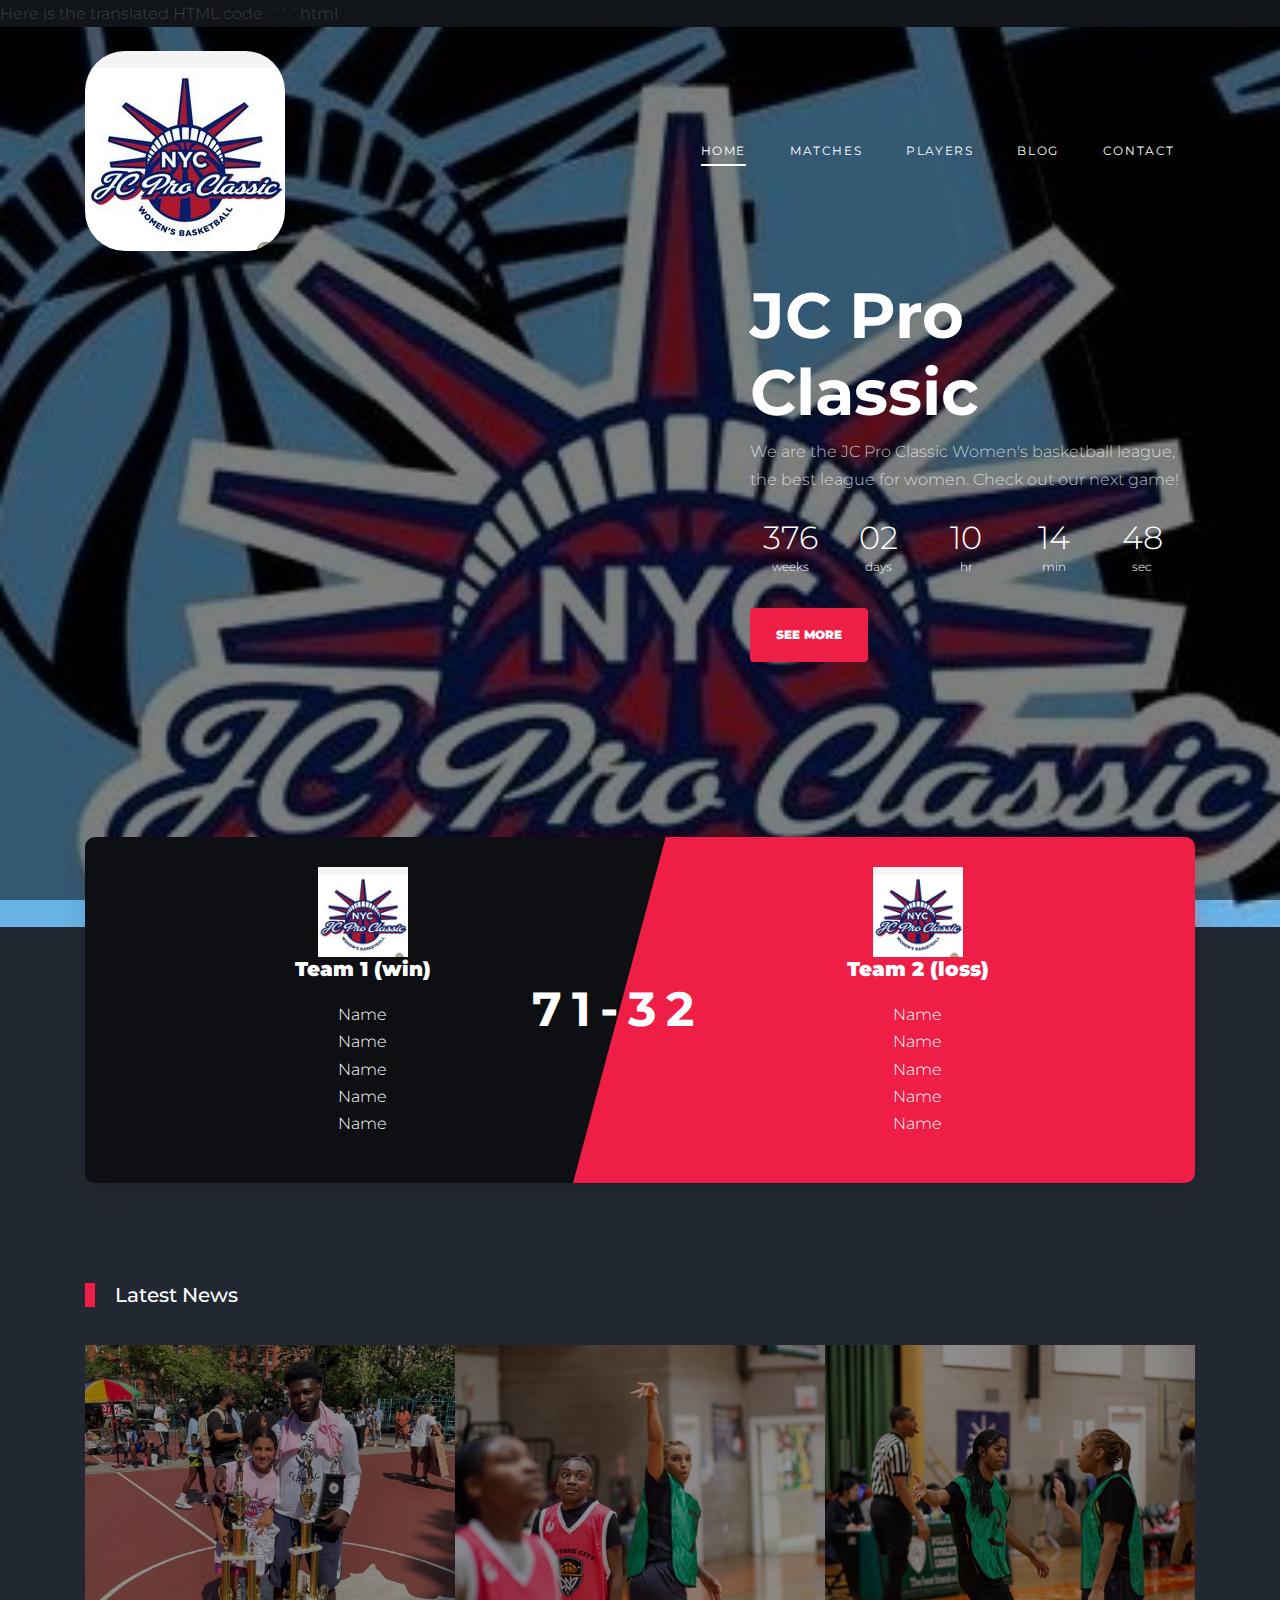
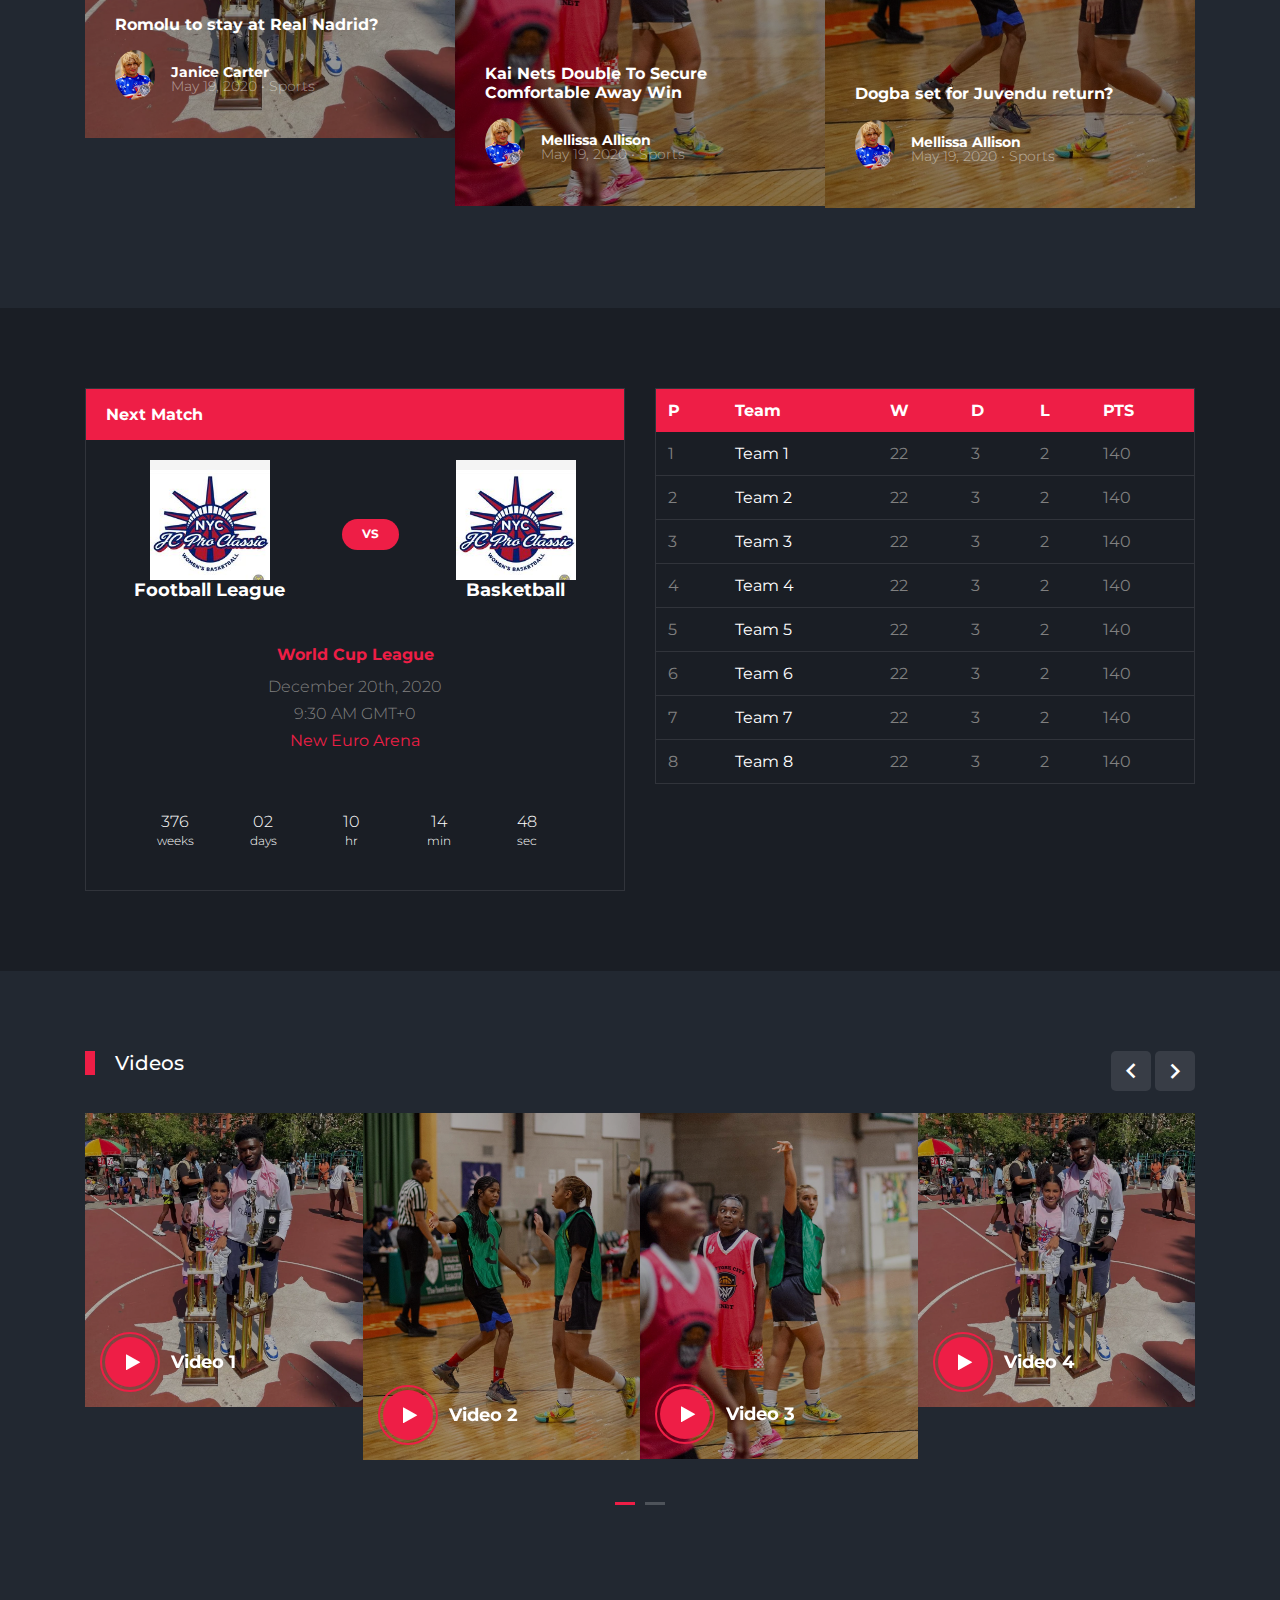
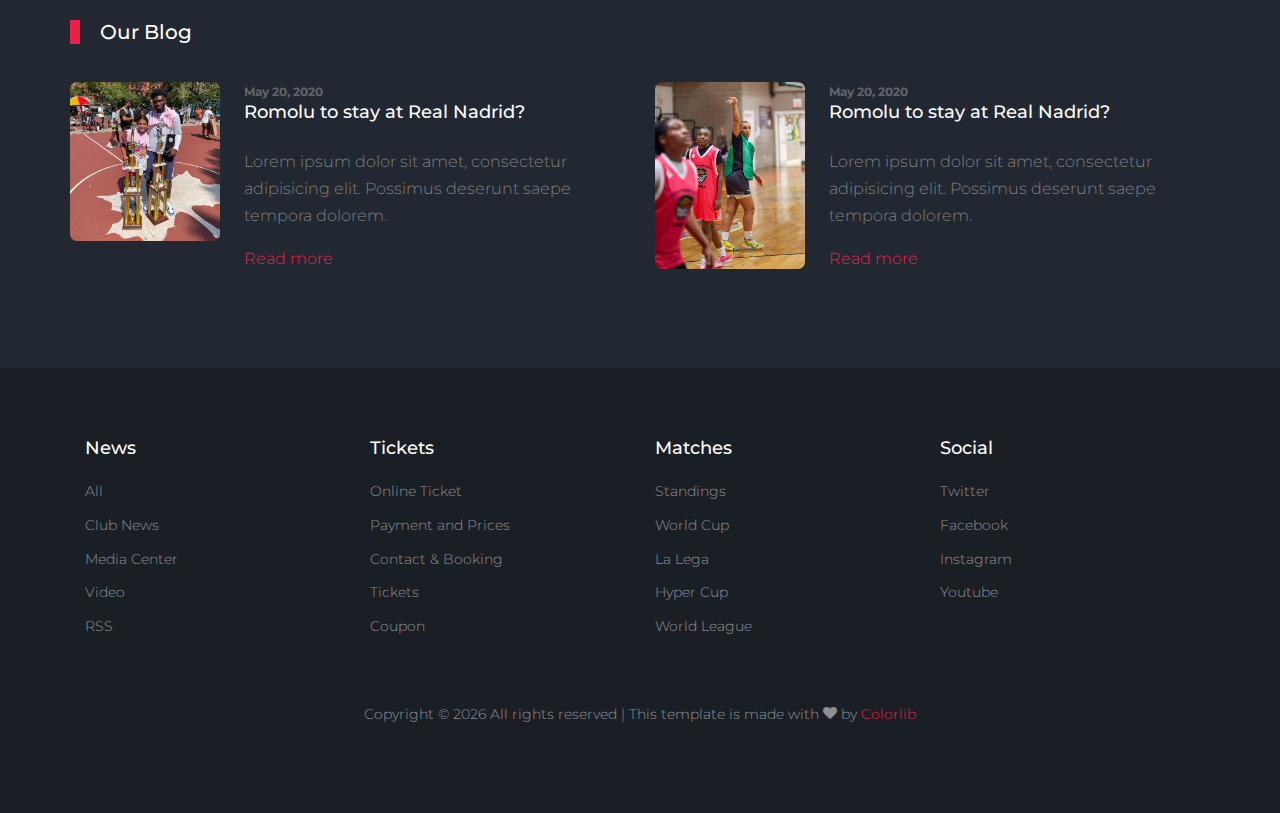
==== commit c0491358: "Edits" ====
--- a/index.html
+++ b/index.html
@@ -1,3 +1,6 @@
+Here is the translated HTML code:
+
+```html
 <!DOCTYPE html>
 <html lang="en">
 
@@ -5,7 +8,6 @@
   <title>JC Pro &mdash; Classic</title>
   <meta charset="utf-8">
   <meta name="viewport" content="width=device-width, initial-scale=1, shrink-to-fit=no">
-
 
   <link href="https://fonts.googleapis.com/css2?family=Montserrat:wght@400;700&display=swap" rel="stylesheet">
 
@@ -27,8 +29,6 @@
 
   <link rel="stylesheet" href="css/style.css">
 
-
-
 </head>
 
 <body>
@@ -43,7 +43,6 @@
       </div>
       <div class="site-mobile-menu-body"></div>
     </div>
-
 
     <header class="site-navbar py-4" role="banner">
 
@@ -65,7 +64,8 @@
               </ul>
             </nav>
 
-            <a href="#" class="d-inline-block d-lg-none site-menu-toggle js-menu-toggle text-black float-right text-white"><span
+            <a href="#"
+              class="d-inline-block d-lg-none site-menu-toggle js-menu-toggle text-black float-right text-white"><span
                 class="icon-menu h3 text-white"></span></a>
           </div>
         </div>
@@ -78,49 +78,47 @@
         <div class="row align-items-center">
           <div class="col-lg-5 ml-auto">
             <h1 class="text-white">JC Pro Classic</h1>
-            <p>We are the JC Pro Classic Womens basketball league the best league for women. Check out our next game!</p>
+            <p>We are the JC Pro Classic Women's basketball league, the best league for women. Check out our next
+              game!</p>
             <div id="date-countdown"></div>
             <p>
               <a href="#" class="btn btn-primary py-3 px-4 mr-3">See More</a>
-              
-            </p>  
+            </p>
           </div>
         </div>
       </div>
     </div>
 
-    
-    
     <div class="container">
-      
 
       <div class="row">
         <div class="col-lg-12">
-          
+
           <div class="d-flex team-vs">
             <span class="score">71-32</span>
             <div class="team-1 w-50">
               <div class="team-details w-100 text-center">
                 <img src="images/logo_1.jpg" alt="Image" class="img-fluid">
-                <h3>LA LEGA <span>(win)</span></h3>
+                <h3>Team 1 <span>(win)</span></h3>
                 <ul class="list-unstyled">
-                  <li>Anja Landry (7)</li>
-                  <li>Eadie Salinas (12)</li>
-                  <li>Ashton Allen (10)</li>
-                  <li>Baxter Metcalfe (5)</li>
+                  <li>Name</li>
+                  <li>Name</li>
+                  <li>Name</li>
+                  <li>Name</li>
+                  <li>Name</li>
                 </ul>
               </div>
             </div>
             <div class="team-2 w-50">
               <div class="team-details w-100 text-center">
                 <img src="images/logo_2.jpg" alt="Image" class="img-fluid">
-                <h3>JUVENDU <span>(loss)</span></h3>
+                <h3>Team 2 <span>(loss)</span></h3>
                 <ul class="list-unstyled">
-                  <li>Macauly Green (3)</li>
-                  <li>Macauly Green (3)</li>
-                  <li>Arham Stark (8)</li>
-                  <li>Stephan Murillo (9)</li>
-                  <li>Ned Ritter (5)</li>
+                  <li>Name</li>
+                  <li>Name</li>
+                  <li>Name</li>
+                  <li>Name</li>
+                  <li>Name</li>
                 </ul>
               </div>
             </div>
@@ -128,7 +126,6 @@
         </div>
       </div>
     </div>
-  
 
     <div class="latest-news">
       <div class="container">
@@ -151,12 +148,12 @@
                       <img src="images/person_1.jpg" alt="">
                     </div>
                     <div class="text">
-                      <h4>Mellissa Allison</h4>
+                      <h4>Janice Carter</h4>
                       <span>May 19, 2020 &bullet; Sports</span>
                     </div>
                   </div>
                 </div>
-              </div> 
+              </div>
             </div>
           </div>
           <div class="col-md-4">
@@ -177,7 +174,7 @@
                     </div>
                   </div>
                 </div>
-              </div> 
+              </div>
             </div>
           </div>
           <div class="col-md-4">
@@ -198,14 +195,14 @@
                     </div>
                   </div>
                 </div>
-              </div> 
+              </div>
             </div>
           </div>
         </div>
 
       </div>
     </div>
-    
+
     <div class="site-section bg-dark">
       <div class="container">
         <div class="row">
@@ -245,7 +242,7 @@
             </div>
           </div>
           <div class="col-lg-6">
-            
+
             <div class="widget-next-match">
               <table class="table custom-table">
                 <thead>
@@ -261,23 +258,23 @@
                 <tbody>
                   <tr>
                     <td>1</td>
-                    <td><strong class="text-white">Football League</strong></td>
-                    <td>22</td>
-                    <td>3</td>
-                    <td>2</td>
-                    <td>140</td>
-                  </tr>
-                  <tr>
-                    <td>2</td>
-                    <td><strong class="text-white">Basketball</strong></td>
-                    <td>22</td>
-                    <td>3</td>
-                    <td>2</td>
-                    <td>140</td>
-                  </tr>
-                  <tr>
-                    <td>3</td>
-                    <td><strong class="text-white">Juvendo</strong></td>
+                    <td><strong class="text-white">Team 1</strong></td>
+                    <td>22</td>
+                    <td>3</td>
+                    <td>2</td>
+                    <td>140</td>
+                  </tr>
+                  <tr>
+                    <td>2</td>
+                    <td><strong class="text-white">Team 2</strong></td>
+                    <td>22</td>
+                    <td>3</td>
+                    <td>2</td>
+                    <td>140</td>
+                  </tr>
+                  <tr>
+                    <td>3</td>
+                    <td><strong class="text-white">Team 3</strong></td>
                     <td>22</td>
                     <td>3</td>
                     <td>2</td>
@@ -285,7 +282,7 @@
                   </tr>
                   <tr>
                     <td>4</td>
-                    <td><strong class="text-white">French Football League</strong></td>
+                    <td><strong class="text-white">Team 4</strong></td>
                     <td>22</td>
                     <td>3</td>
                     <td>2</td>
@@ -293,7 +290,7 @@
                   </tr>
                   <tr>
                     <td>5</td>
-                    <td><strong class="text-white">Legia Abante</strong></td>
+                    <td><strong class="text-white">Team 5</strong></td>
                     <td>22</td>
                     <td>3</td>
                     <td>2</td>
@@ -301,7 +298,7 @@
                   </tr>
                   <tr>
                     <td>6</td>
-                    <td><strong class="text-white">Gliwice League</strong></td>
+                    <td><strong class="text-white">Team 6</strong></td>
                     <td>22</td>
                     <td>3</td>
                     <td>2</td>
@@ -309,7 +306,7 @@
                   </tr>
                   <tr>
                     <td>7</td>
-                    <td><strong class="text-white">Cornika</strong></td>
+                    <td><strong class="text-white">Team 7</strong></td>
                     <td>22</td>
                     <td>3</td>
                     <td>2</td>
@@ -317,7 +314,7 @@
                   </tr>
                   <tr>
                     <td>8</td>
-                    <td><strong class="text-white">Gravity Smash</strong></td>
+                    <td><strong class="text-white">Team 8</strong></td>
                     <td>22</td>
                     <td>3</td>
                     <td>2</td>
@@ -340,9 +337,9 @@
           </div>
           <div class="col-6 text-right">
             <div class="custom-nav">
-            <a href="#" class="js-custom-prev-v2"><span class="icon-keyboard_arrow_left"></span></a>
-            <span></span>
-            <a href="#" class="js-custom-next-v2"><span class="icon-keyboard_arrow_right"></span></a>
+              <a href="#" class="js-custom-prev-v2"><span class="icon-keyboard_arrow_left"></span></a>
+              <span></span>
+              <a href="#" class="js-custom-next-v2"><span class="icon-keyboard_arrow_right"></span></a>
             </div>
           </div>
         </div>
@@ -357,7 +354,7 @@
                   <span class="icon-play"></span>
                 </span>
                 <div class="caption">
-                  <h3 class="m-0">Dogba set for Juvendu return?</h3>
+                  <h3 class="m-0">Video 1</h3>
                 </div>
               </a>
             </div>
@@ -370,7 +367,7 @@
                   <span class="icon-play"></span>
                 </span>
                 <div class="caption">
-                  <h3 class="m-0">Kai Nets Double To Secure Comfortable Away Win</h3>
+                  <h3 class="m-0">Video 2</h3>
                 </div>
               </a>
             </div>
@@ -383,7 +380,7 @@
                   <span class="icon-play"></span>
                 </span>
                 <div class="caption">
-                  <h3 class="m-0">Romolu to stay at Real Nadrid?</h3>
+                  <h3 class="m-0">Video 3</h3>
                 </div>
               </a>
             </div>
@@ -397,7 +394,7 @@
                   <span class="icon-play"></span>
                 </span>
                 <div class="caption">
-                  <h3 class="m-0">Dogba set for Juvendu return?</h3>
+                  <h3 class="m-0">Video 4</h3>
                 </div>
               </a>
             </div>
@@ -410,7 +407,7 @@
                   <span class="icon-play"></span>
                 </span>
                 <div class="caption">
-                  <h3 class="m-0">Kai Nets Double To Secure Comfortable Away Win</h3>
+                  <h3 class="m-0">Video 5</h3>
                 </div>
               </a>
             </div>
@@ -423,7 +420,7 @@
                   <span class="icon-play"></span>
                 </span>
                 <div class="caption">
-                  <h3 class="m-0">Romolu to stay at Real Nadrid?</h3>
+                  <h3 class="m-0">Video 6</h3>
                 </div>
               </a>
             </div>
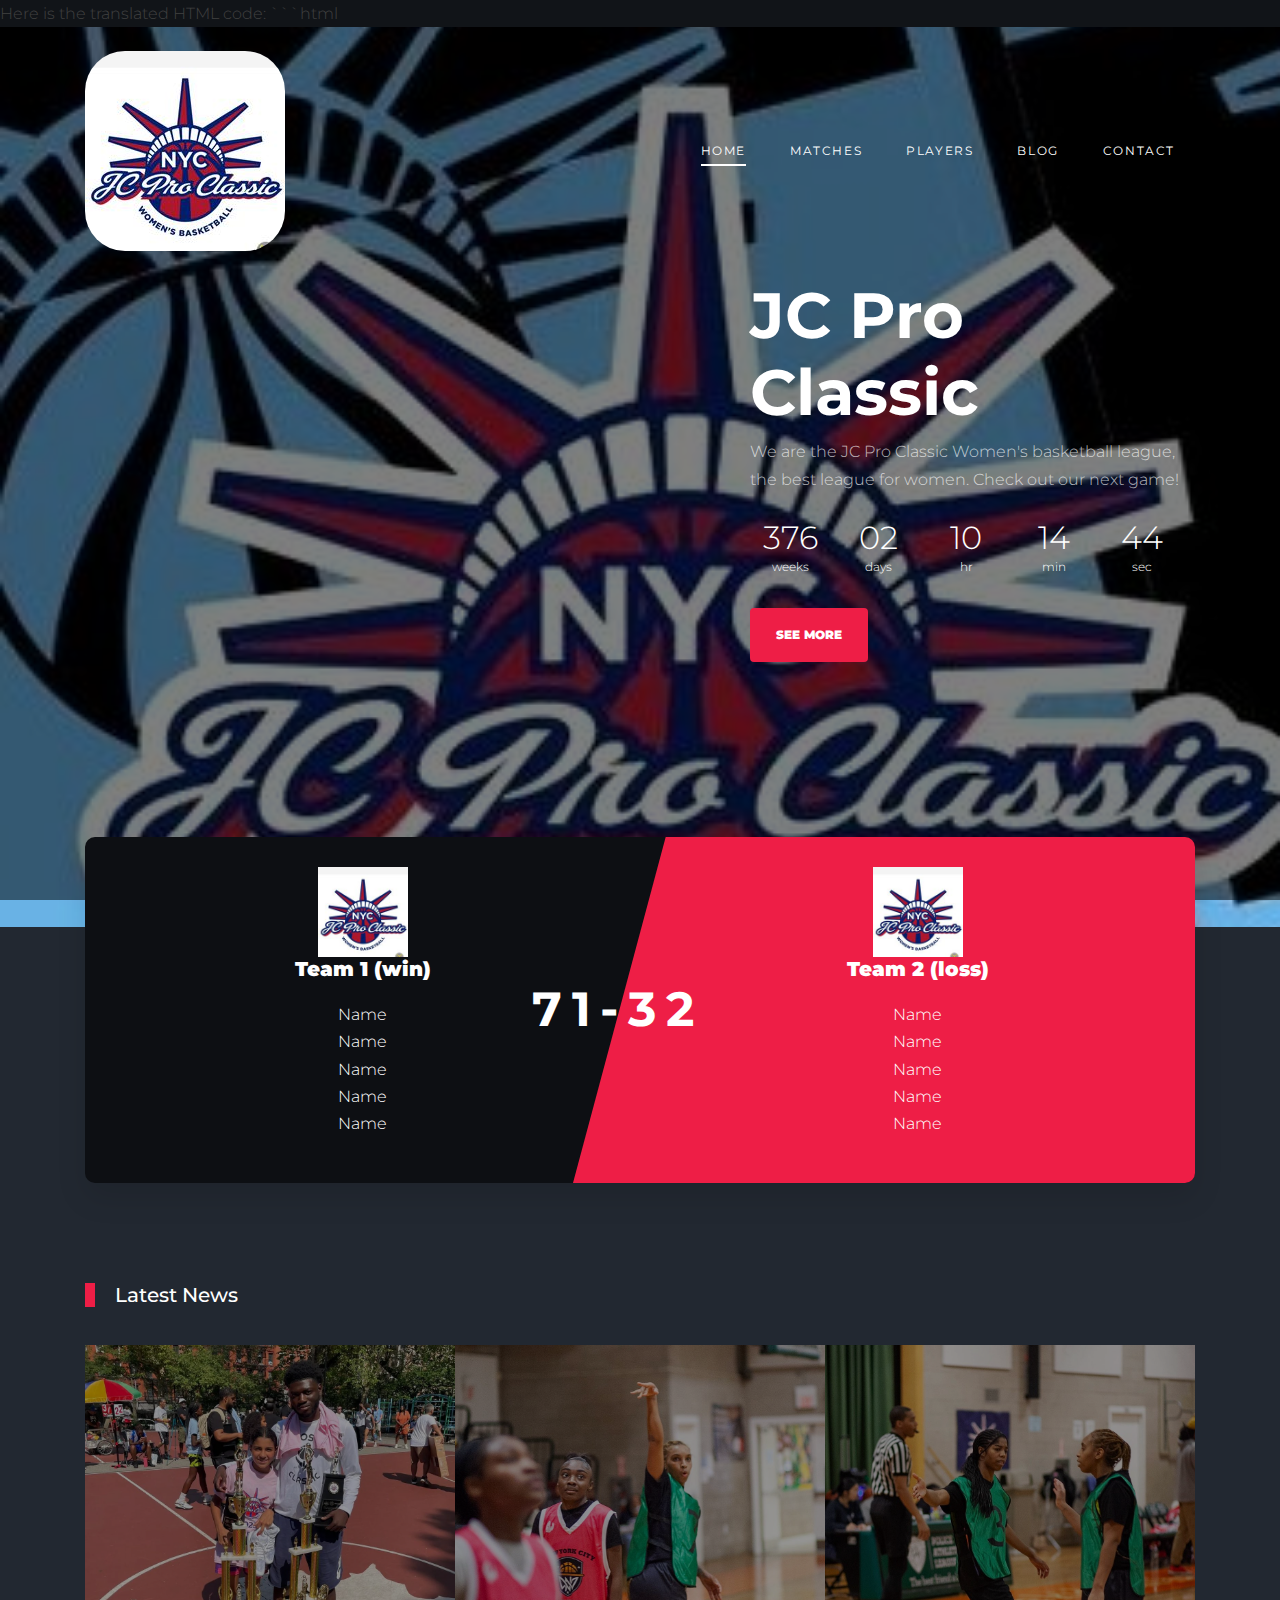
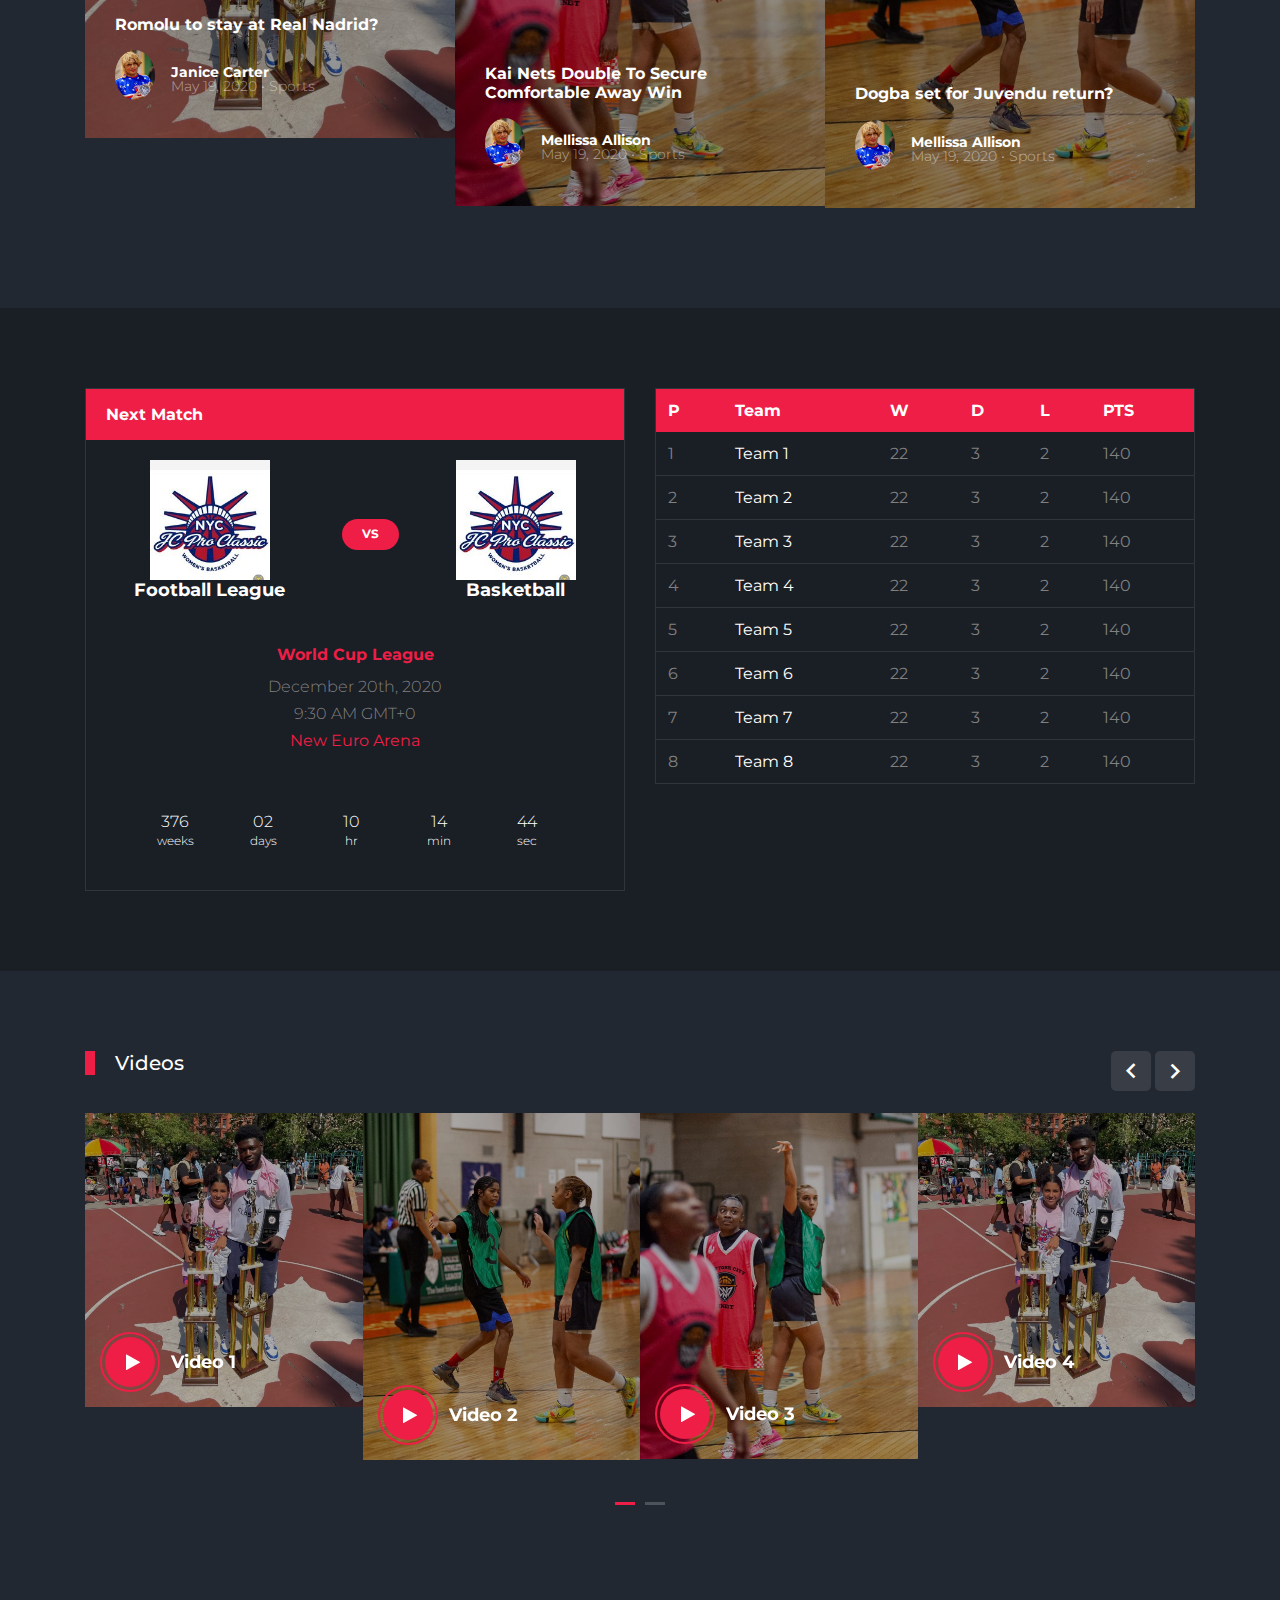
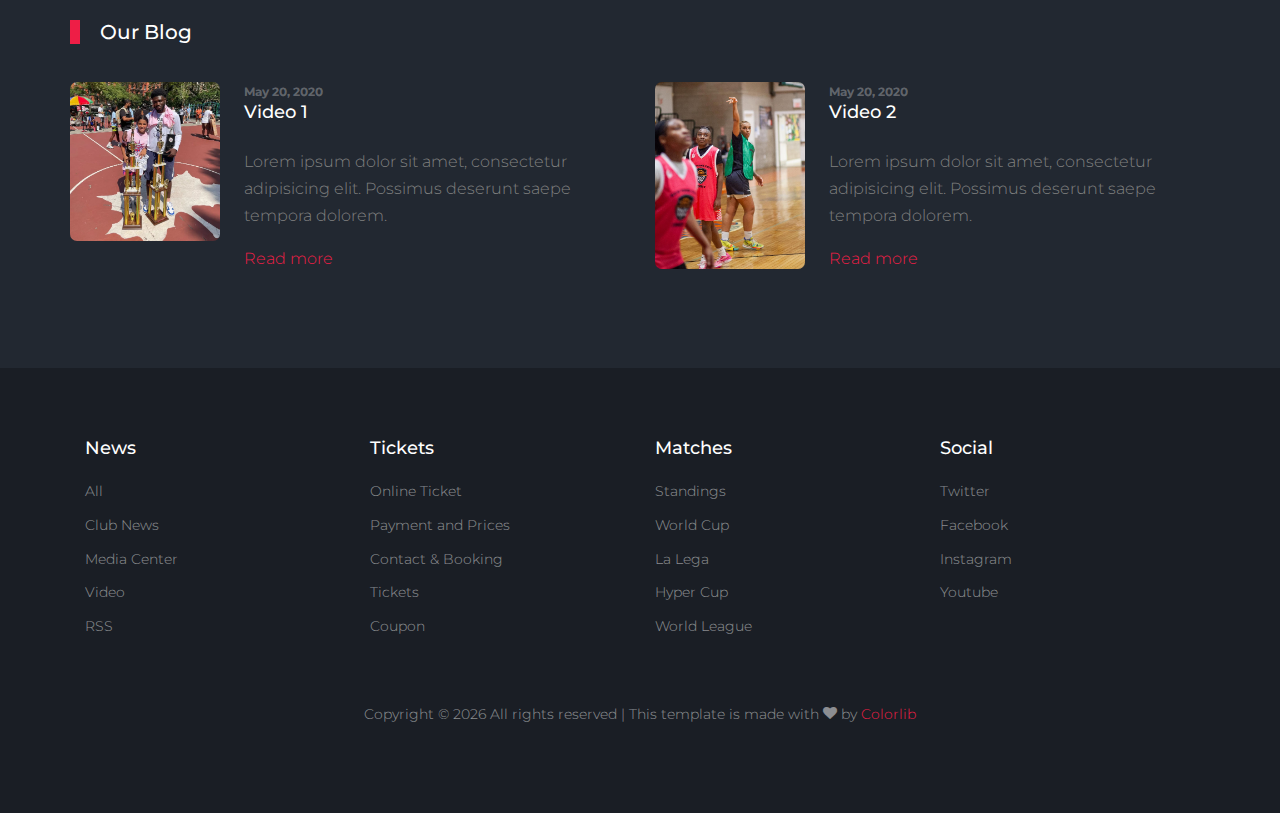
==== commit cb1cf46a: "." ====
--- a/index.html
+++ b/index.html
@@ -445,7 +445,7 @@
             </div>
             <div class="text">
               <span class="meta">May 20, 2020</span>
-              <h3 class="mb-4"><a href="#">Romolu to stay at Real Nadrid?</a></h3>
+              <h3 class="mb-4"><a href="#">Video 1</a></h3>
               <p>Lorem ipsum dolor sit amet, consectetur adipisicing elit. Possimus deserunt saepe tempora dolorem.</p>
               <p><a href="#">Read more</a></p>
             </div>
@@ -458,7 +458,7 @@
             </div>
             <div class="text">
               <span class="meta">May 20, 2020</span>
-              <h3 class="mb-4"><a href="#">Romolu to stay at Real Nadrid?</a></h3>
+              <h3 class="mb-4"><a href="#">Video 2</a></h3>
               <p>Lorem ipsum dolor sit amet, consectetur adipisicing elit. Possimus deserunt saepe tempora dolorem.</p>
               <p><a href="#">Read more</a></p>
             </div>
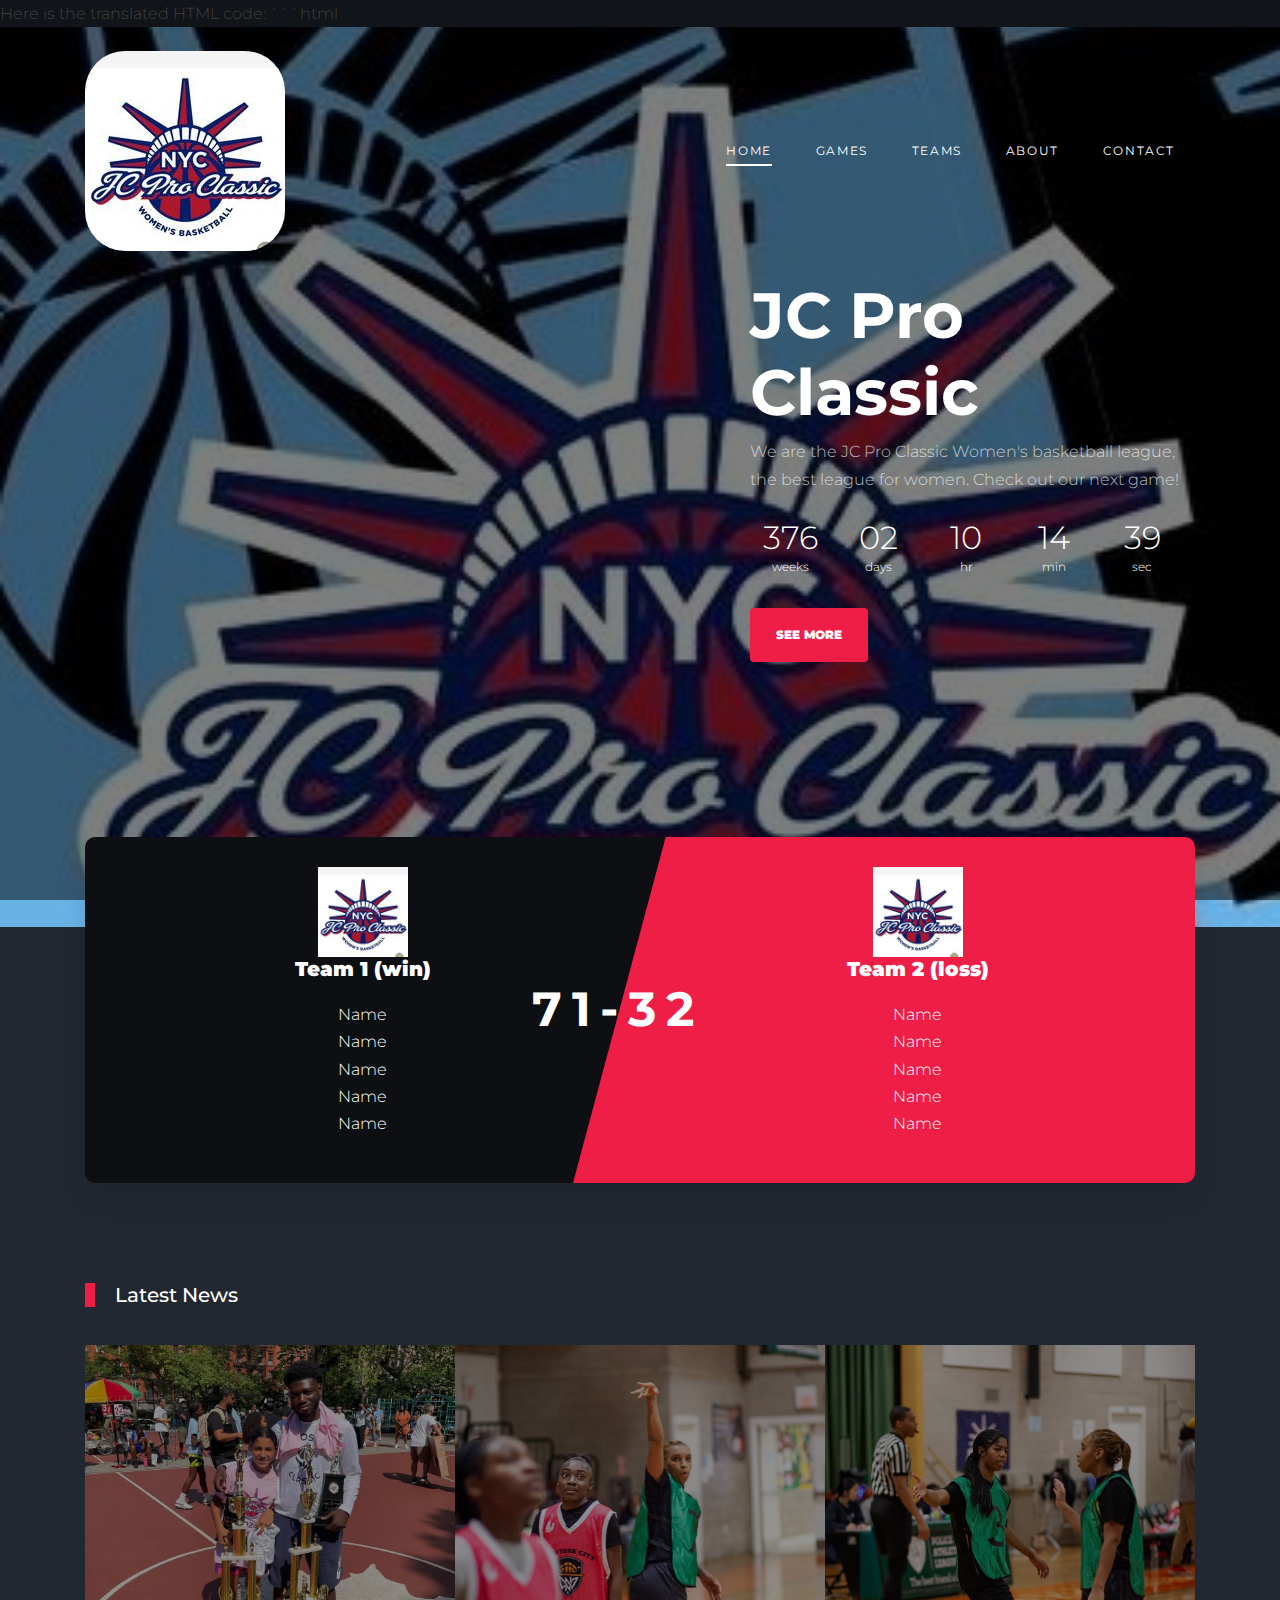
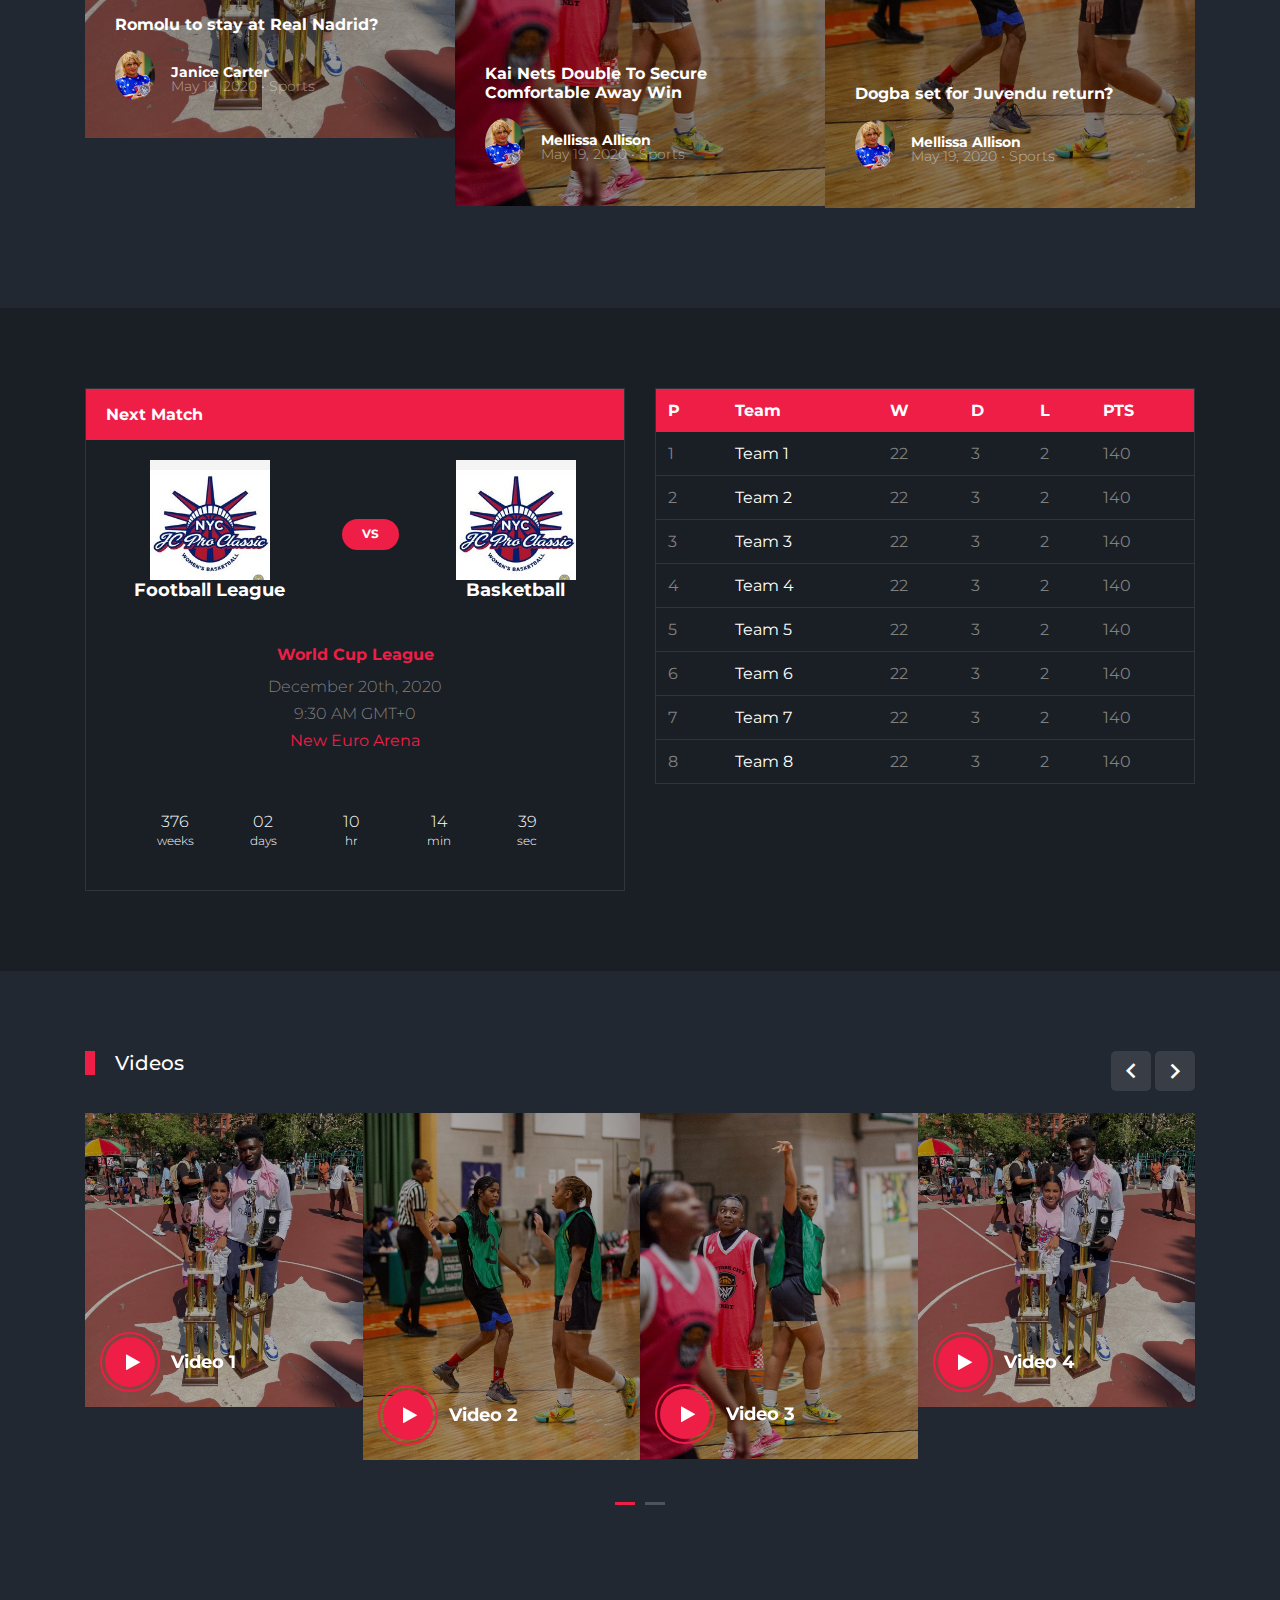
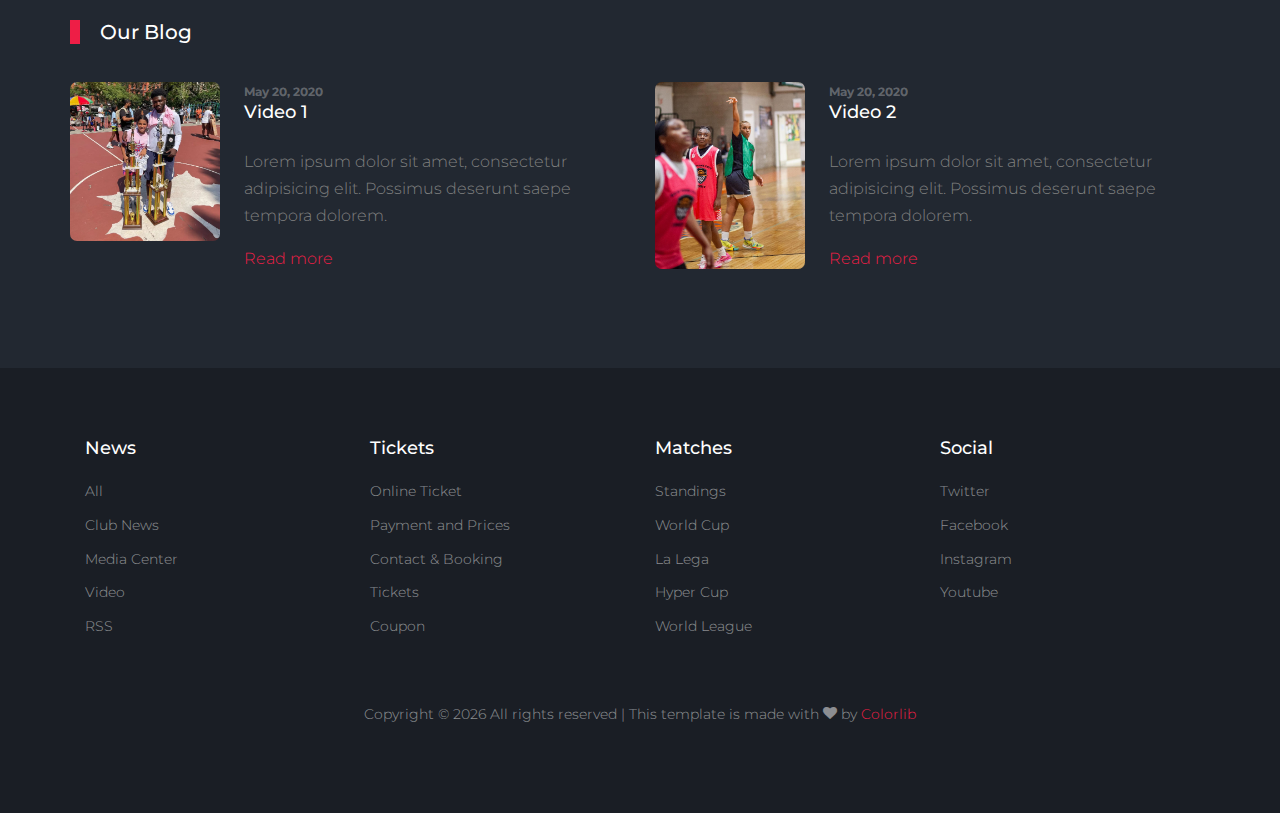
==== commit 7107eee8: "Small edits" ====
--- a/index.html
+++ b/index.html
@@ -57,9 +57,9 @@
             <nav class="site-navigation position-relative text-right" role="navigation">
               <ul class="site-menu main-menu js-clone-nav mr-auto d-none d-lg-block">
                 <li class="active"><a href="index.html" class="nav-link">Home</a></li>
-                <li><a href="matches.html" class="nav-link">Matches</a></li>
-                <li><a href="players.html" class="nav-link">Players</a></li>
-                <li><a href="blog.html" class="nav-link">Blog</a></li>
+                <li><a href="matches.html" class="nav-link">Games</a></li>
+                <li><a href="players.html" class="nav-link">Teams</a></li>
+                <li><a href="about.html" class="nav-link">About</a></li>
                 <li><a href="contact.html" class="nav-link">Contact</a></li>
               </ul>
             </nav>
